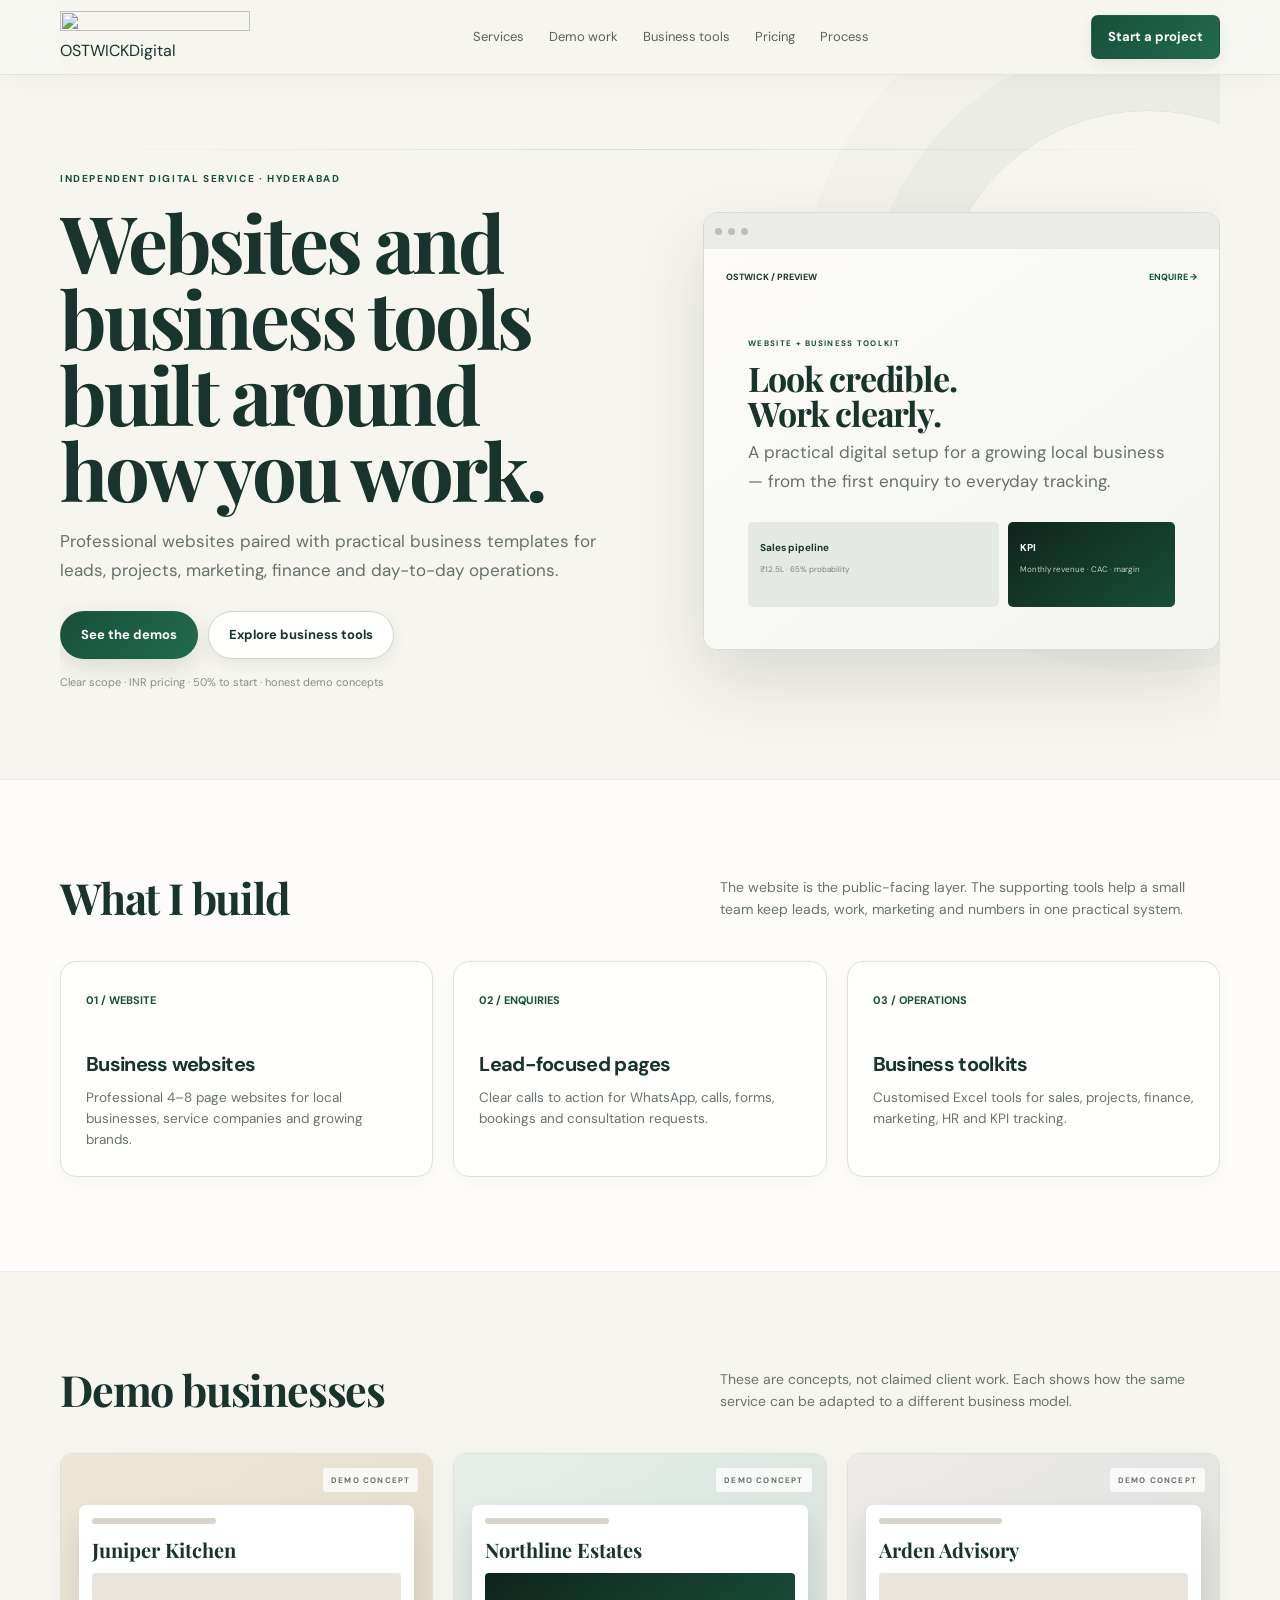
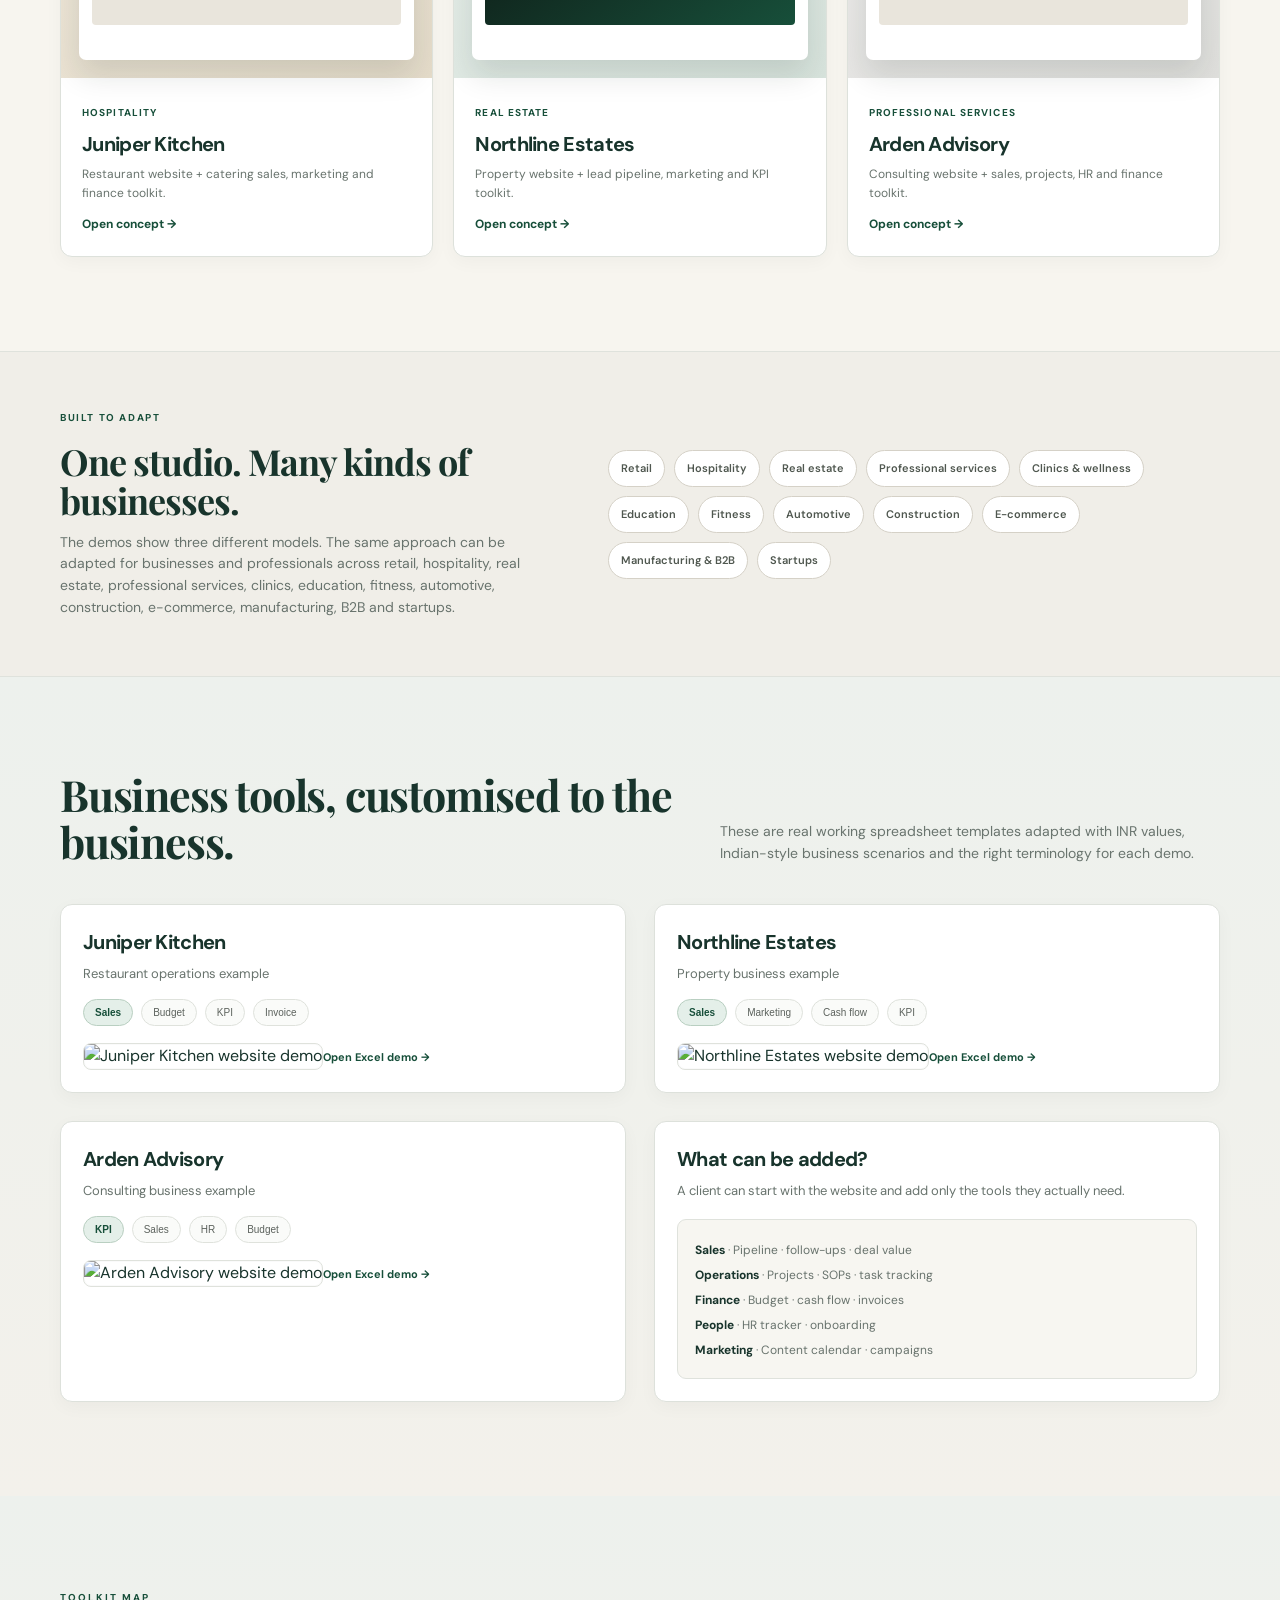
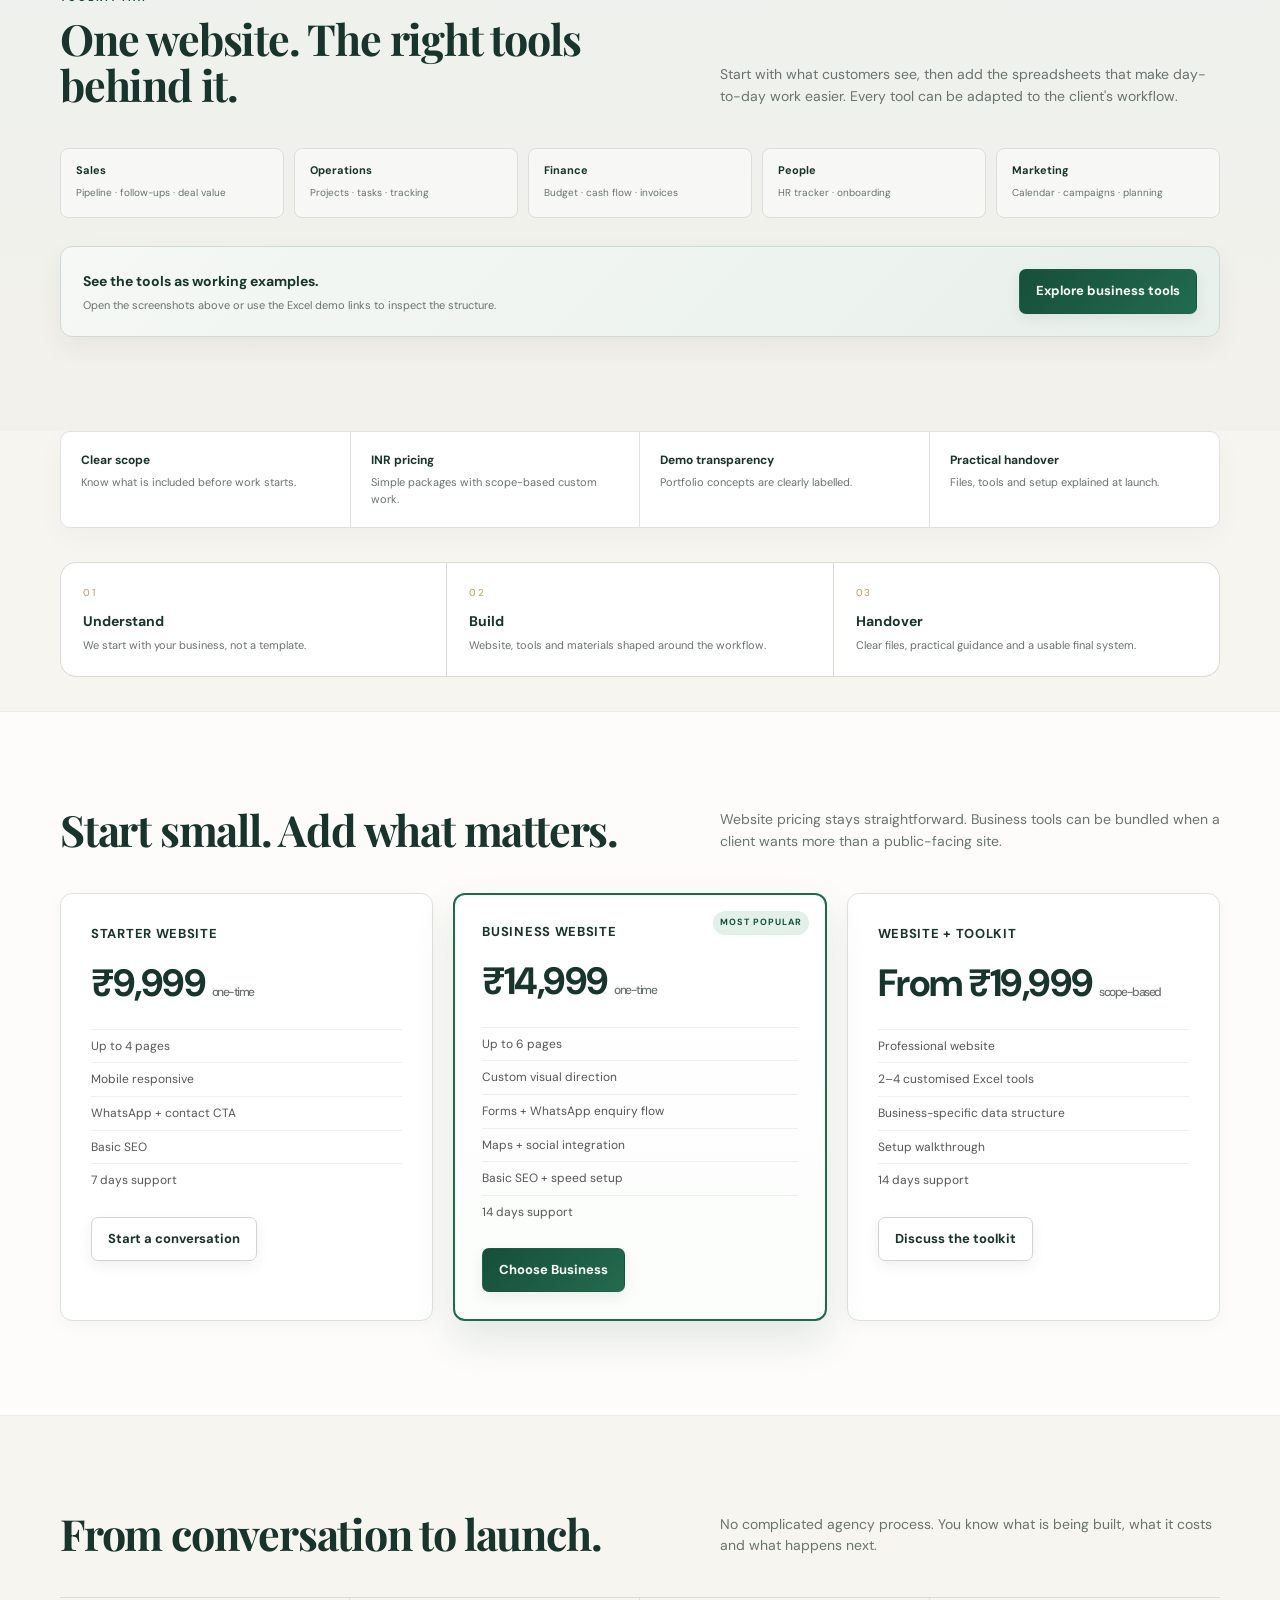
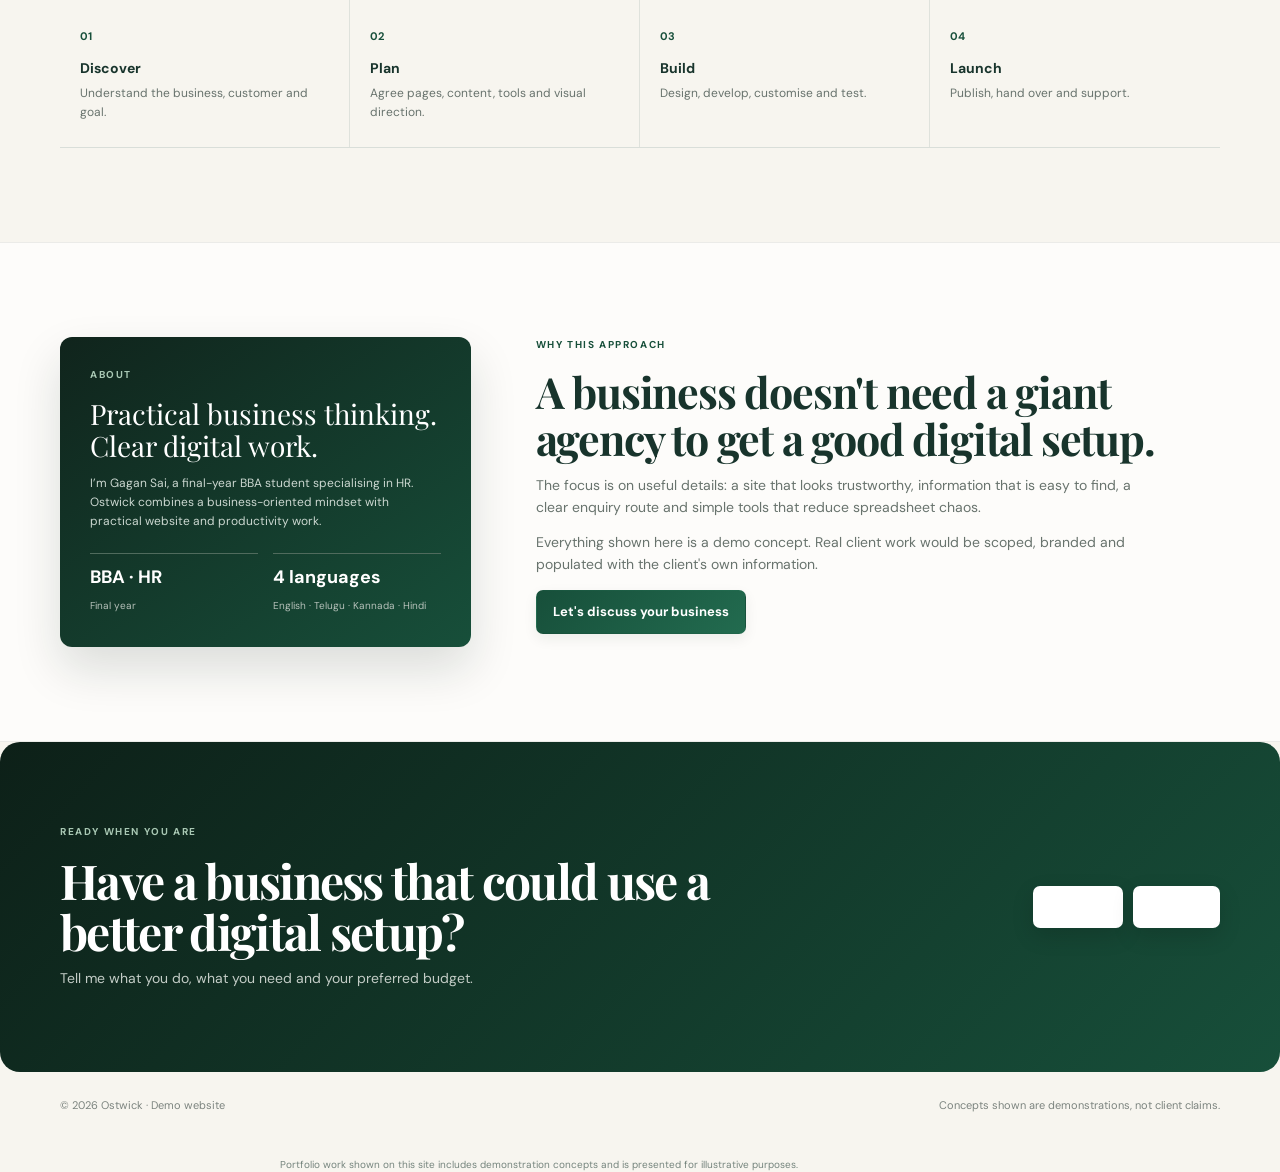
==== index.html @ d1b24ca3 "Update Ostwick website to 3.3" ====
<!DOCTYPE html>

<html lang="en">
<head>
<link href="assets/ostwick-mark.svg" rel="icon" type="image/svg+xml"/>
<meta charset="utf-8"/><meta content="width=device-width,initial-scale=1" name="viewport"/>
<title>Ostwick Digital — Websites, Business Tools &amp; Digital Systems</title>
<meta content="Ostwick Digital builds professional websites, business tools and practical digital systems around how businesses and professionals work." name="description"/>
<link href="https://fonts.googleapis.com" rel="preconnect"/><link crossorigin="" href="https://fonts.gstatic.com" rel="preconnect"/>
<link href="https://fonts.googleapis.com/css2?family=DM+Sans:wght@400;500;600;700&amp;family=Playfair+Display:wght@600;700&amp;display=swap" rel="stylesheet"/>
<style>
:root{--ink:#1d211e;--muted:#697069;--paper:#f5f3ee;--card:#fff;--line:#dedbd3;--green:#315c45;--pale:#e7eee9;--dark:#202b25;--gold:#a57a38;--serif:'Playfair Display',Georgia,serif;--sans:'DM Sans',Arial,sans-serif}
*{box-sizing:border-box}html{scroll-behavior:smooth}body{margin:0;background:var(--paper);color:var(--ink);font-family:var(--sans);line-height:1.55}a{text-decoration:none;color:inherit}.wrap{width:min(1160px,calc(100% - 40px));margin:auto}
.nav{height:76px;display:flex;align-items:center;justify-content:space-between;border-bottom:1px solid var(--line)}.brand{font-weight:700;font-size:20px;letter-spacing:-.4px}.brand span{color:var(--green)}.links{display:flex;gap:25px;font-size:13px;color:#555b55}.links a:hover{color:var(--green)}.navbtn,.btn{display:inline-flex;align-items:center;justify-content:center;border-radius:6px;padding:11px 16px;font-size:13px;font-weight:700;border:1px solid transparent}.navbtn,.btn.primary{background:var(--green);color:#fff}.btn.secondary{border-color:#bcb9b0;background:#fff}
.hero{padding:84px 0 74px;display:grid;grid-template-columns:1.05fr .95fr;gap:60px;align-items:center}.eyebrow{text-transform:uppercase;letter-spacing:1.8px;font-size:10px;font-weight:700;color:var(--green);margin-bottom:16px}.hero h1{font-family:var(--serif);font-size:clamp(46px,5.5vw,72px);line-height:1.02;letter-spacing:-2.6px;margin:0 0 20px}.hero p{font-size:17px;color:var(--muted);max-width:570px;margin:0 0 26px}.actions{display:flex;gap:10px;flex-wrap:wrap}.micro{margin-top:15px;font-size:11px;color:#858a84}
.browser{background:#fff;border:1px solid var(--line);border-radius:10px;overflow:hidden;box-shadow:0 22px 50px rgba(35,42,37,.10)}.bar{height:34px;background:#eeeae1;display:flex;align-items:center;padding:0 11px;gap:6px}.dot{width:7px;height:7px;border-radius:50%;background:#c5c0b5}.screen{padding:20px;background:#fbfaf7}.screen-nav{display:flex;justify-content:space-between;font-size:9px;font-weight:700}.screen-nav span:last-child{color:var(--green)}.screen-body{padding:38px 20px 18px}.screen-body small{color:var(--green);font-weight:700;text-transform:uppercase;letter-spacing:1.3px;font-size:8px}.screen-body h3{font-family:var(--serif);font-size:31px;line-height:1.03;margin:7px 0}.screen-body p{font-size:9px;color:#747971;max-width:280px}.screen-grid{display:grid;grid-template-columns:1.2fr .8fr;gap:9px;margin-top:24px}.screen-panel{height:85px;border-radius:5px;background:#e9e5db;padding:12px}.screen-panel.dark{background:var(--dark);color:#fff}.screen-panel b{font-size:10px}.screen-panel span{display:block;font-size:8px;color:#7a817b;margin-top:4px}.screen-panel.dark span{color:#c7d0ca}
.section{padding:84px 0}.section.alt{background:#fff}.section-head{display:flex;justify-content:space-between;gap:35px;align-items:end;margin-bottom:35px}.section h2{font-family:var(--serif);font-size:41px;line-height:1.08;letter-spacing:-1.2px;margin:0}.section-head p{max-width:500px;color:var(--muted);font-size:14px;margin:0}
.grid3{display:grid;grid-template-columns:repeat(3,1fr);gap:16px}.service{padding:26px;border:1px solid var(--line);background:#fff;border-radius:8px;min-height:205px}.service .num{font-size:11px;color:var(--green);font-weight:700}.service h3{margin:34px 0 8px;font-size:19px}.service p{margin:0;color:var(--muted);font-size:13px}
.portfolio{display:grid;grid-template-columns:repeat(3,1fr);gap:16px}.project{background:#fff;border:1px solid var(--line);border-radius:8px;overflow:hidden}.project-visual{height:210px;padding:18px;display:flex;align-items:end}.j{background:#e8e0d0}.n{background:#dfe7e1}.a{background:#e2e0dc}.mini-site{width:100%;height:155px;background:#fff;border-radius:5px;box-shadow:0 10px 25px rgba(0,0,0,.10);padding:13px}.mini-site .line{height:6px;width:40%;background:#d8d4ca;border-radius:3px;margin-bottom:10px}.mini-site h4{font-family:var(--serif);font-size:20px;margin:0 0 8px}.mini-site .block{height:52px;border-radius:4px;background:#e9e5dc}.mini-site .darkblock{height:52px;border-radius:4px;background:var(--dark)}.project-info{padding:19px}.project-info small{font-size:10px;text-transform:uppercase;letter-spacing:1.1px;color:var(--green);font-weight:700}.project-info h3{margin:6px 0 5px;font-size:20px}.project-info p{margin:0;color:var(--muted);font-size:12px}.view{display:inline-block;margin-top:12px;color:var(--green);font-size:12px;font-weight:700}
.tool-section{background:#f1eee7}.tools{display:grid;grid-template-columns:1fr 1fr;gap:28px}.tool-card{background:#fff;border:1px solid var(--line);border-radius:9px;padding:20px}.tool-card h3{margin:0 0 6px;font-size:20px}.tool-card p{font-size:13px;color:var(--muted);margin:0 0 15px}.tool-tabs{display:flex;gap:7px;flex-wrap:wrap;margin-bottom:13px}.tab{border:1px solid var(--line);padding:6px 9px;border-radius:4px;font-size:10px;color:#5c625d;cursor:pointer}.tab.active{background:var(--pale);border-color:#b8cabc;color:var(--green);font-weight:700}.toolshot{width:100%;height:220px;object-fit:cover;object-position:top;border:1px solid var(--line);border-radius:5px;background:#faf9f5}.download{font-size:11px;color:var(--green);font-weight:700;margin-top:10px;display:inline-block}
.pricing{display:grid;grid-template-columns:repeat(3,1fr);gap:16px}.price{padding:28px;border:1px solid var(--line);background:#fff;border-radius:8px}.price.featured{border:2px solid var(--green);padding:27px;position:relative}.tag{position:absolute;right:16px;top:16px;background:var(--pale);color:var(--green);font-size:9px;text-transform:uppercase;letter-spacing:1px;font-weight:700;padding:5px 7px;border-radius:3px}.price h3{margin:0;font-size:13px;letter-spacing:.7px}.amount{font-size:36px;font-weight:700;letter-spacing:-1.5px;margin:10px 0 16px}.amount small{font-size:12px;font-weight:500;color:var(--muted)}.price ul{padding:0;margin:0 0 20px;list-style:none;color:#555;font-size:12px}.price li{padding:7px 0;border-top:1px solid #eee}.addons{margin-top:18px;border:1px solid var(--line);background:#faf8f3;border-radius:7px;padding:17px}.addons b{font-size:12px}.addons span{font-size:12px;color:var(--muted)}
.steps{display:grid;grid-template-columns:repeat(4,1fr);border-top:1px solid var(--line);border-bottom:1px solid var(--line)}.step{padding:25px 20px;border-right:1px solid var(--line)}.step:last-child{border-right:0}.step .num{font-size:11px;color:var(--green);font-weight:700}.step strong{display:block;font-size:14px;margin:10px 0 5px}.step p{font-size:12px;color:var(--muted);margin:0}
.about{display:grid;grid-template-columns:.75fr 1.25fr;gap:65px}.about-card{background:var(--dark);color:#fff;border-radius:9px;padding:30px}.about-card .big{font-family:var(--serif);font-size:28px;line-height:1.15}.about-card p{color:#c6d0c8;font-size:12px}.facts{display:grid;grid-template-columns:1fr 1fr;gap:15px;margin-top:23px}.fact{border-top:1px solid #526057;padding-top:10px}.fact b{display:block;font-size:18px}.fact span{font-size:10px;color:#b6c1ba}.about-copy p{color:var(--muted);max-width:620px;font-size:14px}
.contact{padding:70px 0;background:var(--dark);color:#fff}.contact-inner{display:flex;justify-content:space-between;gap:35px;align-items:center}.contact h2{font-family:var(--serif);font-size:45px;line-height:1.05;margin:0 0 12px;max-width:670px}.contact p{color:#c4cdc7;font-size:14px;margin:0}.contact .btn.secondary{background:#fff;border:0}.footer{padding:22px 0;color:#777d77;font-size:11px;display:flex;justify-content:space-between}
.modal{position:fixed;inset:0;background:rgba(14,21,17,.72);display:none;align-items:center;justify-content:center;padding:20px;z-index:10}.modal.open{display:flex}.modalbox{width:min(980px,100%);max-height:90vh;overflow:auto;background:#fff;border-radius:9px}.modalhead{padding:16px 19px;border-bottom:1px solid var(--line);display:flex;justify-content:space-between;align-items:center}.close{border:0;background:#eee;border-radius:50%;width:30px;height:30px;cursor:pointer}.demo{padding:26px}.demo h2{font-family:var(--serif);font-size:40px;line-height:1.05;margin:5px 0 9px}.demo p{color:var(--muted);font-size:13px}.demo-image{width:100%;height:280px;object-fit:cover;border:1px solid var(--line);border-radius:6px;margin-top:18px}.demo-grid{display:grid;grid-template-columns:1fr 1fr;gap:18px;margin-top:20px}.demo-grid>div{border-top:1px solid var(--line);padding-top:13px}.demo-grid b{font-size:12px}.demo-grid span{display:block;color:var(--muted);font-size:12px;margin-top:5px}
@media(max-width:850px){.links{display:none}.hero,.about,.tools{grid-template-columns:1fr}.hero{padding-top:55px}.grid3,.portfolio,.pricing{grid-template-columns:1fr}.steps{grid-template-columns:1fr 1fr}.step:nth-child(2){border-right:0}.step:nth-child(-n+2){border-bottom:1px solid var(--line)}.contact-inner{display:block}.contact .actions{margin-top:23px}.section-head{display:block}.section-head p{margin-top:13px}.footer{display:block}.footer div+div{margin-top:5px}}

/* Ostwick brand application */
:root{--accent:#315c45;--accent2:#6f8f7a;--shadow:0 18px 50px rgba(31,43,37,.10)}
body{background:linear-gradient(180deg,#f7f5f0 0%,#f3f1eb 100%)}
header{position:sticky;top:0;z-index:9;background:rgba(247,245,240,.92);backdrop-filter:blur(14px)}
.nav{height:72px}.brand{font-size:21px}.brand:after{content:' / BUSINESS DIGITAL';font-size:8px;letter-spacing:1.2px;color:#8a8f89;margin-left:8px;font-weight:600}
.navbtn,.btn{transition:transform .18s ease,box-shadow .18s ease,background .18s ease}.navbtn:hover,.btn:hover{transform:translateY(-2px);box-shadow:0 10px 22px rgba(49,92,69,.16)}
.hero{padding-top:76px}.hero-copy{position:relative}.hero h1 em{font-style:normal;color:var(--green)}
.hero-note{display:flex;gap:10px;align-items:center;margin-top:20px;font-size:11px;color:#687069}.hero-note i{width:7px;height:7px;background:var(--green);border-radius:50%;display:inline-block}
.browser{box-shadow:var(--shadow);transform:translateY(0);transition:transform .3s ease}.browser:hover{transform:translateY(-5px)}
.trust-strip{padding:18px 0;border-top:1px solid var(--line);border-bottom:1px solid var(--line);background:#fff}.trust-grid{display:grid;grid-template-columns:repeat(4,1fr);gap:1px}.trust-item{padding:5px 20px;border-right:1px solid var(--line)}.trust-item:last-child{border-right:0}.trust-item b{display:block;font-size:12px}.trust-item span{font-size:10px;color:var(--muted)}
.section{position:relative}.service,.project,.tool-card,.price{transition:transform .22s ease,box-shadow .22s ease}.service:hover,.project:hover,.tool-card:hover,.price:hover{transform:translateY(-4px);box-shadow:0 16px 36px rgba(31,43,37,.08)}
.project-visual{position:relative}.project-visual:after{content:'DEMO CONCEPT';position:absolute;top:14px;right:14px;font-size:8px;letter-spacing:1.2px;font-weight:700;color:#667067;background:rgba(255,255,255,.78);padding:6px 8px;border-radius:3px}
.tool-section{background:linear-gradient(180deg,#eeeae2,#f3f1eb)}.tool-card{box-shadow:0 8px 24px rgba(31,43,37,.04)}
.toolshot{height:250px;object-fit:contain;background:#fff;cursor:zoom-in;transition:transform .2s ease,box-shadow .2s ease}.toolshot:hover{box-shadow:0 10px 28px rgba(31,43,37,.10)}.tool-meta{display:flex;justify-content:space-between;align-items:center;margin-top:10px;font-size:10px;color:#747b75}.tool-meta strong{color:var(--green)}
.tool-index{display:grid;grid-template-columns:repeat(5,1fr);gap:10px;margin-top:30px}.tool-index div{background:#fff;border:1px solid var(--line);border-radius:7px;padding:13px}.tool-index b{display:block;font-size:11px}.tool-index span{font-size:10px;color:var(--muted)}
.section-kicker{font-size:10px;letter-spacing:1.5px;text-transform:uppercase;color:var(--green);font-weight:700;margin-bottom:9px}
.cta-panel{margin-top:28px;padding:22px;border:1px solid #cfd8d1;background:linear-gradient(135deg,#edf3ee,#fff);border-radius:9px;display:flex;justify-content:space-between;align-items:center;gap:20px}.cta-panel b{font-size:14px}.cta-panel span{display:block;font-size:11px;color:var(--muted);margin-top:4px}
.reveal{opacity:0;transform:translateY(18px);transition:opacity .55s ease,transform .55s ease}.reveal.in{opacity:1;transform:none}
.mobile-menu{display:none}
@media(max-width:850px){header{position:sticky}.brand:after{display:none}.trust-grid{grid-template-columns:1fr 1fr}.trust-item:nth-child(2){border-right:0}.trust-item:nth-child(-n+2){border-bottom:1px solid var(--line);padding-bottom:10px}.trust-item:nth-child(n+3){padding-top:10px}.tool-index{grid-template-columns:1fr 1fr}.cta-panel{display:block}.cta-panel .btn{margin-top:14px}.toolshot{height:210px}}
</style>
<style>
/* 2.2 visual refinement — content intentionally preserved */
:root{
 --ink:#18211d;--muted:#68736d;--paper:#f6f4ef;--card:#ffffff;--line:#dfe2dc;
 --green:#174f3a;--pale:#e8f0eb;--dark:#10241c;--gold:#b28a4b;
 --accent:#1f6a4d;--accent2:#6d9882;--shadow:0 18px 45px rgba(16,36,28,.09)
}
body{background:radial-gradient(circle at 12% 8%,rgba(31,106,77,.055),transparent 26%),linear-gradient(180deg,#f8f7f3 0%,#f2f0ea 100%);color:var(--ink)}
header{background:rgba(248,247,243,.88);border-bottom:1px solid rgba(223,226,220,.8);box-shadow:0 4px 24px rgba(16,36,28,.035)}
.nav{height:74px;border-bottom:0}.brand{font-size:21px;letter-spacing:-.55px}.brand span{color:var(--green)}
.brand:after{color:#7d877f;opacity:.9}.links{color:#59635d}.links a{position:relative}.links a:after{content:"";position:absolute;left:0;right:0;bottom:-7px;height:1px;background:var(--green);transform:scaleX(0);transform-origin:left;transition:transform .2s}.links a:hover:after{transform:scaleX(1)}
.navbtn,.btn{border-radius:7px;box-shadow:0 5px 14px rgba(16,36,28,.07);transition:transform .18s ease,box-shadow .18s ease,background .18s ease}.navbtn:hover,.btn:hover{transform:translateY(-2px);box-shadow:0 10px 22px rgba(16,36,28,.12)}.btn.primary,.navbtn{background:linear-gradient(135deg,#174f3a,#226b4f)}.btn.secondary{background:rgba(255,255,255,.9);border-color:#cfd4ce}
.hero{padding:96px 0 88px;gap:72px}.eyebrow,.section-kicker{color:var(--green);letter-spacing:2px}.hero h1{font-size:clamp(48px,5.7vw,76px);letter-spacing:-3.2px}.hero p{font-size:17.5px;color:#66716b}.micro{color:#858e88}
.hero:before{content:"";position:absolute;left:0;right:0;top:74px;height:1px;background:linear-gradient(90deg,transparent,rgba(31,106,77,.15),transparent);pointer-events:none}.browser{border-radius:14px;box-shadow:0 30px 70px rgba(16,36,28,.13);border-color:#d7dbd5}.bar{height:36px;background:#ebece7}.dot{background:#b8c0ba}.screen{background:linear-gradient(145deg,#fcfbf8,#f4f5f0);padding:22px}.screen-body{padding:44px 22px 20px}.screen-body h3{font-size:34px}.screen-panel{background:#e4e9e4}.screen-panel.dark{background:linear-gradient(145deg,#10241c,#174f3a)}
.section{padding:94px 0}.section.alt{background:rgba(255,255,255,.72);border-top:1px solid rgba(223,226,220,.6);border-bottom:1px solid rgba(223,226,220,.6)}.section-head{margin-bottom:40px}.section h2{font-size:43px}.section-head p{color:#69746e}
.grid3,.portfolio,.pricing{gap:20px}.service,.project,.tool-card,.price{border-color:#dde1db;border-radius:12px;box-shadow:0 5px 18px rgba(16,36,28,.035);transition:transform .2s ease,box-shadow .2s ease,border-color .2s ease}.service:hover,.project:hover,.tool-card:hover,.price:hover{transform:translateY(-4px);box-shadow:var(--shadow);border-color:#cbd4ce}.service{padding:28px;min-height:215px}.service .num{color:var(--green)}.service h3{font-size:20px;margin-top:38px}.service p{font-size:13.5px}
.portfolio .project-visual{height:224px}.project-visual.j{background:linear-gradient(145deg,#eee7d9,#e4dbc9)}.project-visual.n{background:linear-gradient(145deg,#e6eee9,#d7e3dc)}.project-visual.a{background:linear-gradient(145deg,#ecebea,#dfdfdc)}.mini-site{border-radius:7px;box-shadow:0 15px 30px rgba(16,36,28,.12)}.mini-site .darkblock{background:linear-gradient(145deg,#10241c,#174f3a)}.project-info{padding:21px}.project-info small,.view{color:var(--green)}
.tool-section{background:linear-gradient(180deg,#edf1ed,#f3f1eb)}.tool-card{padding:22px}.tool-tabs{gap:8px}.tab{border-radius:999px;padding:7px 11px;background:#fafbf9;transition:.18s}.tab:hover{border-color:#b7c6bd;color:var(--green)}.tab.active{background:#e4efe9;border-color:#b9cfc1;color:#174f3a}.toolshot{height:235px;border-radius:8px;box-shadow:inset 0 0 0 1px rgba(16,36,28,.02)}.download{color:var(--green)}.addons{background:#f7f6f1;border-radius:9px}
.tool-index>div{border-color:#d9dfda!important;background:rgba(255,255,255,.45);border-radius:8px;padding:13px 15px;transition:.18s}.tool-index>div:hover{background:#fff;transform:translateY(-2px);box-shadow:0 8px 20px rgba(16,36,28,.06)}
.cta-panel{border:1px solid #cfdad3!important;background:linear-gradient(135deg,#f5f8f5,#e8f0eb)!important;border-radius:12px!important;box-shadow:0 12px 28px rgba(16,36,28,.05)}
.price{padding:30px}.price.featured{border:2px solid #1f6a4d;box-shadow:0 18px 42px rgba(23,79,58,.12);background:linear-gradient(180deg,#fff,#fbfdfb)}.tag{background:#e3efe9;color:#174f3a;border-radius:999px}.amount{font-size:38px}.price li{border-top-color:#edf0ec}
.steps{border-color:#d9ded9}.step{transition:background .18s}.step:hover{background:rgba(232,240,235,.5)}.step .num{color:var(--green)}
.about-card{background:linear-gradient(145deg,#10241c,#174f3a);border-radius:12px;box-shadow:0 22px 48px rgba(16,36,28,.14)}.about-card p{color:#cbd7d0}.fact{border-top-color:#506b5d}.about-copy p{color:#68736d}
.contact{background:linear-gradient(135deg,#0d2018,#174f3a);padding:82px 0}.contact h2{font-size:48px}.contact .btn.secondary{box-shadow:0 8px 22px rgba(0,0,0,.14)}
.footer{color:#7c847f;padding:25px 0}.modal{background:rgba(8,20,15,.78);backdrop-filter:blur(4px)}.modalbox{border-radius:13px;box-shadow:0 30px 80px rgba(0,0,0,.25)}.modalhead{background:#fbfbf9}.close{transition:.18s}.close:hover{transform:rotate(90deg);background:#e4e9e5}
.reveal{opacity:0;transform:translateY(18px);transition:opacity .65s ease,transform .65s ease}.reveal.in{opacity:1;transform:none}
::selection{background:#cfe1d8;color:#10241c}
@media(max-width:850px){.hero{padding:66px 0 60px;gap:38px}.hero h1{letter-spacing:-2.2px}.section{padding:72px 0}.section h2{font-size:36px}.contact h2{font-size:39px}.portfolio .project-visual{height:205px}.toolshot{height:210px}.navbtn{padding:10px 13px}}
@media(max-width:520px){.wrap{width:min(100% - 28px,1160px)}.hero h1{font-size:46px}.actions .btn,.actions .navbtn{width:100%}.section h2{font-size:32px}.contact h2{font-size:34px}.facts{gap:10px}.price{padding:24px}.modal{padding:10px}.demo{padding:20px}.demo h2{font-size:32px}}
@media(prefers-reduced-motion:reduce){*,*:before,*:after{scroll-behavior:auto!important;transition:none!important}.reveal{opacity:1;transform:none}}
</style>
<meta content="#21483c" name="theme-color"/><style>
/* Ostwick 2.1 refinement pass */
.ostwick-brand{min-width:190px}
.ostwick-brand-mark img{width:100%;height:100%;display:block}
.fit-strip{padding:58px 0;border-top:1px solid var(--line);border-bottom:1px solid var(--line);background:#f0eee8}
.fit-strip .wrap{display:grid;grid-template-columns:.9fr 1.1fr;gap:48px;align-items:center}
.fit-intro h2{font-family:var(--serif);font-size:36px;line-height:1.08;letter-spacing:-1px;margin:0 0 12px}
.fit-intro p{color:var(--muted);font-size:14px;margin:0;max-width:560px}
.fit-list{display:flex;flex-wrap:wrap;gap:9px}
.fit-list span{border:1px solid #d5d1c7;background:#fff;padding:9px 12px;border-radius:999px;font-size:11px;font-weight:600;color:#4f574f}
.trustbar{width:min(1160px,calc(100% - 40px));margin:0 auto 0;display:grid;grid-template-columns:repeat(4,1fr);border:1px solid var(--line);background:#fff;border-radius:10px;overflow:hidden}
.trustbar div{padding:19px 20px;border-right:1px solid var(--line)}
.trustbar div:last-child{border-right:0}
.trustbar b{display:block;font-size:12px;margin-bottom:4px}
.trustbar span{display:block;font-size:11px;color:var(--muted)}
.btn,.navbtn,.service,.portfolio-card,.price-card{transition:transform .2s ease,box-shadow .2s ease,border-color .2s ease}
.btn:hover,.navbtn:hover{transform:translateY(-1px)}
.service:hover,.portfolio-card:hover,.price-card:hover{transform:translateY(-3px);box-shadow:0 14px 32px rgba(35,42,37,.07);border-color:#c6c1b5}
.close{cursor:pointer}
@media (max-width:900px){
  .links{gap:14px}
  .navbtn{padding:10px 12px}
  .fit-strip .wrap{grid-template-columns:1fr}
  .trustbar{grid-template-columns:repeat(2,1fr)}
  .trustbar div:nth-child(2){border-right:0}
  .trustbar div:nth-child(-n+2){border-bottom:1px solid var(--line)}
}
@media (max-width:700px){
  .nav{height:auto;min-height:72px;flex-wrap:wrap;gap:10px;padding:12px 0}
  .links{order:3;width:100%;overflow-x:auto;padding-bottom:3px;justify-content:flex-start}
  .links a{white-space:nowrap}
  .navbtn{margin-left:auto}
  .ostwick-brand{min-width:auto}
}
@media (max-width:520px){
  .wrap{width:min(100% - 28px,1160px)}
  .trustbar{width:calc(100% - 28px);grid-template-columns:1fr}
  .trustbar div{border-right:0;border-bottom:1px solid var(--line)}
  .trustbar div:last-child{border-bottom:0}
  .fit-strip{padding:46px 0}
}
</style><style>
/* OSTWICK 3.0 — premium client-acquisition pass */
html{scroll-behavior:smooth}
body{background:#f7f5ef;color:#18342c}
::selection{background:#dfe7df;color:#17352d}
.nav{backdrop-filter:blur(14px);background:rgba(247,245,239,.9)!important}
.hero{position:relative;overflow:hidden}
.hero:after{content:"";position:absolute;right:-12%;top:5%;width:420px;height:420px;border:1px solid rgba(33,72,60,.10);border-radius:50%;box-shadow:0 0 0 70px rgba(33,72,60,.025),0 0 0 140px rgba(33,72,60,.018);pointer-events:none}
.hero>*{position:relative;z-index:1}
.eyebrow{letter-spacing:.16em!important}
h1,h2,h3{letter-spacing:-.035em}
.hero h1{font-size:clamp(46px,6.2vw,82px);line-height:.96;max-width:860px}
.hero p{max-width:650px;font-size:17px;line-height:1.7}
.hero .btn{border-radius:999px;padding:13px 20px}
.hero .btn.primary{box-shadow:0 8px 24px rgba(33,72,60,.14)}
section{scroll-margin-top:92px}
.portfolio-card,.price-card,.service{border-radius:16px!important;background:rgba(255,255,255,.72)!important}
.portfolio-card{overflow:hidden}
.portfolio-card img{transition:transform .45s cubic-bezier(.2,.7,.2,1)}
.portfolio-card:hover img{transform:scale(1.025)}
.portfolio-card:hover{box-shadow:0 18px 45px rgba(26,45,38,.10)!important}
.service{padding:25px!important}
.price-card{padding:30px!important}
.price-card.featured{box-shadow:0 18px 50px rgba(33,72,60,.13)!important}
.price-card .price{letter-spacing:-.04em}
.trustbar{box-shadow:0 8px 28px rgba(28,40,35,.035)}
.fit-list span{transition:background .18s ease,transform .18s ease}
.fit-list span:hover{background:#e8eee8;transform:translateY(-1px)}
.cta,.contact{border-radius:20px}
a:focus-visible,button:focus-visible{outline:2px solid #b79a5b;outline-offset:4px}
@media(max-width:700px){
 .hero:after{width:260px;height:260px;right:-25%;top:18%}
 .hero h1{font-size:48px}
 .hero p{font-size:15px}
}
</style><style>
.micro-proof{display:grid;grid-template-columns:repeat(3,1fr);gap:1px;background:#dcd9d0;border:1px solid #dcd9d0;border-radius:16px;overflow:hidden;margin-top:34px;margin-bottom:34px}
.micro-proof div{background:#fff;padding:22px}
.micro-proof span{display:block;font-size:10px;letter-spacing:.15em;color:#b79a5b;margin-bottom:10px}
.micro-proof b{display:block;font-size:14px;margin-bottom:5px}
.micro-proof small{display:block;color:#6a716c;font-size:11px;line-height:1.55}
@media(max-width:700px){.micro-proof{grid-template-columns:1fr}}
</style><style>.footer-note{max-width:720px;margin:18px auto 0;font-size:10px;line-height:1.5;opacity:.58}</style></head>
<body>
<header><div class="wrap nav"><a aria-label="Ostwick Digital" class="ostwick-brand" href="#top"><span class="ostwick-brand-mark"><img alt="" aria-hidden="true" src="assets/ostwick-mark.svg"/></span><span><span class="ostwick-brand-name">OSTWICK</span><span class="ostwick-brand-sub">Digital</span></span></a><nav class="links"><a href="#services">Services</a><a href="#work">Demo work</a><a href="#tools">Business tools</a><a href="#pricing">Pricing</a><a href="#process">Process</a></nav><a class="navbtn" href="#contact">Start a project</a></div></header>
<main id="top">
<section class="wrap hero">
<div><div class="eyebrow">Independent digital service · Hyderabad</div>
<h1>Websites and business tools built around how you work.</h1>
<p>Professional websites paired with practical business templates for leads, projects, marketing, finance and day-to-day operations.</p>
<div class="actions"><a class="btn primary" href="#work">See the demos</a><a class="btn secondary" href="#tools">Explore business tools</a></div>
<div class="micro">Clear scope · INR pricing · 50% to start · honest demo concepts</div></div>
<div class="browser"><div class="bar"><i class="dot"></i><i class="dot"></i><i class="dot"></i></div><div class="screen"><div class="screen-nav"><span>OSTWICK / PREVIEW</span><span>ENQUIRE →</span></div><div class="screen-body"><small>Website + business toolkit</small><h3>Look credible.<br/>Work clearly.</h3><p>A practical digital setup for a growing local business — from the first enquiry to everyday tracking.</p><div class="screen-grid"><div class="screen-panel"><b>Sales pipeline</b><span>₹12.5L · 65% probability</span></div><div class="screen-panel dark"><b>KPI</b><span>Monthly revenue · CAC · margin</span></div></div></div></div></div>
</section>
<section class="section alt reveal" id="services"><div class="wrap"><div class="section-head"><h2>What I build</h2><p>The website is the public-facing layer. The supporting tools help a small team keep leads, work, marketing and numbers in one practical system.</p></div><div class="grid3">
<article class="service"><span class="num">01 / WEBSITE</span><h3>Business websites</h3><p>Professional 4–8 page websites for local businesses, service companies and growing brands.</p></article>
<article class="service"><span class="num">02 / ENQUIRIES</span><h3>Lead-focused pages</h3><p>Clear calls to action for WhatsApp, calls, forms, bookings and consultation requests.</p></article>
<article class="service"><span class="num">03 / OPERATIONS</span><h3>Business toolkits</h3><p>Customised Excel tools for sales, projects, finance, marketing, HR and KPI tracking.</p></article>
</div></div></section>
<section class="section reveal" id="work"><div class="wrap"><div class="section-head"><h2>Demo businesses</h2><p>These are concepts, not claimed client work. Each shows how the same service can be adapted to a different business model.</p></div><div class="portfolio">
<article class="project"><div class="project-visual j"><div class="mini-site"><div class="line"></div><h4>Juniper Kitchen</h4><div class="block"></div></div></div><div class="project-info"><small>Hospitality</small><h3>Juniper Kitchen</h3><p>Restaurant website + catering sales, marketing and finance toolkit.</p><a class="view" href="#" onclick="openDemo('juniper');return false">Open concept →</a></div></article>
<article class="project"><div class="project-visual n"><div class="mini-site"><div class="line"></div><h4>Northline Estates</h4><div class="darkblock"></div></div></div><div class="project-info"><small>Real estate</small><h3>Northline Estates</h3><p>Property website + lead pipeline, marketing and KPI toolkit.</p><a class="view" href="#" onclick="openDemo('northline');return false">Open concept →</a></div></article>
<article class="project"><div class="project-visual a"><div class="mini-site"><div class="line"></div><h4>Arden Advisory</h4><div class="block"></div></div></div><div class="project-info"><small>Professional services</small><h3>Arden Advisory</h3><p>Consulting website + sales, projects, HR and finance toolkit.</p><a class="view" href="#" onclick="openDemo('arden');return false">Open concept →</a></div></article>
</div></div></section>
<section class="fit-strip reveal">
<div class="wrap">
<div class="fit-intro">
<div class="eyebrow">Built to adapt</div>
<h2>One studio. Many kinds of businesses.</h2>
<p>The demos show three different models. The same approach can be adapted for businesses and professionals across retail, hospitality, real estate, professional services, clinics, education, fitness, automotive, construction, e-commerce, manufacturing, B2B and startups.</p>
</div>
<div aria-label="Business categories" class="fit-list">
<span>Retail</span><span>Hospitality</span><span>Real estate</span><span>Professional services</span>
<span>Clinics &amp; wellness</span><span>Education</span><span>Fitness</span><span>Automotive</span>
<span>Construction</span><span>E-commerce</span><span>Manufacturing &amp; B2B</span><span>Startups</span>
</div>
</div>
</section>
<section class="section tool-section reveal" id="tools"><div class="wrap"><div class="section-head"><h2>Business tools, customised to the business.</h2><p>These are real working spreadsheet templates adapted with INR values, Indian-style business scenarios and the right terminology for each demo.</p></div><div class="tools">
<div class="tool-card"><h3>Juniper Kitchen</h3><p>Restaurant operations example</p><div class="tool-tabs" data-group="juniper"><button class="tab active" onclick="pick(this,'juniper','Sales_Pipeline_Juniper_Kitchen.png')">Sales</button><button class="tab" onclick="pick(this,'juniper','Financial_Budget_Juniper_Kitchen.png')">Budget</button><button class="tab" onclick="pick(this,'juniper','KPI_Dashboard_Juniper_Kitchen.png')">KPI</button><button class="tab" onclick="pick(this,'juniper','Invoice_Juniper_Kitchen.png')">Invoice</button></div><img alt="Juniper Kitchen website demo" class="toolshot" id="juniper-shot" src="assets/01_Juniper_Kitchen/Sales_Pipeline_Juniper_Kitchen.png"/><a class="download" href="assets/01_Juniper_Kitchen/Sales_Pipeline_Juniper_Kitchen.xlsx">Open Excel demo →</a></div>
<div class="tool-card"><h3>Northline Estates</h3><p>Property business example</p><div class="tool-tabs" data-group="northline"><button class="tab active" onclick="pick(this,'northline','Sales_Pipeline_Northline_Estates.png')">Sales</button><button class="tab" onclick="pick(this,'northline','Marketing_Calendar_Northline_Estates.png')">Marketing</button><button class="tab" onclick="pick(this,'northline','Cash_Flow_Dashboard_Northline_Estates.png')">Cash flow</button><button class="tab" onclick="pick(this,'northline','KPI_Dashboard_Northline_Estates.png')">KPI</button></div><img alt="Northline Estates website demo" class="toolshot" id="northline-shot" src="assets/02_Northline_Estates/Sales_Pipeline_Northline_Estates.png"/><a class="download" href="assets/02_Northline_Estates/Sales_Pipeline_Northline_Estates.xlsx">Open Excel demo →</a></div>
<div class="tool-card"><h3>Arden Advisory</h3><p>Consulting business example</p><div class="tool-tabs" data-group="arden"><button class="tab active" onclick="pick(this,'arden','KPI_Dashboard_Arden_Advisory.png')">KPI</button><button class="tab" onclick="pick(this,'arden','Sales_Pipeline_Arden_Advisory.png')">Sales</button><button class="tab" onclick="pick(this,'arden','HR_Tracker_Arden_Advisory.png')">HR</button><button class="tab" onclick="pick(this,'arden','Financial_Budget_Arden_Advisory.png')">Budget</button></div><img alt="Arden Advisory website demo" class="toolshot" id="arden-shot" src="assets/03_Arden_Advisory/KPI_Dashboard_Arden_Advisory.png"/><a class="download" href="assets/03_Arden_Advisory/KPI_Dashboard_Arden_Advisory.xlsx">Open Excel demo →</a></div>
<div class="tool-card"><h3>What can be added?</h3><p>A client can start with the website and add only the tools they actually need.</p><div class="addons"><b>Sales</b><span> · Pipeline · follow-ups · deal value</span><br/><b>Operations</b><span> · Projects · SOPs · task tracking</span><br/><b>Finance</b><span> · Budget · cash flow · invoices</span><br/><b>People</b><span> · HR tracker · onboarding</span><br/><b>Marketing</b><span> · Content calendar · campaigns</span></div></div>
</div></div></section>
<section class="section tool-section reveal"><div class="wrap"><div class="section-head"><div><div class="section-kicker">Toolkit map</div><h2>One website. The right tools behind it.</h2></div><p>Start with what customers see, then add the spreadsheets that make day-to-day work easier. Every tool can be adapted to the client's workflow.</p></div><div class="tool-index"><div><b>Sales</b><span>Pipeline · follow-ups · deal value</span></div><div><b>Operations</b><span>Projects · tasks · tracking</span></div><div><b>Finance</b><span>Budget · cash flow · invoices</span></div><div><b>People</b><span>HR tracker · onboarding</span></div><div><b>Marketing</b><span>Calendar · campaigns · planning</span></div></div><div class="cta-panel"><div><b>See the tools as working examples.</b><span>Open the screenshots above or use the Excel demo links to inspect the structure.</span></div><a class="btn primary" href="#tools">Explore business tools</a></div></div></section>
<div class="trustbar">
<div><b>Clear scope</b><span>Know what is included before work starts.</span></div>
<div><b>INR pricing</b><span>Simple packages with scope-based custom work.</span></div>
<div><b>Demo transparency</b><span>Portfolio concepts are clearly labelled.</span></div>
<div><b>Practical handover</b><span>Files, tools and setup explained at launch.</span></div>
</div>
<div aria-label="Ostwick service principles" class="micro-proof wrap">
<div><span>01</span><b>Understand</b><small>We start with your business, not a template.</small></div>
<div><span>02</span><b>Build</b><small>Website, tools and materials shaped around the workflow.</small></div>
<div><span>03</span><b>Handover</b><small>Clear files, practical guidance and a usable final system.</small></div>
</div>
<section class="section alt reveal" id="pricing"><div class="wrap"><div class="section-head"><h2>Start small. Add what matters.</h2><p>Website pricing stays straightforward. Business tools can be bundled when a client wants more than a public-facing site.</p></div><div class="pricing">
<article class="price"><h3>STARTER WEBSITE</h3><div class="amount">₹9,999 <small>one-time</small></div><ul><li>Up to 4 pages</li><li>Mobile responsive</li><li>WhatsApp + contact CTA</li><li>Basic SEO</li><li>7 days support</li></ul><a class="btn secondary" href="#contact">Start a conversation</a></article>
<article class="price featured"><span class="tag">Most popular</span><h3>BUSINESS WEBSITE</h3><div class="amount">₹14,999 <small>one-time</small></div><ul><li>Up to 6 pages</li><li>Custom visual direction</li><li>Forms + WhatsApp enquiry flow</li><li>Maps + social integration</li><li>Basic SEO + speed setup</li><li>14 days support</li></ul><a class="btn primary" href="#contact">Choose Business</a></article>
<article class="price"><h3>WEBSITE + TOOLKIT</h3><div class="amount">From ₹19,999 <small>scope-based</small></div><ul><li>Professional website</li><li>2–4 customised Excel tools</li><li>Business-specific data structure</li><li>Setup walkthrough</li><li>14 days support</li></ul><a class="btn secondary" href="#contact">Discuss the toolkit</a></article>
</div></div></section>
<section class="section reveal" id="process"><div class="wrap"><div class="section-head"><h2>From conversation to launch.</h2><p>No complicated agency process. You know what is being built, what it costs and what happens next.</p></div><div class="steps"><div class="step"><span class="num">01</span><strong>Discover</strong><p>Understand the business, customer and goal.</p></div><div class="step"><span class="num">02</span><strong>Plan</strong><p>Agree pages, content, tools and visual direction.</p></div><div class="step"><span class="num">03</span><strong>Build</strong><p>Design, develop, customise and test.</p></div><div class="step"><span class="num">04</span><strong>Launch</strong><p>Publish, hand over and support.</p></div></div></div></section>
<section class="section alt"><div class="wrap about"><div class="about-card"><div class="eyebrow" style="color:#a9c8b4">About</div><div class="big">Practical business thinking. Clear digital work.</div><p>I’m Gagan Sai, a final-year BBA student specialising in HR. Ostwick combines a business-oriented mindset with practical website and productivity work.</p><div class="facts"><div class="fact"><b>BBA · HR</b><span>Final year</span></div><div class="fact"><b>4 languages</b><span>English · Telugu · Kannada · Hindi</span></div></div></div><div class="about-copy"><div class="eyebrow">Why this approach</div><h2>A business doesn't need a giant agency to get a good digital setup.</h2><p>The focus is on useful details: a site that looks trustworthy, information that is easy to find, a clear enquiry route and simple tools that reduce spreadsheet chaos.</p><p>Everything shown here is a demo concept. Real client work would be scoped, branded and populated with the client's own information.</p><a class="btn primary" href="#contact">Let's discuss your business</a></div></div></section>
<section class="contact" id="contact"><div class="wrap contact-inner"><div><div class="eyebrow" style="color:#a9c8b4">Ready when you are</div><h2>Have a business that could use a better digital setup?</h2><p>Tell me what you do, what you need and your preferred budget.</p></div><div class="actions"><a class="btn secondary" href="mailto:gaganSU2005@outlook.com">Email me</a><a class="btn secondary" href="https://www.linkedin.com/in/gagan-uppari-a4126b257/" rel="noopener noreferrer" target="_blank">LinkedIn</a></div></div></section>
</main><footer><div class="wrap footer"><div>© 2026 Ostwick · Demo website</div><div>Concepts shown are demonstrations, not client claims.</div></div><p class="footer-note">Portfolio work shown on this site includes demonstration concepts and is presented for illustrative purposes.</p></footer>
<div class="modal" id="modal" onclick="if(event.target===this)closeDemo()"><div class="modalbox"><div class="modalhead"><strong id="modalTitle">Demo</strong><button class="close" onclick="closeDemo()">×</button></div><div class="demo" id="demoBody"></div></div></div>
<script>
const demos={
juniper:{title:'Juniper Kitchen',label:'Restaurant concept',heading:'A warm digital front door for a local restaurant.',text:'Website presentation paired with tools for catering sales, marketing, cash flow, budgeting, HR and invoices.',shot:'assets/01_Juniper_Kitchen/Sales_Pipeline_Juniper_Kitchen.png',tools:['Sales pipeline','Financial budget','Marketing calendar','KPI dashboard','Invoice']},
northline:{title:'Northline Estates',label:'Real estate concept',heading:'Property presentation with an enquiry-first structure.',text:'A property-facing website backed by a realistic lead pipeline, marketing calendar, cash flow and KPI dashboard.',shot:'assets/02_Northline_Estates/Sales_Pipeline_Northline_Estates.png',tools:['Sales pipeline','Marketing calendar','Cash flow','KPI dashboard','Project tracker']},
arden:{title:'Arden Advisory',label:'Consulting concept',heading:'Credibility and clarity for a professional services firm.',text:'A consulting website paired with practical tools for sales, projects, HR, marketing, finance and performance tracking.',shot:'assets/03_Arden_Advisory/KPI_Dashboard_Arden_Advisory.png',tools:['KPI dashboard','Sales pipeline','HR tracker','Financial budget','Project tracker']}
};
function openDemo(k){let d=demos[k];document.getElementById('modalTitle').textContent=d.title;document.getElementById('demoBody').innerHTML=`<div class="eyebrow">${d.label}</div><h2>${d.heading}</h2><p>${d.text}</p><img class="demo-image" src="${d.shot}" alt="Portfolio demonstration"><div class="demo-grid"><div><b>Included in the demo</b><span>${d.tools.join(' · ')}</span></div><div><b>Client reality</b><span>These are sample businesses and sample data. A real project would use the client's own brand, services, prices and business numbers.</span></div></div>`;document.getElementById('modal').classList.add('open');document.body.style.overflow='hidden';document.querySelector('.close')?.focus()}
function closeDemo(){document.getElementById('modal').classList.remove('open');document.body.style.overflow=''}
function pick(btn,group,file){document.querySelectorAll('[data-group="'+group+'"] .tab').forEach(x=>x.classList.remove('active'));btn.classList.add('active');document.getElementById(group+'-shot').src='assets/'+(group==='juniper'?'01_Juniper_Kitchen':group==='northline'?'02_Northline_Estates':'03_Arden_Advisory')+'/'+file}

const revealObserver=new IntersectionObserver(entries=>entries.forEach(e=>{if(e.isIntersecting)e.target.classList.add('in')}),{threshold:.08});
document.querySelectorAll('.reveal').forEach(e=>revealObserver.observe(e));
document.addEventListener('keydown',e=>{if(e.key==='Escape')closeDemo()});
document.querySelectorAll('.toolshot').forEach(img=>img.addEventListener('click',()=>{img.style.objectFit=img.style.objectFit==='contain'?'cover':'contain'}));
</script>
</body></html>
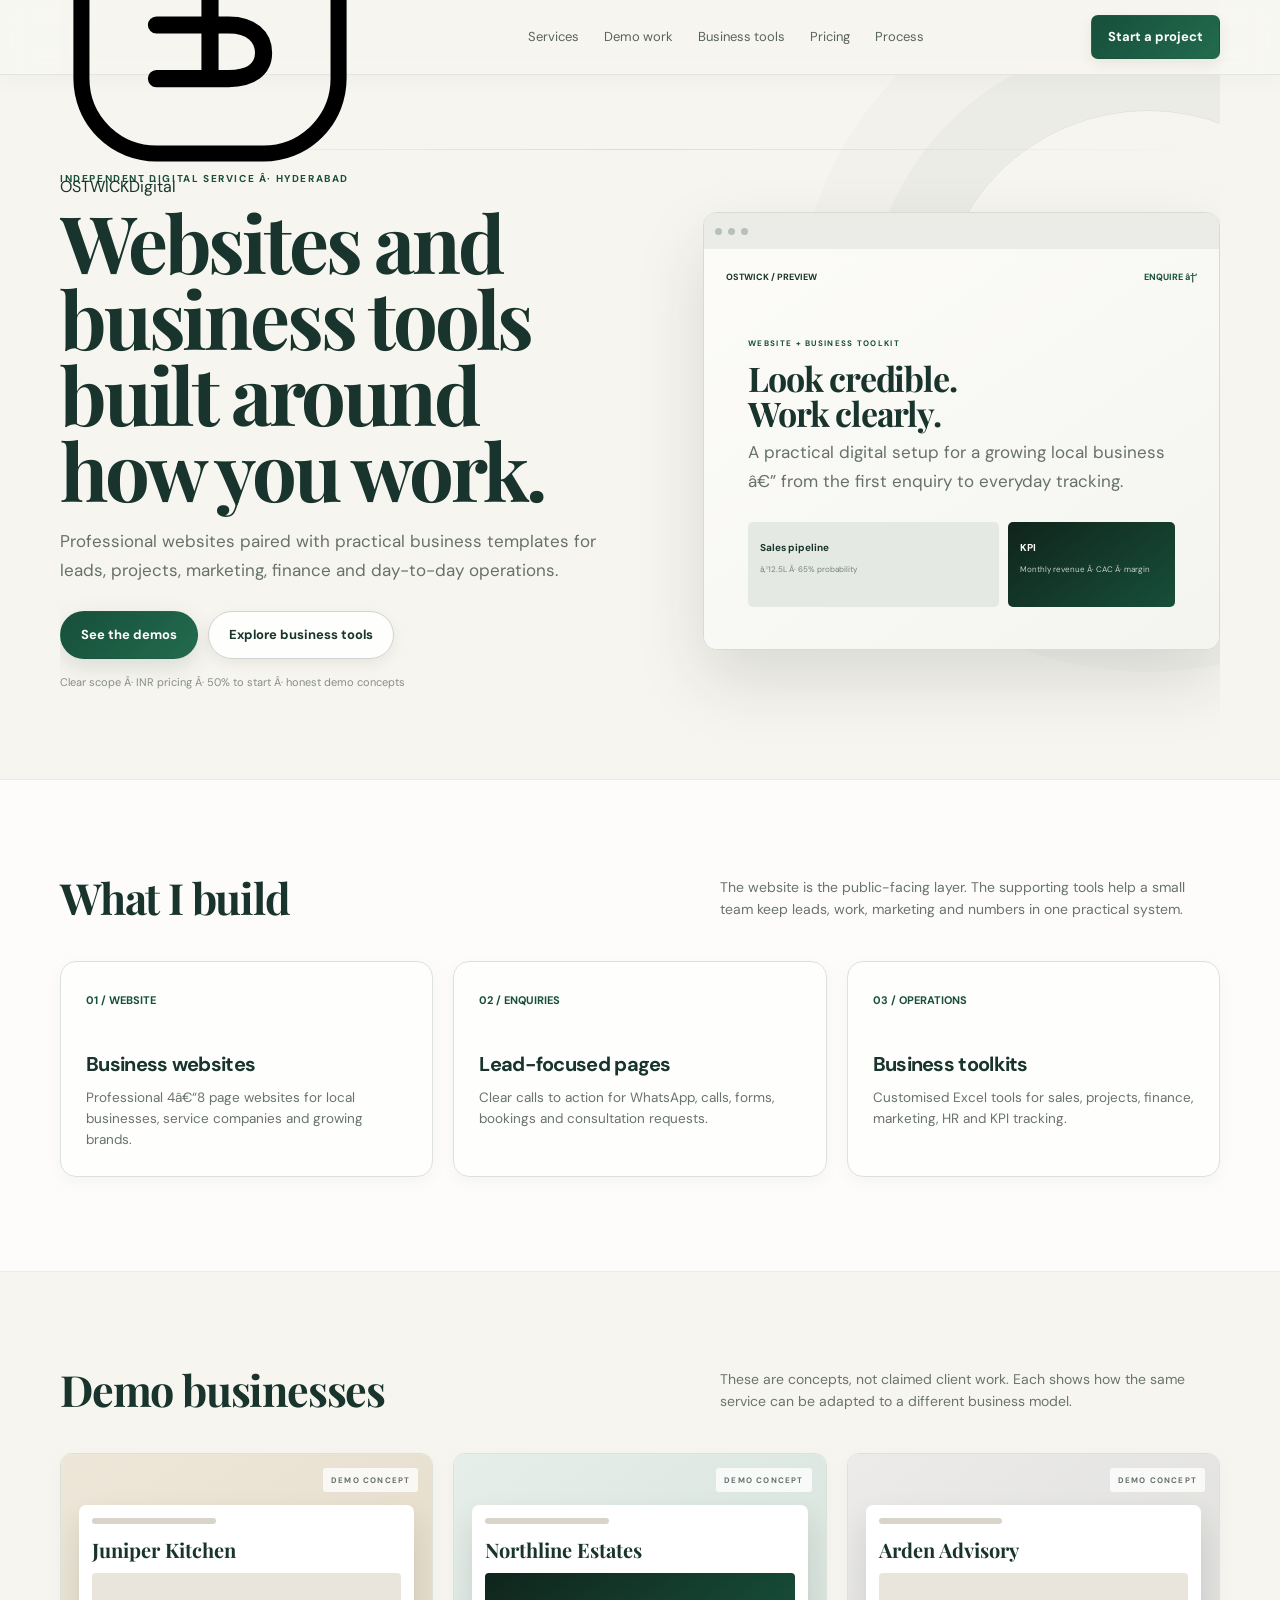
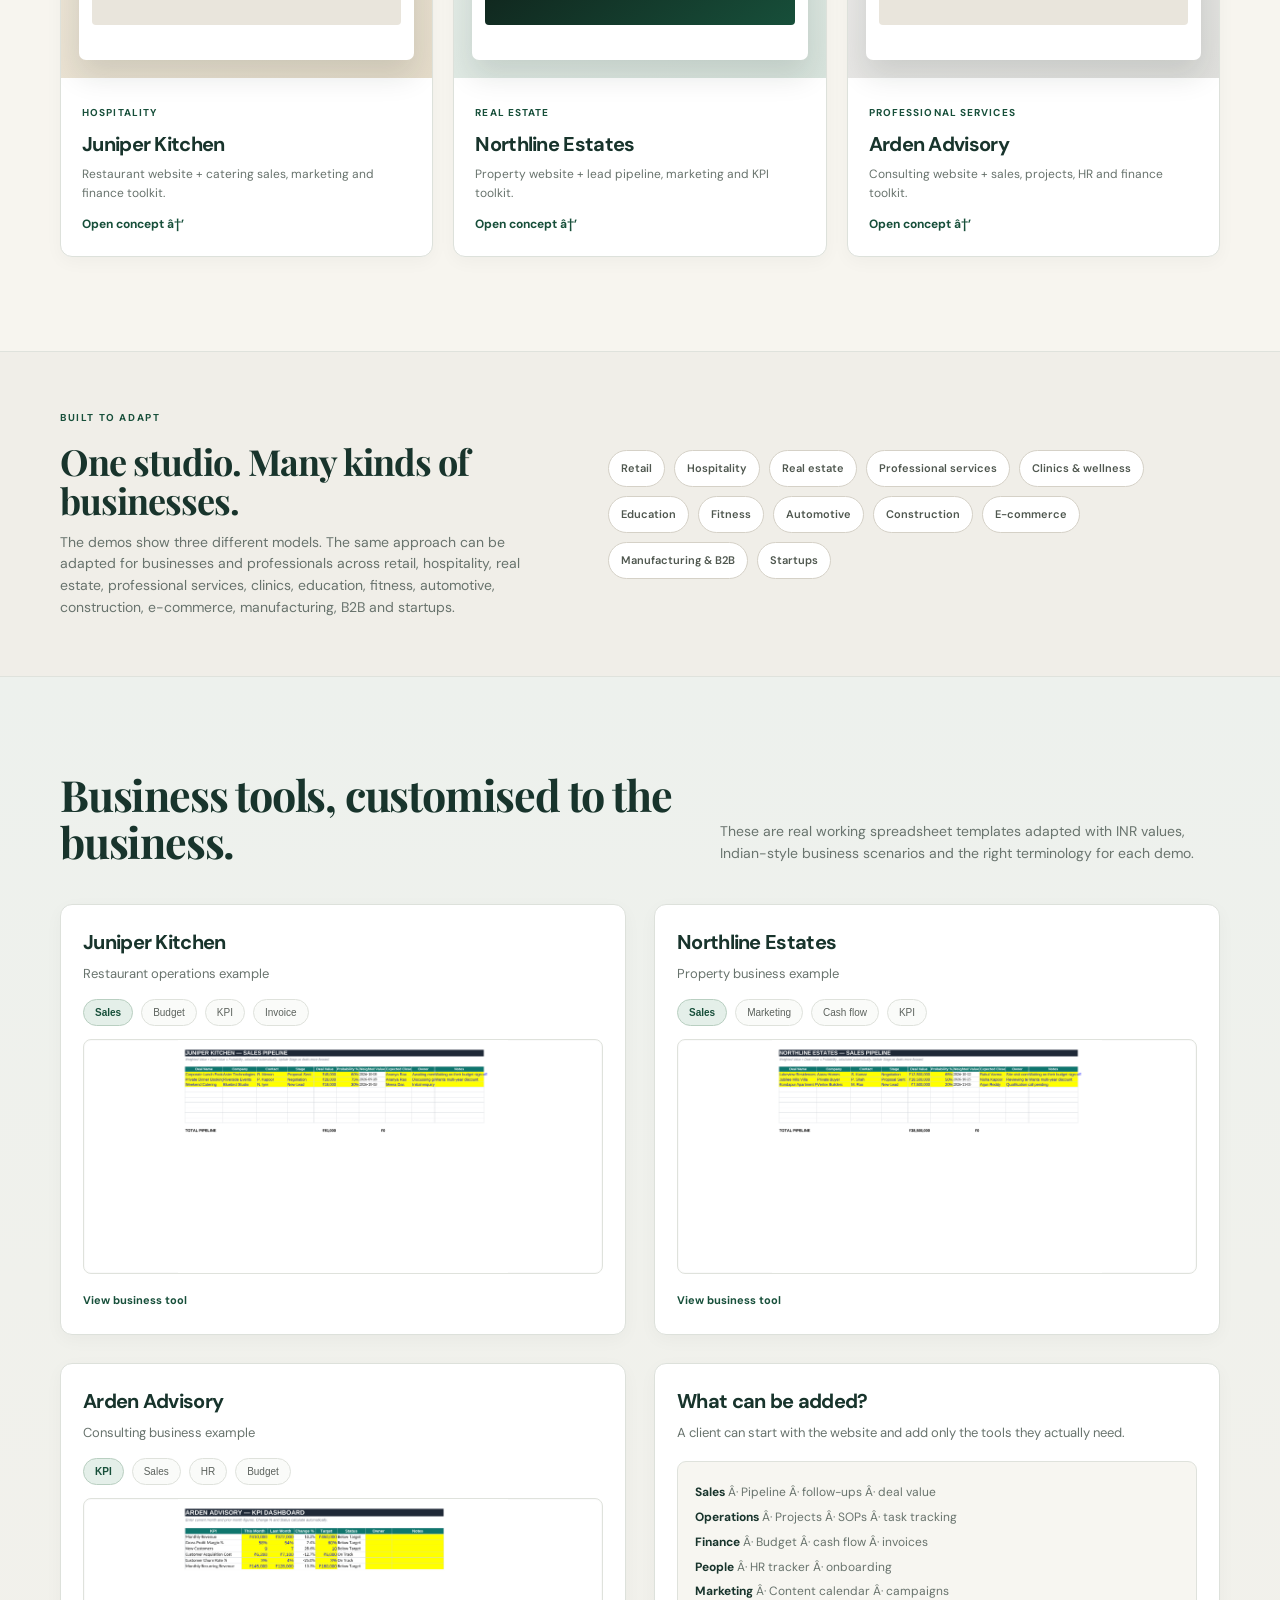
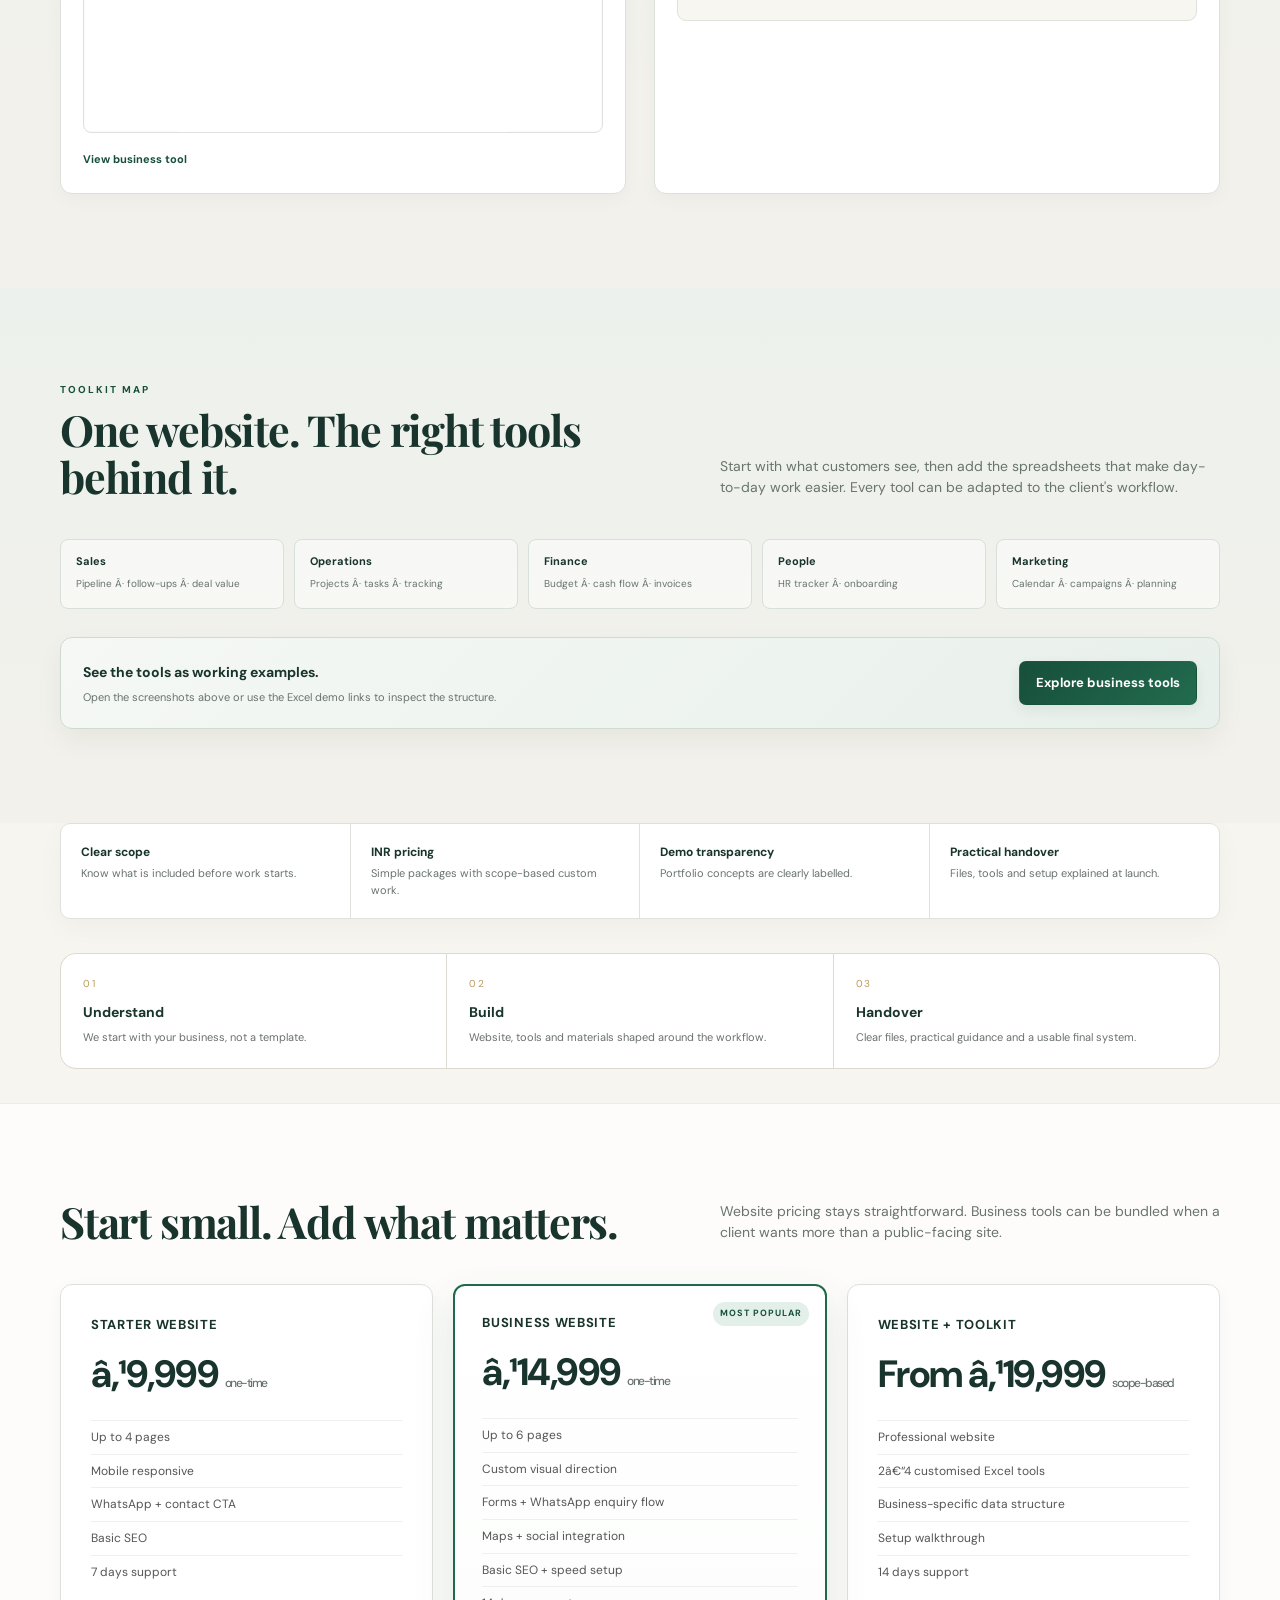
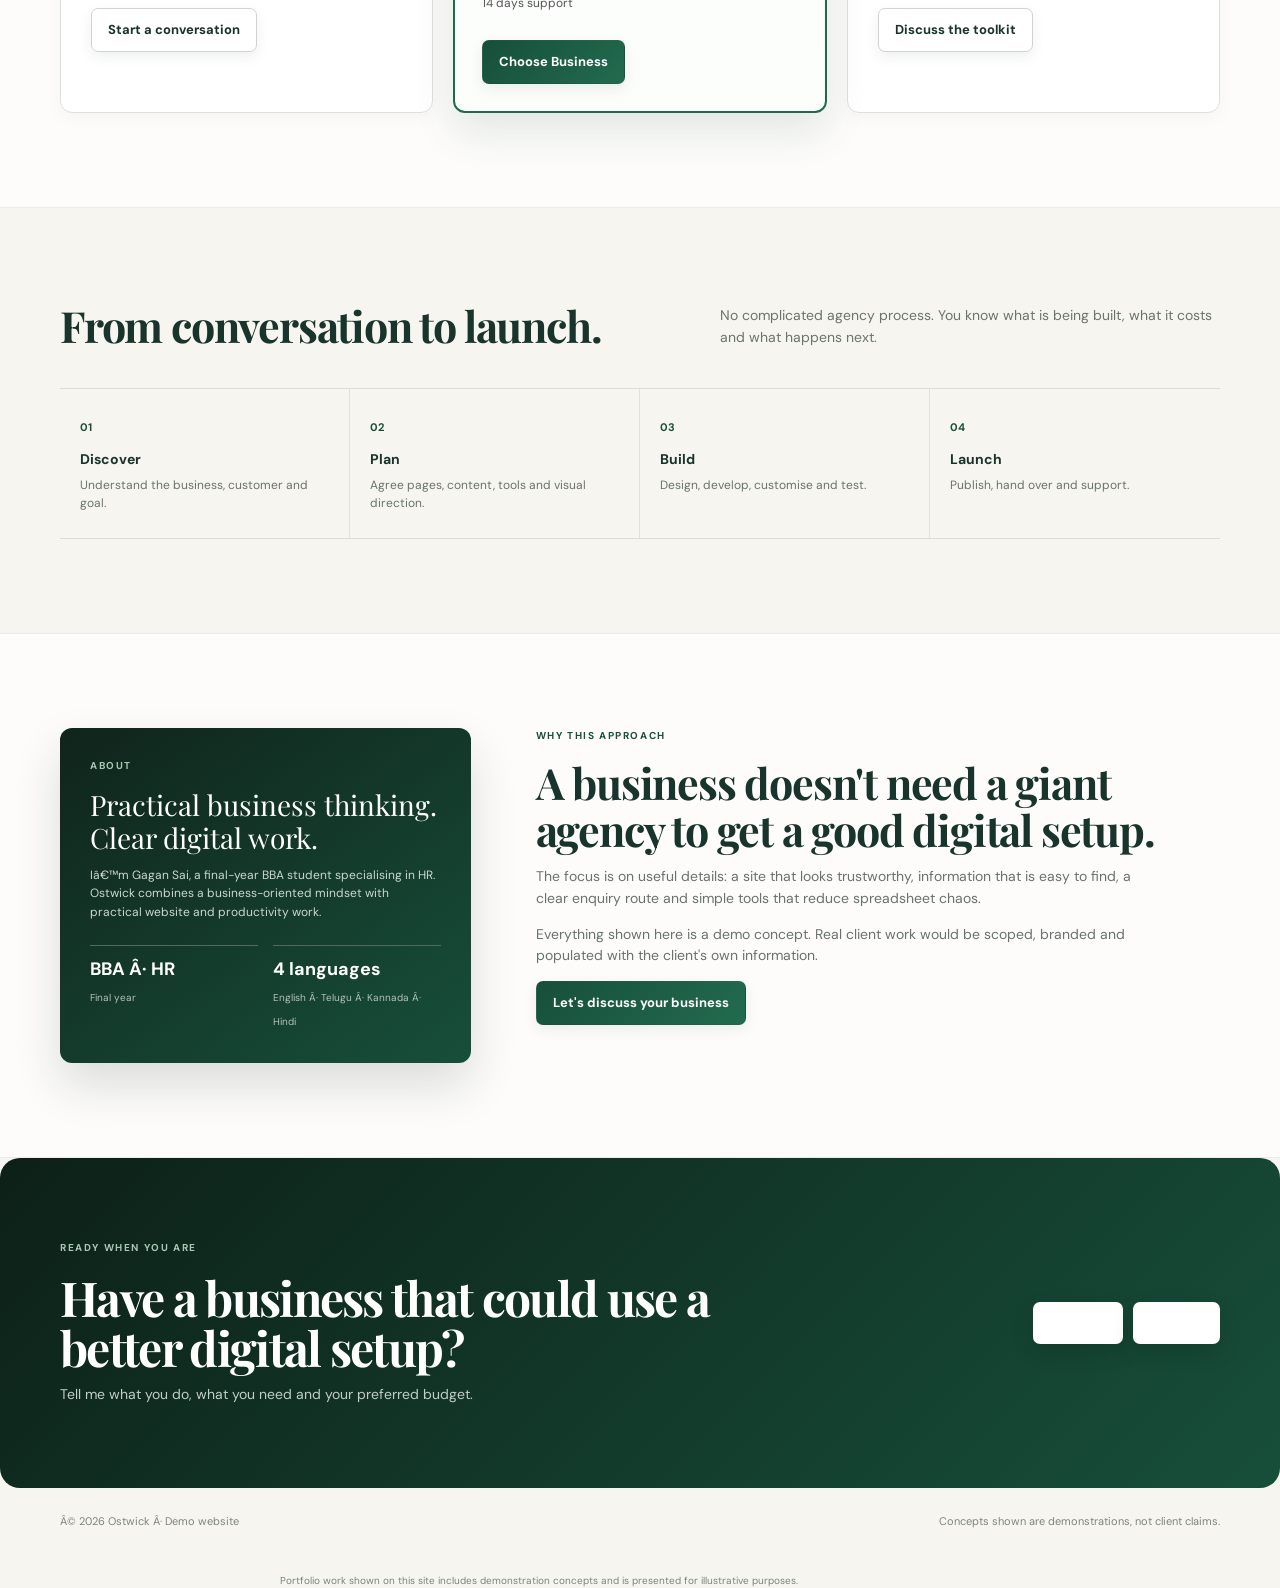
==== commit ad3c72ff: "Add interactive workbook viewer" ====
--- a/index.html
+++ b/index.html
@@ -4,7 +4,7 @@
 <head>
 <link href="assets/ostwick-mark.svg" rel="icon" type="image/svg+xml"/>
 <meta charset="utf-8"/><meta content="width=device-width,initial-scale=1" name="viewport"/>
-<title>Ostwick Digital — Websites, Business Tools &amp; Digital Systems</title>
+<title>Ostwick Digital â€” Websites, Business Tools &amp; Digital Systems</title>
 <meta content="Ostwick Digital builds professional websites, business tools and practical digital systems around how businesses and professionals work." name="description"/>
 <link href="https://fonts.googleapis.com" rel="preconnect"/><link crossorigin="" href="https://fonts.gstatic.com" rel="preconnect"/>
 <link href="https://fonts.googleapis.com/css2?family=DM+Sans:wght@400;500;600;700&amp;family=Playfair+Display:wght@600;700&amp;display=swap" rel="stylesheet"/>
@@ -47,7 +47,7 @@
 @media(max-width:850px){header{position:sticky}.brand:after{display:none}.trust-grid{grid-template-columns:1fr 1fr}.trust-item:nth-child(2){border-right:0}.trust-item:nth-child(-n+2){border-bottom:1px solid var(--line);padding-bottom:10px}.trust-item:nth-child(n+3){padding-top:10px}.tool-index{grid-template-columns:1fr 1fr}.cta-panel{display:block}.cta-panel .btn{margin-top:14px}.toolshot{height:210px}}
 </style>
 <style>
-/* 2.2 visual refinement — content intentionally preserved */
+/* 2.2 visual refinement â€” content intentionally preserved */
 :root{
  --ink:#18211d;--muted:#68736d;--paper:#f6f4ef;--card:#ffffff;--line:#dfe2dc;
  --green:#174f3a;--pale:#e8f0eb;--dark:#10241c;--gold:#b28a4b;
@@ -119,7 +119,7 @@
   .fit-strip{padding:46px 0}
 }
 </style><style>
-/* OSTWICK 3.0 — premium client-acquisition pass */
+/* OSTWICK 3.0 â€” premium client-acquisition pass */
 html{scroll-behavior:smooth}
 body{background:#f7f5ef;color:#18342c}
 ::selection{background:#dfe7df;color:#17352d}
@@ -165,22 +165,22 @@
 <header><div class="wrap nav"><a aria-label="Ostwick Digital" class="ostwick-brand" href="#top"><span class="ostwick-brand-mark"><img alt="" aria-hidden="true" src="assets/ostwick-mark.svg"/></span><span><span class="ostwick-brand-name">OSTWICK</span><span class="ostwick-brand-sub">Digital</span></span></a><nav class="links"><a href="#services">Services</a><a href="#work">Demo work</a><a href="#tools">Business tools</a><a href="#pricing">Pricing</a><a href="#process">Process</a></nav><a class="navbtn" href="#contact">Start a project</a></div></header>
 <main id="top">
 <section class="wrap hero">
-<div><div class="eyebrow">Independent digital service · Hyderabad</div>
+<div><div class="eyebrow">Independent digital service Â· Hyderabad</div>
 <h1>Websites and business tools built around how you work.</h1>
 <p>Professional websites paired with practical business templates for leads, projects, marketing, finance and day-to-day operations.</p>
 <div class="actions"><a class="btn primary" href="#work">See the demos</a><a class="btn secondary" href="#tools">Explore business tools</a></div>
-<div class="micro">Clear scope · INR pricing · 50% to start · honest demo concepts</div></div>
-<div class="browser"><div class="bar"><i class="dot"></i><i class="dot"></i><i class="dot"></i></div><div class="screen"><div class="screen-nav"><span>OSTWICK / PREVIEW</span><span>ENQUIRE →</span></div><div class="screen-body"><small>Website + business toolkit</small><h3>Look credible.<br/>Work clearly.</h3><p>A practical digital setup for a growing local business — from the first enquiry to everyday tracking.</p><div class="screen-grid"><div class="screen-panel"><b>Sales pipeline</b><span>₹12.5L · 65% probability</span></div><div class="screen-panel dark"><b>KPI</b><span>Monthly revenue · CAC · margin</span></div></div></div></div></div>
+<div class="micro">Clear scope Â· INR pricing Â· 50% to start Â· honest demo concepts</div></div>
+<div class="browser"><div class="bar"><i class="dot"></i><i class="dot"></i><i class="dot"></i></div><div class="screen"><div class="screen-nav"><span>OSTWICK / PREVIEW</span><span>ENQUIRE â†’</span></div><div class="screen-body"><small>Website + business toolkit</small><h3>Look credible.<br/>Work clearly.</h3><p>A practical digital setup for a growing local business â€” from the first enquiry to everyday tracking.</p><div class="screen-grid"><div class="screen-panel"><b>Sales pipeline</b><span>â‚¹12.5L Â· 65% probability</span></div><div class="screen-panel dark"><b>KPI</b><span>Monthly revenue Â· CAC Â· margin</span></div></div></div></div></div>
 </section>
 <section class="section alt reveal" id="services"><div class="wrap"><div class="section-head"><h2>What I build</h2><p>The website is the public-facing layer. The supporting tools help a small team keep leads, work, marketing and numbers in one practical system.</p></div><div class="grid3">
-<article class="service"><span class="num">01 / WEBSITE</span><h3>Business websites</h3><p>Professional 4–8 page websites for local businesses, service companies and growing brands.</p></article>
+<article class="service"><span class="num">01 / WEBSITE</span><h3>Business websites</h3><p>Professional 4â€“8 page websites for local businesses, service companies and growing brands.</p></article>
 <article class="service"><span class="num">02 / ENQUIRIES</span><h3>Lead-focused pages</h3><p>Clear calls to action for WhatsApp, calls, forms, bookings and consultation requests.</p></article>
 <article class="service"><span class="num">03 / OPERATIONS</span><h3>Business toolkits</h3><p>Customised Excel tools for sales, projects, finance, marketing, HR and KPI tracking.</p></article>
 </div></div></section>
 <section class="section reveal" id="work"><div class="wrap"><div class="section-head"><h2>Demo businesses</h2><p>These are concepts, not claimed client work. Each shows how the same service can be adapted to a different business model.</p></div><div class="portfolio">
-<article class="project"><div class="project-visual j"><div class="mini-site"><div class="line"></div><h4>Juniper Kitchen</h4><div class="block"></div></div></div><div class="project-info"><small>Hospitality</small><h3>Juniper Kitchen</h3><p>Restaurant website + catering sales, marketing and finance toolkit.</p><a class="view" href="#" onclick="openDemo('juniper');return false">Open concept →</a></div></article>
-<article class="project"><div class="project-visual n"><div class="mini-site"><div class="line"></div><h4>Northline Estates</h4><div class="darkblock"></div></div></div><div class="project-info"><small>Real estate</small><h3>Northline Estates</h3><p>Property website + lead pipeline, marketing and KPI toolkit.</p><a class="view" href="#" onclick="openDemo('northline');return false">Open concept →</a></div></article>
-<article class="project"><div class="project-visual a"><div class="mini-site"><div class="line"></div><h4>Arden Advisory</h4><div class="block"></div></div></div><div class="project-info"><small>Professional services</small><h3>Arden Advisory</h3><p>Consulting website + sales, projects, HR and finance toolkit.</p><a class="view" href="#" onclick="openDemo('arden');return false">Open concept →</a></div></article>
+<article class="project"><div class="project-visual j"><div class="mini-site"><div class="line"></div><h4>Juniper Kitchen</h4><div class="block"></div></div></div><div class="project-info"><small>Hospitality</small><h3>Juniper Kitchen</h3><p>Restaurant website + catering sales, marketing and finance toolkit.</p><a class="view" href="#" onclick="openDemo('juniper');return false">Open concept â†’</a></div></article>
+<article class="project"><div class="project-visual n"><div class="mini-site"><div class="line"></div><h4>Northline Estates</h4><div class="darkblock"></div></div></div><div class="project-info"><small>Real estate</small><h3>Northline Estates</h3><p>Property website + lead pipeline, marketing and KPI toolkit.</p><a class="view" href="#" onclick="openDemo('northline');return false">Open concept â†’</a></div></article>
+<article class="project"><div class="project-visual a"><div class="mini-site"><div class="line"></div><h4>Arden Advisory</h4><div class="block"></div></div></div><div class="project-info"><small>Professional services</small><h3>Arden Advisory</h3><p>Consulting website + sales, projects, HR and finance toolkit.</p><a class="view" href="#" onclick="openDemo('arden');return false">Open concept â†’</a></div></article>
 </div></div></section>
 <section class="fit-strip reveal">
 <div class="wrap">
@@ -197,12 +197,12 @@
 </div>
 </section>
 <section class="section tool-section reveal" id="tools"><div class="wrap"><div class="section-head"><h2>Business tools, customised to the business.</h2><p>These are real working spreadsheet templates adapted with INR values, Indian-style business scenarios and the right terminology for each demo.</p></div><div class="tools">
-<div class="tool-card"><h3>Juniper Kitchen</h3><p>Restaurant operations example</p><div class="tool-tabs" data-group="juniper"><button class="tab active" onclick="pick(this,'juniper','Sales_Pipeline_Juniper_Kitchen.png')">Sales</button><button class="tab" onclick="pick(this,'juniper','Financial_Budget_Juniper_Kitchen.png')">Budget</button><button class="tab" onclick="pick(this,'juniper','KPI_Dashboard_Juniper_Kitchen.png')">KPI</button><button class="tab" onclick="pick(this,'juniper','Invoice_Juniper_Kitchen.png')">Invoice</button></div><img alt="Juniper Kitchen website demo" class="toolshot" id="juniper-shot" src="assets/01_Juniper_Kitchen/Sales_Pipeline_Juniper_Kitchen.png"/><a class="download" href="assets/01_Juniper_Kitchen/Sales_Pipeline_Juniper_Kitchen.xlsx">Open Excel demo →</a></div>
-<div class="tool-card"><h3>Northline Estates</h3><p>Property business example</p><div class="tool-tabs" data-group="northline"><button class="tab active" onclick="pick(this,'northline','Sales_Pipeline_Northline_Estates.png')">Sales</button><button class="tab" onclick="pick(this,'northline','Marketing_Calendar_Northline_Estates.png')">Marketing</button><button class="tab" onclick="pick(this,'northline','Cash_Flow_Dashboard_Northline_Estates.png')">Cash flow</button><button class="tab" onclick="pick(this,'northline','KPI_Dashboard_Northline_Estates.png')">KPI</button></div><img alt="Northline Estates website demo" class="toolshot" id="northline-shot" src="assets/02_Northline_Estates/Sales_Pipeline_Northline_Estates.png"/><a class="download" href="assets/02_Northline_Estates/Sales_Pipeline_Northline_Estates.xlsx">Open Excel demo →</a></div>
-<div class="tool-card"><h3>Arden Advisory</h3><p>Consulting business example</p><div class="tool-tabs" data-group="arden"><button class="tab active" onclick="pick(this,'arden','KPI_Dashboard_Arden_Advisory.png')">KPI</button><button class="tab" onclick="pick(this,'arden','Sales_Pipeline_Arden_Advisory.png')">Sales</button><button class="tab" onclick="pick(this,'arden','HR_Tracker_Arden_Advisory.png')">HR</button><button class="tab" onclick="pick(this,'arden','Financial_Budget_Arden_Advisory.png')">Budget</button></div><img alt="Arden Advisory website demo" class="toolshot" id="arden-shot" src="assets/03_Arden_Advisory/KPI_Dashboard_Arden_Advisory.png"/><a class="download" href="assets/03_Arden_Advisory/KPI_Dashboard_Arden_Advisory.xlsx">Open Excel demo →</a></div>
-<div class="tool-card"><h3>What can be added?</h3><p>A client can start with the website and add only the tools they actually need.</p><div class="addons"><b>Sales</b><span> · Pipeline · follow-ups · deal value</span><br/><b>Operations</b><span> · Projects · SOPs · task tracking</span><br/><b>Finance</b><span> · Budget · cash flow · invoices</span><br/><b>People</b><span> · HR tracker · onboarding</span><br/><b>Marketing</b><span> · Content calendar · campaigns</span></div></div>
-</div></div></section>
-<section class="section tool-section reveal"><div class="wrap"><div class="section-head"><div><div class="section-kicker">Toolkit map</div><h2>One website. The right tools behind it.</h2></div><p>Start with what customers see, then add the spreadsheets that make day-to-day work easier. Every tool can be adapted to the client's workflow.</p></div><div class="tool-index"><div><b>Sales</b><span>Pipeline · follow-ups · deal value</span></div><div><b>Operations</b><span>Projects · tasks · tracking</span></div><div><b>Finance</b><span>Budget · cash flow · invoices</span></div><div><b>People</b><span>HR tracker · onboarding</span></div><div><b>Marketing</b><span>Calendar · campaigns · planning</span></div></div><div class="cta-panel"><div><b>See the tools as working examples.</b><span>Open the screenshots above or use the Excel demo links to inspect the structure.</span></div><a class="btn primary" href="#tools">Explore business tools</a></div></div></section>
+<div class="tool-card"><h3>Juniper Kitchen</h3><p>Restaurant operations example</p><div class="tool-tabs" data-group="juniper"><button class="tab active" onclick="pick(this,'juniper','Sales_Pipeline_Juniper_Kitchen.png')">Sales</button><button class="tab" onclick="pick(this,'juniper','Financial_Budget_Juniper_Kitchen.png')">Budget</button><button class="tab" onclick="pick(this,'juniper','KPI_Dashboard_Juniper_Kitchen.png')">KPI</button><button class="tab" onclick="pick(this,'juniper','Invoice_Juniper_Kitchen.png')">Invoice</button></div><img alt="Juniper Kitchen website demo" class="toolshot" id="juniper-shot" src="assets/01_Juniper_Kitchen/Sales_Pipeline_Juniper_Kitchen.png"/><a class="download" href="Ostwick_Workbook_Viewer.html?file=assets/01_Juniper_Kitchen/Sales_Pipeline_Juniper_Kitchen.xlsx&title=Juniper%20Kitchen%20—%20Sales%20Pipeline">View business tool</a></div>
+<div class="tool-card"><h3>Northline Estates</h3><p>Property business example</p><div class="tool-tabs" data-group="northline"><button class="tab active" onclick="pick(this,'northline','Sales_Pipeline_Northline_Estates.png')">Sales</button><button class="tab" onclick="pick(this,'northline','Marketing_Calendar_Northline_Estates.png')">Marketing</button><button class="tab" onclick="pick(this,'northline','Cash_Flow_Dashboard_Northline_Estates.png')">Cash flow</button><button class="tab" onclick="pick(this,'northline','KPI_Dashboard_Northline_Estates.png')">KPI</button></div><img alt="Northline Estates website demo" class="toolshot" id="northline-shot" src="assets/02_Northline_Estates/Sales_Pipeline_Northline_Estates.png"/><a class="download" href="Ostwick_Workbook_Viewer.html?file=assets/02_Northline_Estates/Sales_Pipeline_Northline_Estates.xlsx&title=Northline%20Estates%20—%20Sales%20Pipeline">View business tool</a></div>
+<div class="tool-card"><h3>Arden Advisory</h3><p>Consulting business example</p><div class="tool-tabs" data-group="arden"><button class="tab active" onclick="pick(this,'arden','KPI_Dashboard_Arden_Advisory.png')">KPI</button><button class="tab" onclick="pick(this,'arden','Sales_Pipeline_Arden_Advisory.png')">Sales</button><button class="tab" onclick="pick(this,'arden','HR_Tracker_Arden_Advisory.png')">HR</button><button class="tab" onclick="pick(this,'arden','Financial_Budget_Arden_Advisory.png')">Budget</button></div><img alt="Arden Advisory website demo" class="toolshot" id="arden-shot" src="assets/03_Arden_Advisory/KPI_Dashboard_Arden_Advisory.png"/><a class="download" href="Ostwick_Workbook_Viewer.html?file=assets/03_Arden_Advisory/KPI_Dashboard_Arden_Advisory.xlsx&title=Arden%20Advisory%20—%20KPI%20Dashboard">View business tool</a></div>
+<div class="tool-card"><h3>What can be added?</h3><p>A client can start with the website and add only the tools they actually need.</p><div class="addons"><b>Sales</b><span> Â· Pipeline Â· follow-ups Â· deal value</span><br/><b>Operations</b><span> Â· Projects Â· SOPs Â· task tracking</span><br/><b>Finance</b><span> Â· Budget Â· cash flow Â· invoices</span><br/><b>People</b><span> Â· HR tracker Â· onboarding</span><br/><b>Marketing</b><span> Â· Content calendar Â· campaigns</span></div></div>
+</div></div></section>
+<section class="section tool-section reveal"><div class="wrap"><div class="section-head"><div><div class="section-kicker">Toolkit map</div><h2>One website. The right tools behind it.</h2></div><p>Start with what customers see, then add the spreadsheets that make day-to-day work easier. Every tool can be adapted to the client's workflow.</p></div><div class="tool-index"><div><b>Sales</b><span>Pipeline Â· follow-ups Â· deal value</span></div><div><b>Operations</b><span>Projects Â· tasks Â· tracking</span></div><div><b>Finance</b><span>Budget Â· cash flow Â· invoices</span></div><div><b>People</b><span>HR tracker Â· onboarding</span></div><div><b>Marketing</b><span>Calendar Â· campaigns Â· planning</span></div></div><div class="cta-panel"><div><b>See the tools as working examples.</b><span>Open the screenshots above or use the Excel demo links to inspect the structure.</span></div><a class="btn primary" href="#tools">Explore business tools</a></div></div></section>
 <div class="trustbar">
 <div><b>Clear scope</b><span>Know what is included before work starts.</span></div>
 <div><b>INR pricing</b><span>Simple packages with scope-based custom work.</span></div>
@@ -215,22 +215,22 @@
 <div><span>03</span><b>Handover</b><small>Clear files, practical guidance and a usable final system.</small></div>
 </div>
 <section class="section alt reveal" id="pricing"><div class="wrap"><div class="section-head"><h2>Start small. Add what matters.</h2><p>Website pricing stays straightforward. Business tools can be bundled when a client wants more than a public-facing site.</p></div><div class="pricing">
-<article class="price"><h3>STARTER WEBSITE</h3><div class="amount">₹9,999 <small>one-time</small></div><ul><li>Up to 4 pages</li><li>Mobile responsive</li><li>WhatsApp + contact CTA</li><li>Basic SEO</li><li>7 days support</li></ul><a class="btn secondary" href="#contact">Start a conversation</a></article>
-<article class="price featured"><span class="tag">Most popular</span><h3>BUSINESS WEBSITE</h3><div class="amount">₹14,999 <small>one-time</small></div><ul><li>Up to 6 pages</li><li>Custom visual direction</li><li>Forms + WhatsApp enquiry flow</li><li>Maps + social integration</li><li>Basic SEO + speed setup</li><li>14 days support</li></ul><a class="btn primary" href="#contact">Choose Business</a></article>
-<article class="price"><h3>WEBSITE + TOOLKIT</h3><div class="amount">From ₹19,999 <small>scope-based</small></div><ul><li>Professional website</li><li>2–4 customised Excel tools</li><li>Business-specific data structure</li><li>Setup walkthrough</li><li>14 days support</li></ul><a class="btn secondary" href="#contact">Discuss the toolkit</a></article>
+<article class="price"><h3>STARTER WEBSITE</h3><div class="amount">â‚¹9,999 <small>one-time</small></div><ul><li>Up to 4 pages</li><li>Mobile responsive</li><li>WhatsApp + contact CTA</li><li>Basic SEO</li><li>7 days support</li></ul><a class="btn secondary" href="#contact">Start a conversation</a></article>
+<article class="price featured"><span class="tag">Most popular</span><h3>BUSINESS WEBSITE</h3><div class="amount">â‚¹14,999 <small>one-time</small></div><ul><li>Up to 6 pages</li><li>Custom visual direction</li><li>Forms + WhatsApp enquiry flow</li><li>Maps + social integration</li><li>Basic SEO + speed setup</li><li>14 days support</li></ul><a class="btn primary" href="#contact">Choose Business</a></article>
+<article class="price"><h3>WEBSITE + TOOLKIT</h3><div class="amount">From â‚¹19,999 <small>scope-based</small></div><ul><li>Professional website</li><li>2â€“4 customised Excel tools</li><li>Business-specific data structure</li><li>Setup walkthrough</li><li>14 days support</li></ul><a class="btn secondary" href="#contact">Discuss the toolkit</a></article>
 </div></div></section>
 <section class="section reveal" id="process"><div class="wrap"><div class="section-head"><h2>From conversation to launch.</h2><p>No complicated agency process. You know what is being built, what it costs and what happens next.</p></div><div class="steps"><div class="step"><span class="num">01</span><strong>Discover</strong><p>Understand the business, customer and goal.</p></div><div class="step"><span class="num">02</span><strong>Plan</strong><p>Agree pages, content, tools and visual direction.</p></div><div class="step"><span class="num">03</span><strong>Build</strong><p>Design, develop, customise and test.</p></div><div class="step"><span class="num">04</span><strong>Launch</strong><p>Publish, hand over and support.</p></div></div></div></section>
-<section class="section alt"><div class="wrap about"><div class="about-card"><div class="eyebrow" style="color:#a9c8b4">About</div><div class="big">Practical business thinking. Clear digital work.</div><p>I’m Gagan Sai, a final-year BBA student specialising in HR. Ostwick combines a business-oriented mindset with practical website and productivity work.</p><div class="facts"><div class="fact"><b>BBA · HR</b><span>Final year</span></div><div class="fact"><b>4 languages</b><span>English · Telugu · Kannada · Hindi</span></div></div></div><div class="about-copy"><div class="eyebrow">Why this approach</div><h2>A business doesn't need a giant agency to get a good digital setup.</h2><p>The focus is on useful details: a site that looks trustworthy, information that is easy to find, a clear enquiry route and simple tools that reduce spreadsheet chaos.</p><p>Everything shown here is a demo concept. Real client work would be scoped, branded and populated with the client's own information.</p><a class="btn primary" href="#contact">Let's discuss your business</a></div></div></section>
+<section class="section alt"><div class="wrap about"><div class="about-card"><div class="eyebrow" style="color:#a9c8b4">About</div><div class="big">Practical business thinking. Clear digital work.</div><p>Iâ€™m Gagan Sai, a final-year BBA student specialising in HR. Ostwick combines a business-oriented mindset with practical website and productivity work.</p><div class="facts"><div class="fact"><b>BBA Â· HR</b><span>Final year</span></div><div class="fact"><b>4 languages</b><span>English Â· Telugu Â· Kannada Â· Hindi</span></div></div></div><div class="about-copy"><div class="eyebrow">Why this approach</div><h2>A business doesn't need a giant agency to get a good digital setup.</h2><p>The focus is on useful details: a site that looks trustworthy, information that is easy to find, a clear enquiry route and simple tools that reduce spreadsheet chaos.</p><p>Everything shown here is a demo concept. Real client work would be scoped, branded and populated with the client's own information.</p><a class="btn primary" href="#contact">Let's discuss your business</a></div></div></section>
 <section class="contact" id="contact"><div class="wrap contact-inner"><div><div class="eyebrow" style="color:#a9c8b4">Ready when you are</div><h2>Have a business that could use a better digital setup?</h2><p>Tell me what you do, what you need and your preferred budget.</p></div><div class="actions"><a class="btn secondary" href="mailto:gaganSU2005@outlook.com">Email me</a><a class="btn secondary" href="https://www.linkedin.com/in/gagan-uppari-a4126b257/" rel="noopener noreferrer" target="_blank">LinkedIn</a></div></div></section>
-</main><footer><div class="wrap footer"><div>© 2026 Ostwick · Demo website</div><div>Concepts shown are demonstrations, not client claims.</div></div><p class="footer-note">Portfolio work shown on this site includes demonstration concepts and is presented for illustrative purposes.</p></footer>
-<div class="modal" id="modal" onclick="if(event.target===this)closeDemo()"><div class="modalbox"><div class="modalhead"><strong id="modalTitle">Demo</strong><button class="close" onclick="closeDemo()">×</button></div><div class="demo" id="demoBody"></div></div></div>
+</main><footer><div class="wrap footer"><div>Â© 2026 Ostwick Â· Demo website</div><div>Concepts shown are demonstrations, not client claims.</div></div><p class="footer-note">Portfolio work shown on this site includes demonstration concepts and is presented for illustrative purposes.</p></footer>
+<div class="modal" id="modal" onclick="if(event.target===this)closeDemo()"><div class="modalbox"><div class="modalhead"><strong id="modalTitle">Demo</strong><button class="close" onclick="closeDemo()">Ã—</button></div><div class="demo" id="demoBody"></div></div></div>
 <script>
 const demos={
 juniper:{title:'Juniper Kitchen',label:'Restaurant concept',heading:'A warm digital front door for a local restaurant.',text:'Website presentation paired with tools for catering sales, marketing, cash flow, budgeting, HR and invoices.',shot:'assets/01_Juniper_Kitchen/Sales_Pipeline_Juniper_Kitchen.png',tools:['Sales pipeline','Financial budget','Marketing calendar','KPI dashboard','Invoice']},
 northline:{title:'Northline Estates',label:'Real estate concept',heading:'Property presentation with an enquiry-first structure.',text:'A property-facing website backed by a realistic lead pipeline, marketing calendar, cash flow and KPI dashboard.',shot:'assets/02_Northline_Estates/Sales_Pipeline_Northline_Estates.png',tools:['Sales pipeline','Marketing calendar','Cash flow','KPI dashboard','Project tracker']},
 arden:{title:'Arden Advisory',label:'Consulting concept',heading:'Credibility and clarity for a professional services firm.',text:'A consulting website paired with practical tools for sales, projects, HR, marketing, finance and performance tracking.',shot:'assets/03_Arden_Advisory/KPI_Dashboard_Arden_Advisory.png',tools:['KPI dashboard','Sales pipeline','HR tracker','Financial budget','Project tracker']}
 };
-function openDemo(k){let d=demos[k];document.getElementById('modalTitle').textContent=d.title;document.getElementById('demoBody').innerHTML=`<div class="eyebrow">${d.label}</div><h2>${d.heading}</h2><p>${d.text}</p><img class="demo-image" src="${d.shot}" alt="Portfolio demonstration"><div class="demo-grid"><div><b>Included in the demo</b><span>${d.tools.join(' · ')}</span></div><div><b>Client reality</b><span>These are sample businesses and sample data. A real project would use the client's own brand, services, prices and business numbers.</span></div></div>`;document.getElementById('modal').classList.add('open');document.body.style.overflow='hidden';document.querySelector('.close')?.focus()}
+function openDemo(k){let d=demos[k];document.getElementById('modalTitle').textContent=d.title;document.getElementById('demoBody').innerHTML=`<div class="eyebrow">${d.label}</div><h2>${d.heading}</h2><p>${d.text}</p><img class="demo-image" src="${d.shot}" alt="Portfolio demonstration"><div class="demo-grid"><div><b>Included in the demo</b><span>${d.tools.join(' Â· ')}</span></div><div><b>Client reality</b><span>These are sample businesses and sample data. A real project would use the client's own brand, services, prices and business numbers.</span></div></div>`;document.getElementById('modal').classList.add('open');document.body.style.overflow='hidden';document.querySelector('.close')?.focus()}
 function closeDemo(){document.getElementById('modal').classList.remove('open');document.body.style.overflow=''}
 function pick(btn,group,file){document.querySelectorAll('[data-group="'+group+'"] .tab').forEach(x=>x.classList.remove('active'));btn.classList.add('active');document.getElementById(group+'-shot').src='assets/'+(group==='juniper'?'01_Juniper_Kitchen':group==='northline'?'02_Northline_Estates':'03_Arden_Advisory')+'/'+file}
 
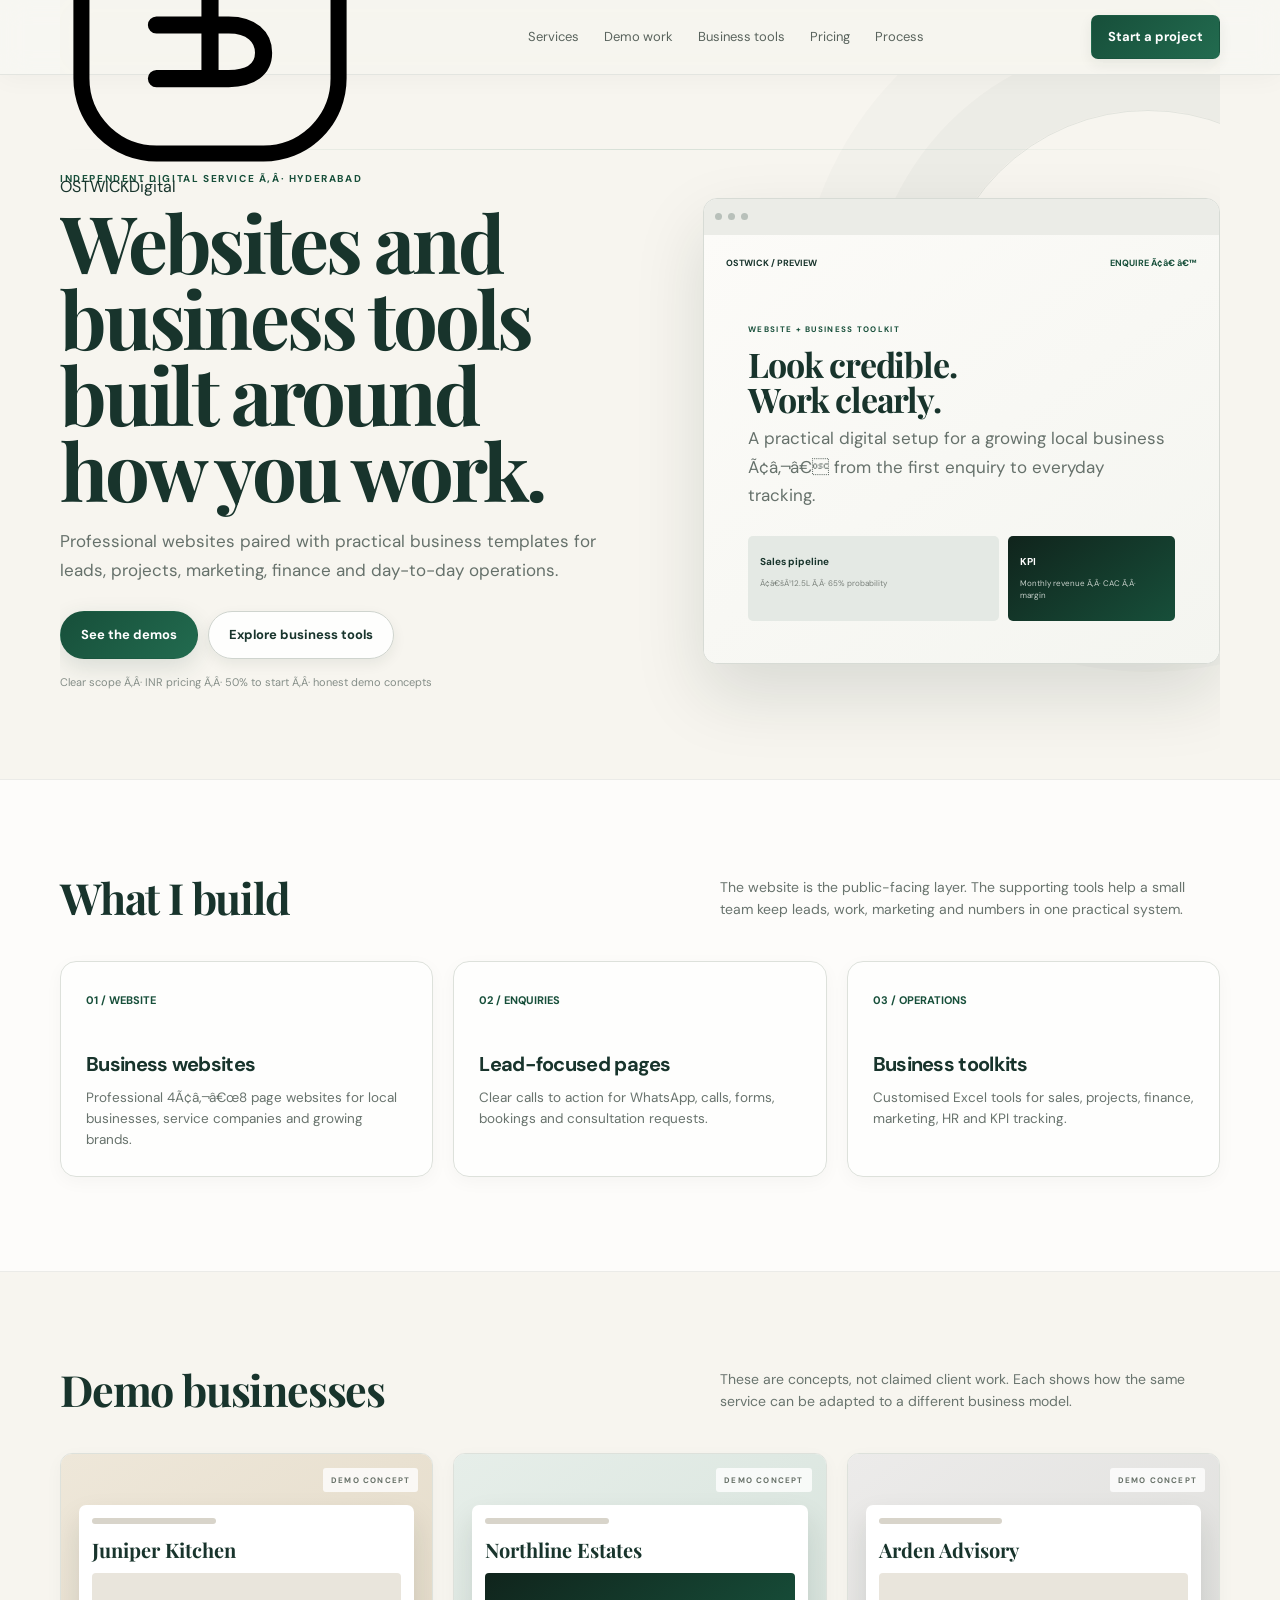
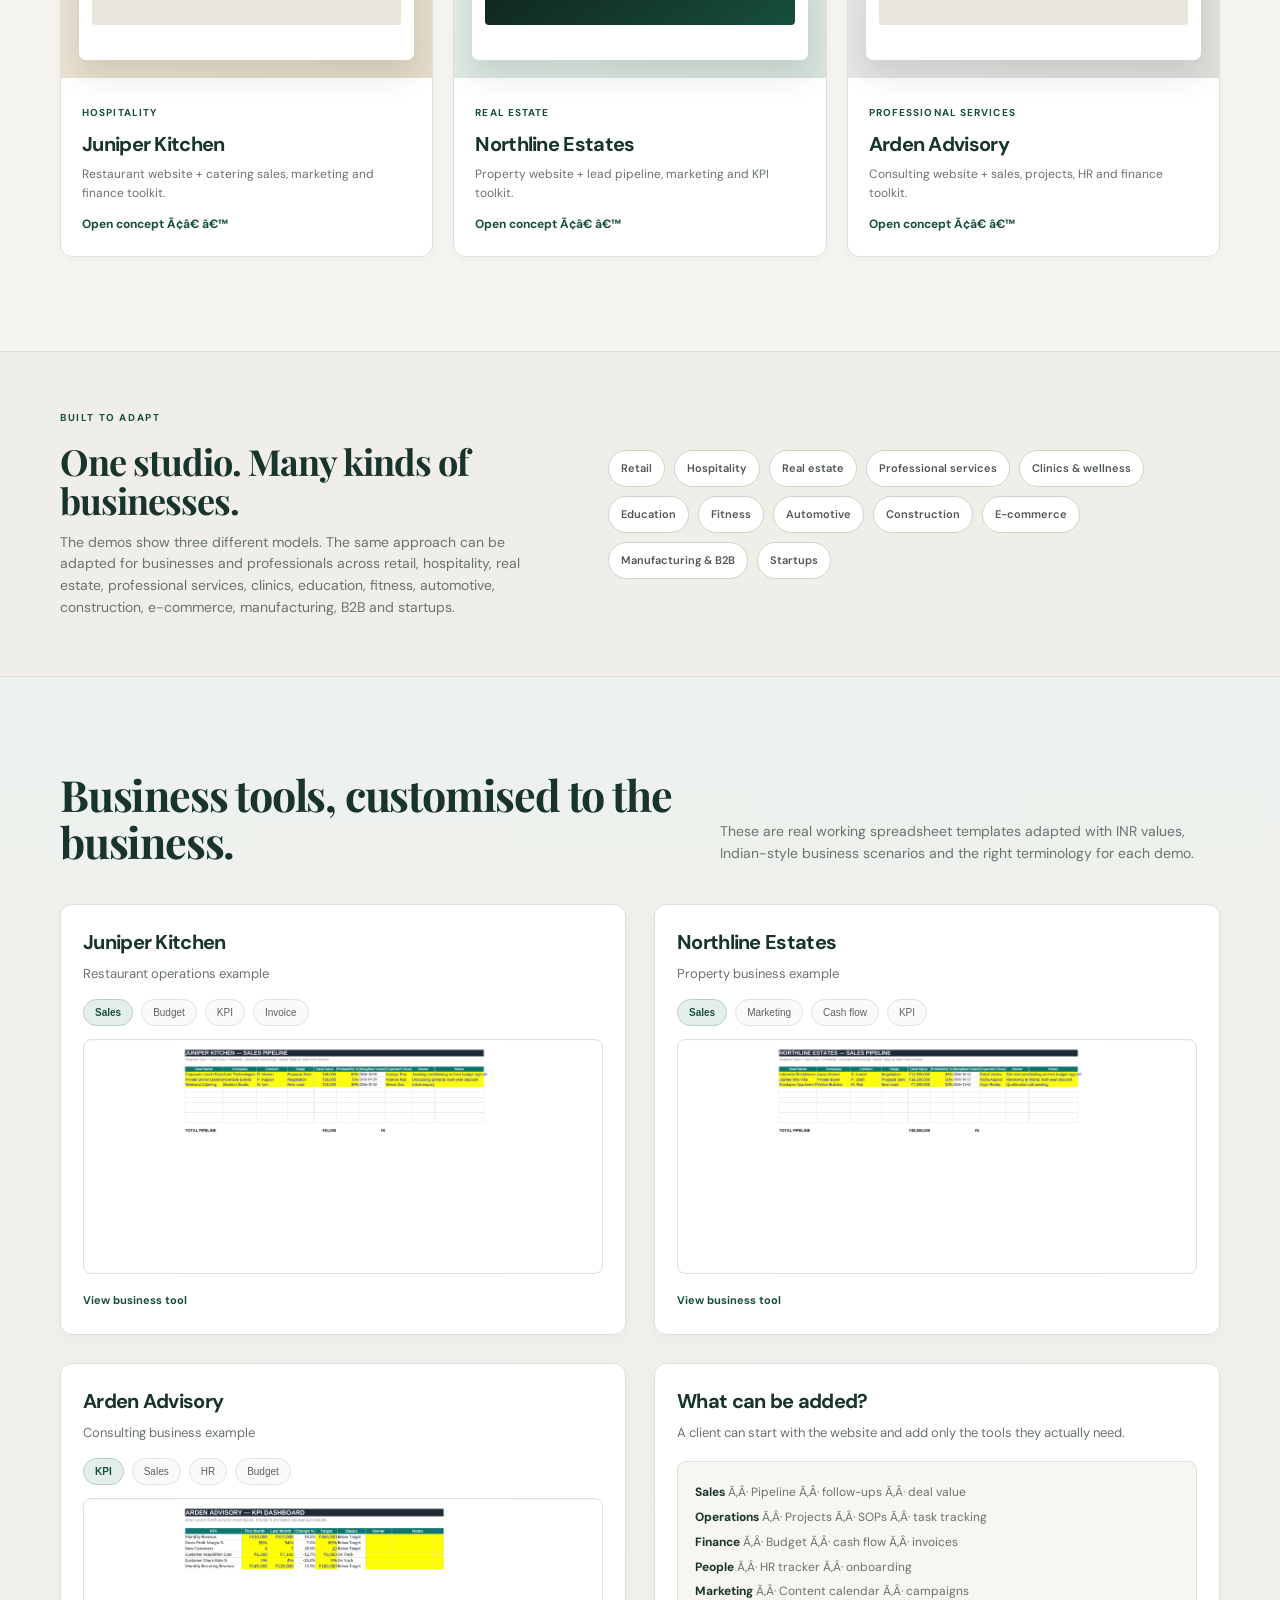
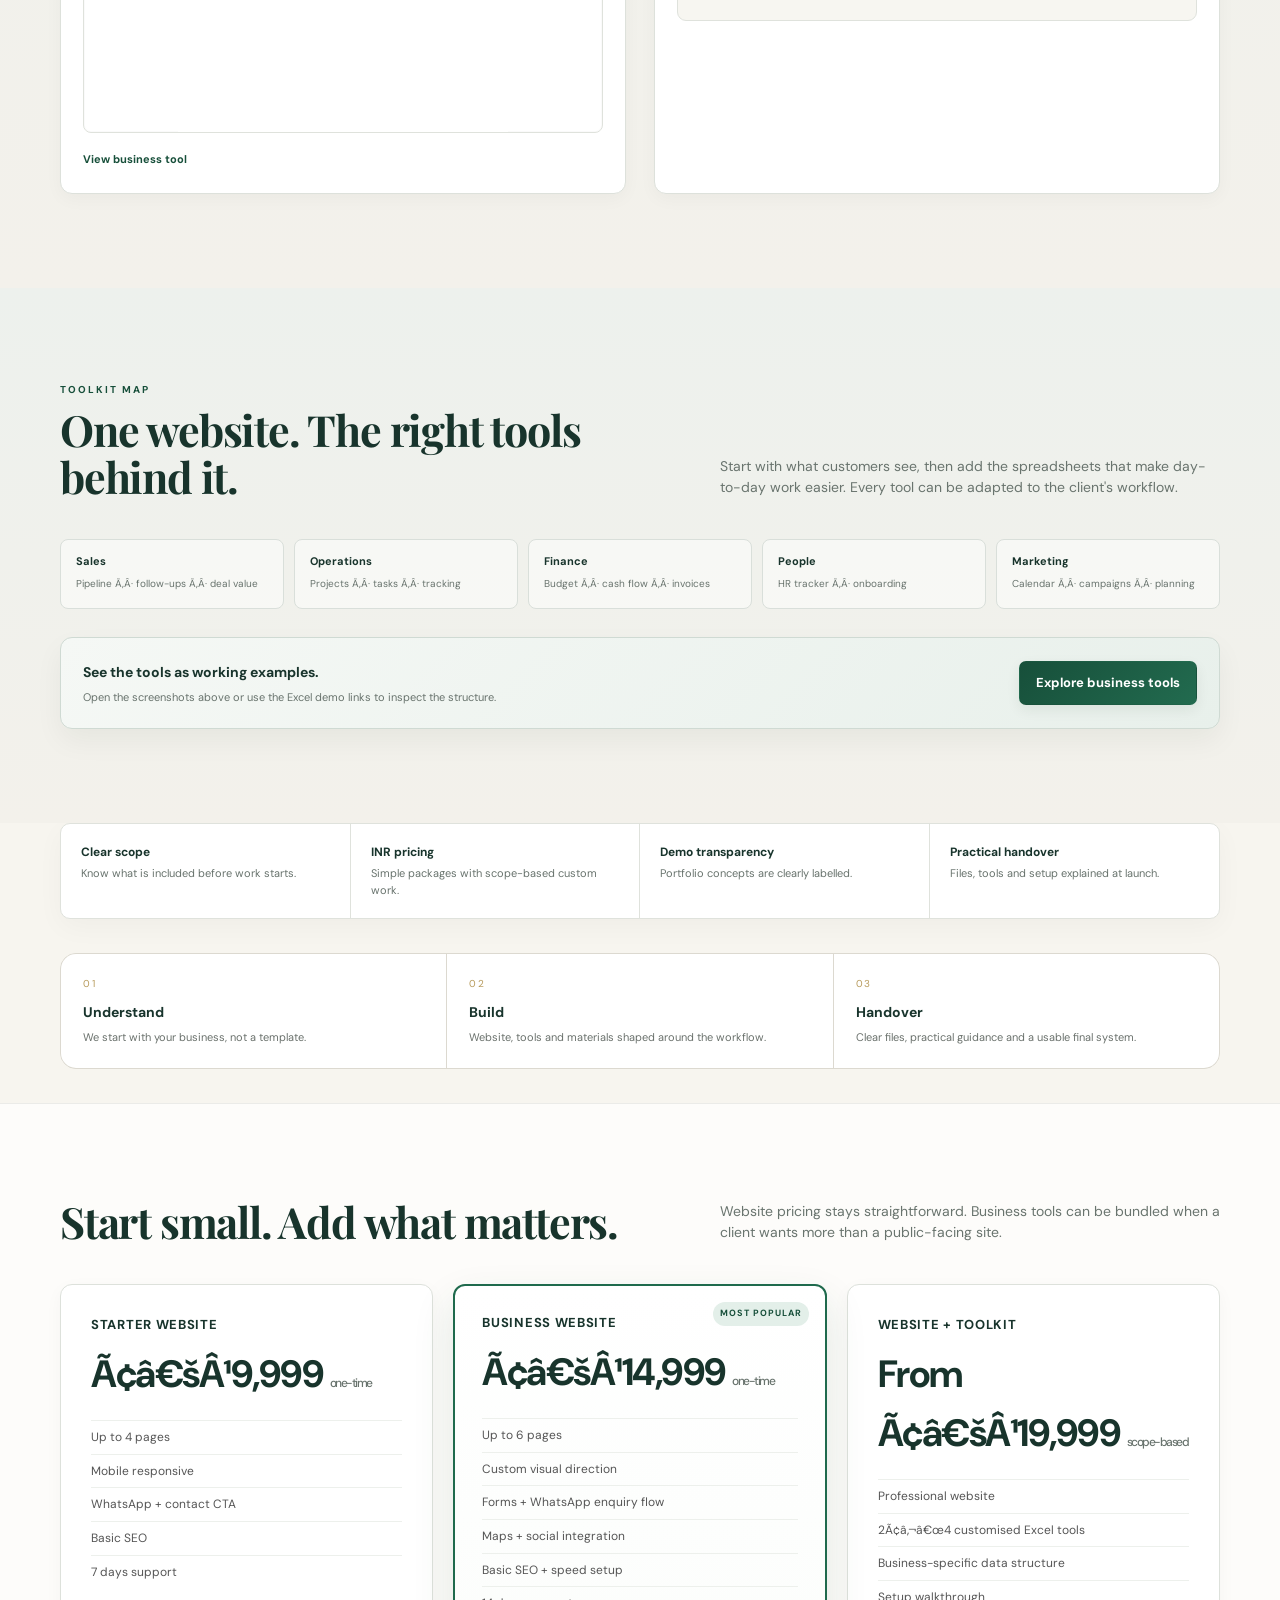
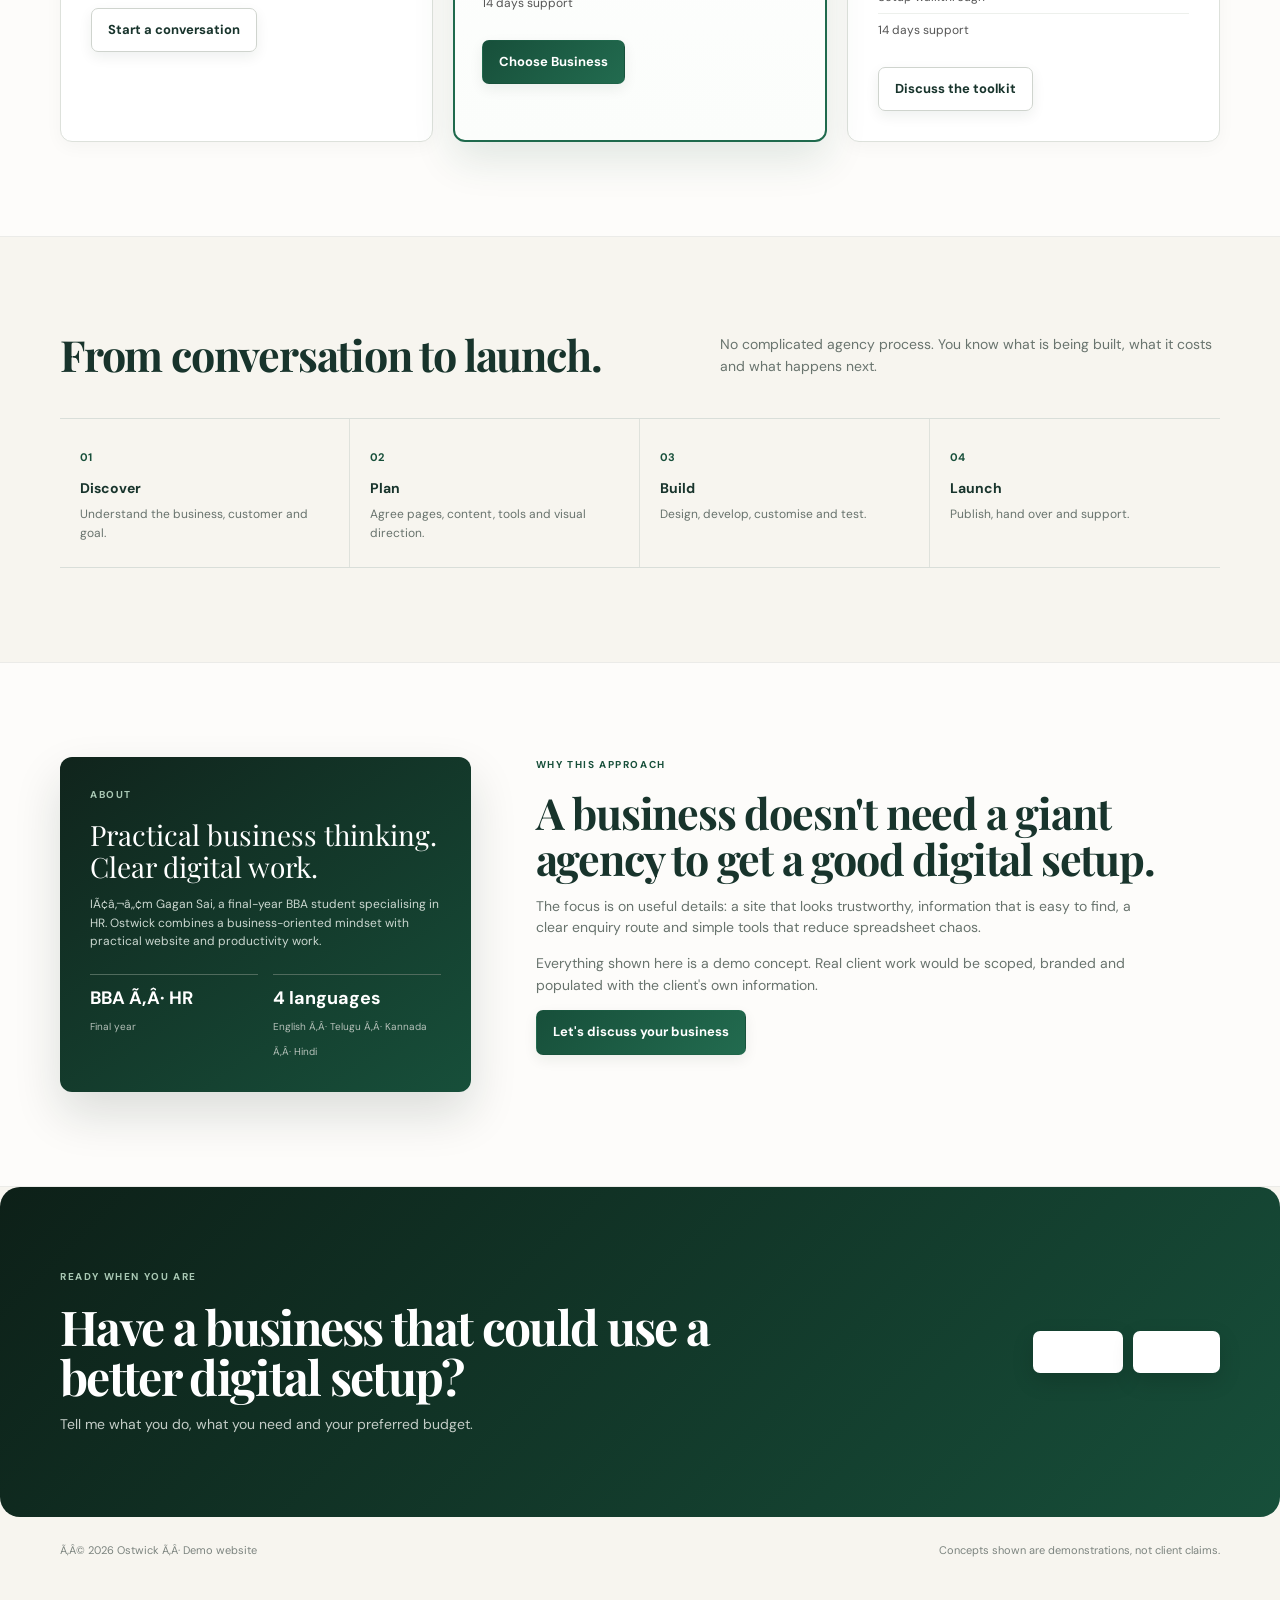
==== commit 25b1b53a: "Make business tool buttons open workbook viewer" ====
--- a/index.html
+++ b/index.html
@@ -4,7 +4,7 @@
 <head>
 <link href="assets/ostwick-mark.svg" rel="icon" type="image/svg+xml"/>
 <meta charset="utf-8"/><meta content="width=device-width,initial-scale=1" name="viewport"/>
-<title>Ostwick Digital â€” Websites, Business Tools &amp; Digital Systems</title>
+<title>Ostwick Digital Ã¢â‚¬â€ Websites, Business Tools &amp; Digital Systems</title>
 <meta content="Ostwick Digital builds professional websites, business tools and practical digital systems around how businesses and professionals work." name="description"/>
 <link href="https://fonts.googleapis.com" rel="preconnect"/><link crossorigin="" href="https://fonts.gstatic.com" rel="preconnect"/>
 <link href="https://fonts.googleapis.com/css2?family=DM+Sans:wght@400;500;600;700&amp;family=Playfair+Display:wght@600;700&amp;display=swap" rel="stylesheet"/>
@@ -47,7 +47,7 @@
 @media(max-width:850px){header{position:sticky}.brand:after{display:none}.trust-grid{grid-template-columns:1fr 1fr}.trust-item:nth-child(2){border-right:0}.trust-item:nth-child(-n+2){border-bottom:1px solid var(--line);padding-bottom:10px}.trust-item:nth-child(n+3){padding-top:10px}.tool-index{grid-template-columns:1fr 1fr}.cta-panel{display:block}.cta-panel .btn{margin-top:14px}.toolshot{height:210px}}
 </style>
 <style>
-/* 2.2 visual refinement â€” content intentionally preserved */
+/* 2.2 visual refinement Ã¢â‚¬â€ content intentionally preserved */
 :root{
  --ink:#18211d;--muted:#68736d;--paper:#f6f4ef;--card:#ffffff;--line:#dfe2dc;
  --green:#174f3a;--pale:#e8f0eb;--dark:#10241c;--gold:#b28a4b;
@@ -119,7 +119,7 @@
   .fit-strip{padding:46px 0}
 }
 </style><style>
-/* OSTWICK 3.0 â€” premium client-acquisition pass */
+/* OSTWICK 3.0 Ã¢â‚¬â€ premium client-acquisition pass */
 html{scroll-behavior:smooth}
 body{background:#f7f5ef;color:#18342c}
 ::selection{background:#dfe7df;color:#17352d}
@@ -165,22 +165,22 @@
 <header><div class="wrap nav"><a aria-label="Ostwick Digital" class="ostwick-brand" href="#top"><span class="ostwick-brand-mark"><img alt="" aria-hidden="true" src="assets/ostwick-mark.svg"/></span><span><span class="ostwick-brand-name">OSTWICK</span><span class="ostwick-brand-sub">Digital</span></span></a><nav class="links"><a href="#services">Services</a><a href="#work">Demo work</a><a href="#tools">Business tools</a><a href="#pricing">Pricing</a><a href="#process">Process</a></nav><a class="navbtn" href="#contact">Start a project</a></div></header>
 <main id="top">
 <section class="wrap hero">
-<div><div class="eyebrow">Independent digital service Â· Hyderabad</div>
+<div><div class="eyebrow">Independent digital service Ã‚Â· Hyderabad</div>
 <h1>Websites and business tools built around how you work.</h1>
 <p>Professional websites paired with practical business templates for leads, projects, marketing, finance and day-to-day operations.</p>
 <div class="actions"><a class="btn primary" href="#work">See the demos</a><a class="btn secondary" href="#tools">Explore business tools</a></div>
-<div class="micro">Clear scope Â· INR pricing Â· 50% to start Â· honest demo concepts</div></div>
-<div class="browser"><div class="bar"><i class="dot"></i><i class="dot"></i><i class="dot"></i></div><div class="screen"><div class="screen-nav"><span>OSTWICK / PREVIEW</span><span>ENQUIRE â†’</span></div><div class="screen-body"><small>Website + business toolkit</small><h3>Look credible.<br/>Work clearly.</h3><p>A practical digital setup for a growing local business â€” from the first enquiry to everyday tracking.</p><div class="screen-grid"><div class="screen-panel"><b>Sales pipeline</b><span>â‚¹12.5L Â· 65% probability</span></div><div class="screen-panel dark"><b>KPI</b><span>Monthly revenue Â· CAC Â· margin</span></div></div></div></div></div>
+<div class="micro">Clear scope Ã‚Â· INR pricing Ã‚Â· 50% to start Ã‚Â· honest demo concepts</div></div>
+<div class="browser"><div class="bar"><i class="dot"></i><i class="dot"></i><i class="dot"></i></div><div class="screen"><div class="screen-nav"><span>OSTWICK / PREVIEW</span><span>ENQUIRE Ã¢â€ â€™</span></div><div class="screen-body"><small>Website + business toolkit</small><h3>Look credible.<br/>Work clearly.</h3><p>A practical digital setup for a growing local business Ã¢â‚¬â€ from the first enquiry to everyday tracking.</p><div class="screen-grid"><div class="screen-panel"><b>Sales pipeline</b><span>Ã¢â€šÂ¹12.5L Ã‚Â· 65% probability</span></div><div class="screen-panel dark"><b>KPI</b><span>Monthly revenue Ã‚Â· CAC Ã‚Â· margin</span></div></div></div></div></div>
 </section>
 <section class="section alt reveal" id="services"><div class="wrap"><div class="section-head"><h2>What I build</h2><p>The website is the public-facing layer. The supporting tools help a small team keep leads, work, marketing and numbers in one practical system.</p></div><div class="grid3">
-<article class="service"><span class="num">01 / WEBSITE</span><h3>Business websites</h3><p>Professional 4â€“8 page websites for local businesses, service companies and growing brands.</p></article>
+<article class="service"><span class="num">01 / WEBSITE</span><h3>Business websites</h3><p>Professional 4Ã¢â‚¬â€œ8 page websites for local businesses, service companies and growing brands.</p></article>
 <article class="service"><span class="num">02 / ENQUIRIES</span><h3>Lead-focused pages</h3><p>Clear calls to action for WhatsApp, calls, forms, bookings and consultation requests.</p></article>
 <article class="service"><span class="num">03 / OPERATIONS</span><h3>Business toolkits</h3><p>Customised Excel tools for sales, projects, finance, marketing, HR and KPI tracking.</p></article>
 </div></div></section>
 <section class="section reveal" id="work"><div class="wrap"><div class="section-head"><h2>Demo businesses</h2><p>These are concepts, not claimed client work. Each shows how the same service can be adapted to a different business model.</p></div><div class="portfolio">
-<article class="project"><div class="project-visual j"><div class="mini-site"><div class="line"></div><h4>Juniper Kitchen</h4><div class="block"></div></div></div><div class="project-info"><small>Hospitality</small><h3>Juniper Kitchen</h3><p>Restaurant website + catering sales, marketing and finance toolkit.</p><a class="view" href="#" onclick="openDemo('juniper');return false">Open concept â†’</a></div></article>
-<article class="project"><div class="project-visual n"><div class="mini-site"><div class="line"></div><h4>Northline Estates</h4><div class="darkblock"></div></div></div><div class="project-info"><small>Real estate</small><h3>Northline Estates</h3><p>Property website + lead pipeline, marketing and KPI toolkit.</p><a class="view" href="#" onclick="openDemo('northline');return false">Open concept â†’</a></div></article>
-<article class="project"><div class="project-visual a"><div class="mini-site"><div class="line"></div><h4>Arden Advisory</h4><div class="block"></div></div></div><div class="project-info"><small>Professional services</small><h3>Arden Advisory</h3><p>Consulting website + sales, projects, HR and finance toolkit.</p><a class="view" href="#" onclick="openDemo('arden');return false">Open concept â†’</a></div></article>
+<article class="project"><div class="project-visual j"><div class="mini-site"><div class="line"></div><h4>Juniper Kitchen</h4><div class="block"></div></div></div><div class="project-info"><small>Hospitality</small><h3>Juniper Kitchen</h3><p>Restaurant website + catering sales, marketing and finance toolkit.</p><a class="view" href="#" onclick="openDemo('juniper');return false">Open concept Ã¢â€ â€™</a></div></article>
+<article class="project"><div class="project-visual n"><div class="mini-site"><div class="line"></div><h4>Northline Estates</h4><div class="darkblock"></div></div></div><div class="project-info"><small>Real estate</small><h3>Northline Estates</h3><p>Property website + lead pipeline, marketing and KPI toolkit.</p><a class="view" href="#" onclick="openDemo('northline');return false">Open concept Ã¢â€ â€™</a></div></article>
+<article class="project"><div class="project-visual a"><div class="mini-site"><div class="line"></div><h4>Arden Advisory</h4><div class="block"></div></div></div><div class="project-info"><small>Professional services</small><h3>Arden Advisory</h3><p>Consulting website + sales, projects, HR and finance toolkit.</p><a class="view" href="#" onclick="openDemo('arden');return false">Open concept Ã¢â€ â€™</a></div></article>
 </div></div></section>
 <section class="fit-strip reveal">
 <div class="wrap">
@@ -197,12 +197,12 @@
 </div>
 </section>
 <section class="section tool-section reveal" id="tools"><div class="wrap"><div class="section-head"><h2>Business tools, customised to the business.</h2><p>These are real working spreadsheet templates adapted with INR values, Indian-style business scenarios and the right terminology for each demo.</p></div><div class="tools">
-<div class="tool-card"><h3>Juniper Kitchen</h3><p>Restaurant operations example</p><div class="tool-tabs" data-group="juniper"><button class="tab active" onclick="pick(this,'juniper','Sales_Pipeline_Juniper_Kitchen.png')">Sales</button><button class="tab" onclick="pick(this,'juniper','Financial_Budget_Juniper_Kitchen.png')">Budget</button><button class="tab" onclick="pick(this,'juniper','KPI_Dashboard_Juniper_Kitchen.png')">KPI</button><button class="tab" onclick="pick(this,'juniper','Invoice_Juniper_Kitchen.png')">Invoice</button></div><img alt="Juniper Kitchen website demo" class="toolshot" id="juniper-shot" src="assets/01_Juniper_Kitchen/Sales_Pipeline_Juniper_Kitchen.png"/><a class="download" href="Ostwick_Workbook_Viewer.html?file=assets/01_Juniper_Kitchen/Sales_Pipeline_Juniper_Kitchen.xlsx&title=Juniper%20Kitchen%20—%20Sales%20Pipeline">View business tool</a></div>
-<div class="tool-card"><h3>Northline Estates</h3><p>Property business example</p><div class="tool-tabs" data-group="northline"><button class="tab active" onclick="pick(this,'northline','Sales_Pipeline_Northline_Estates.png')">Sales</button><button class="tab" onclick="pick(this,'northline','Marketing_Calendar_Northline_Estates.png')">Marketing</button><button class="tab" onclick="pick(this,'northline','Cash_Flow_Dashboard_Northline_Estates.png')">Cash flow</button><button class="tab" onclick="pick(this,'northline','KPI_Dashboard_Northline_Estates.png')">KPI</button></div><img alt="Northline Estates website demo" class="toolshot" id="northline-shot" src="assets/02_Northline_Estates/Sales_Pipeline_Northline_Estates.png"/><a class="download" href="Ostwick_Workbook_Viewer.html?file=assets/02_Northline_Estates/Sales_Pipeline_Northline_Estates.xlsx&title=Northline%20Estates%20—%20Sales%20Pipeline">View business tool</a></div>
-<div class="tool-card"><h3>Arden Advisory</h3><p>Consulting business example</p><div class="tool-tabs" data-group="arden"><button class="tab active" onclick="pick(this,'arden','KPI_Dashboard_Arden_Advisory.png')">KPI</button><button class="tab" onclick="pick(this,'arden','Sales_Pipeline_Arden_Advisory.png')">Sales</button><button class="tab" onclick="pick(this,'arden','HR_Tracker_Arden_Advisory.png')">HR</button><button class="tab" onclick="pick(this,'arden','Financial_Budget_Arden_Advisory.png')">Budget</button></div><img alt="Arden Advisory website demo" class="toolshot" id="arden-shot" src="assets/03_Arden_Advisory/KPI_Dashboard_Arden_Advisory.png"/><a class="download" href="Ostwick_Workbook_Viewer.html?file=assets/03_Arden_Advisory/KPI_Dashboard_Arden_Advisory.xlsx&title=Arden%20Advisory%20—%20KPI%20Dashboard">View business tool</a></div>
-<div class="tool-card"><h3>What can be added?</h3><p>A client can start with the website and add only the tools they actually need.</p><div class="addons"><b>Sales</b><span> Â· Pipeline Â· follow-ups Â· deal value</span><br/><b>Operations</b><span> Â· Projects Â· SOPs Â· task tracking</span><br/><b>Finance</b><span> Â· Budget Â· cash flow Â· invoices</span><br/><b>People</b><span> Â· HR tracker Â· onboarding</span><br/><b>Marketing</b><span> Â· Content calendar Â· campaigns</span></div></div>
-</div></div></section>
-<section class="section tool-section reveal"><div class="wrap"><div class="section-head"><div><div class="section-kicker">Toolkit map</div><h2>One website. The right tools behind it.</h2></div><p>Start with what customers see, then add the spreadsheets that make day-to-day work easier. Every tool can be adapted to the client's workflow.</p></div><div class="tool-index"><div><b>Sales</b><span>Pipeline Â· follow-ups Â· deal value</span></div><div><b>Operations</b><span>Projects Â· tasks Â· tracking</span></div><div><b>Finance</b><span>Budget Â· cash flow Â· invoices</span></div><div><b>People</b><span>HR tracker Â· onboarding</span></div><div><b>Marketing</b><span>Calendar Â· campaigns Â· planning</span></div></div><div class="cta-panel"><div><b>See the tools as working examples.</b><span>Open the screenshots above or use the Excel demo links to inspect the structure.</span></div><a class="btn primary" href="#tools">Explore business tools</a></div></div></section>
+<div class="tool-card"><h3>Juniper Kitchen</h3><p>Restaurant operations example</p><div class="tool-tabs" data-group="juniper"><button class="tab active" onclick="pick(this,'juniper','Sales_Pipeline_Juniper_Kitchen.png')">Sales</button><button class="tab" onclick="pick(this,'juniper','Financial_Budget_Juniper_Kitchen.png')">Budget</button><button class="tab" onclick="pick(this,'juniper','KPI_Dashboard_Juniper_Kitchen.png')">KPI</button><button class="tab" onclick="pick(this,'juniper','Invoice_Juniper_Kitchen.png')">Invoice</button></div><img alt="Juniper Kitchen website demo" class="toolshot" id="juniper-shot" src="assets/01_Juniper_Kitchen/Sales_Pipeline_Juniper_Kitchen.png"/><a class="download" href="Ostwick_Workbook_Viewer.html?file=assets/01_Juniper_Kitchen/Sales_Pipeline_Juniper_Kitchen.xlsx&title=Juniper%20Kitchen%20â€”%20Sales%20Pipeline">View business tool</a></div>
+<div class="tool-card"><h3>Northline Estates</h3><p>Property business example</p><div class="tool-tabs" data-group="northline"><button class="tab active" onclick="pick(this,'northline','Sales_Pipeline_Northline_Estates.png')">Sales</button><button class="tab" onclick="pick(this,'northline','Marketing_Calendar_Northline_Estates.png')">Marketing</button><button class="tab" onclick="pick(this,'northline','Cash_Flow_Dashboard_Northline_Estates.png')">Cash flow</button><button class="tab" onclick="pick(this,'northline','KPI_Dashboard_Northline_Estates.png')">KPI</button></div><img alt="Northline Estates website demo" class="toolshot" id="northline-shot" src="assets/02_Northline_Estates/Sales_Pipeline_Northline_Estates.png"/><a class="download" href="Ostwick_Workbook_Viewer.html?file=assets/02_Northline_Estates/Sales_Pipeline_Northline_Estates.xlsx&title=Northline%20Estates%20â€”%20Sales%20Pipeline">View business tool</a></div>
+<div class="tool-card"><h3>Arden Advisory</h3><p>Consulting business example</p><div class="tool-tabs" data-group="arden"><button class="tab active" onclick="pick(this,'arden','KPI_Dashboard_Arden_Advisory.png')">KPI</button><button class="tab" onclick="pick(this,'arden','Sales_Pipeline_Arden_Advisory.png')">Sales</button><button class="tab" onclick="pick(this,'arden','HR_Tracker_Arden_Advisory.png')">HR</button><button class="tab" onclick="pick(this,'arden','Financial_Budget_Arden_Advisory.png')">Budget</button></div><img alt="Arden Advisory website demo" class="toolshot" id="arden-shot" src="assets/03_Arden_Advisory/KPI_Dashboard_Arden_Advisory.png"/><a class="download" href="Ostwick_Workbook_Viewer.html?file=assets/03_Arden_Advisory/KPI_Dashboard_Arden_Advisory.xlsx&title=Arden%20Advisory%20â€”%20KPI%20Dashboard">View business tool</a></div>
+<div class="tool-card"><h3>What can be added?</h3><p>A client can start with the website and add only the tools they actually need.</p><div class="addons"><b>Sales</b><span> Ã‚Â· Pipeline Ã‚Â· follow-ups Ã‚Â· deal value</span><br/><b>Operations</b><span> Ã‚Â· Projects Ã‚Â· SOPs Ã‚Â· task tracking</span><br/><b>Finance</b><span> Ã‚Â· Budget Ã‚Â· cash flow Ã‚Â· invoices</span><br/><b>People</b><span> Ã‚Â· HR tracker Ã‚Â· onboarding</span><br/><b>Marketing</b><span> Ã‚Â· Content calendar Ã‚Â· campaigns</span></div></div>
+</div></div></section>
+<section class="section tool-section reveal"><div class="wrap"><div class="section-head"><div><div class="section-kicker">Toolkit map</div><h2>One website. The right tools behind it.</h2></div><p>Start with what customers see, then add the spreadsheets that make day-to-day work easier. Every tool can be adapted to the client's workflow.</p></div><div class="tool-index"><div><b>Sales</b><span>Pipeline Ã‚Â· follow-ups Ã‚Â· deal value</span></div><div><b>Operations</b><span>Projects Ã‚Â· tasks Ã‚Â· tracking</span></div><div><b>Finance</b><span>Budget Ã‚Â· cash flow Ã‚Â· invoices</span></div><div><b>People</b><span>HR tracker Ã‚Â· onboarding</span></div><div><b>Marketing</b><span>Calendar Ã‚Â· campaigns Ã‚Â· planning</span></div></div><div class="cta-panel"><div><b>See the tools as working examples.</b><span>Open the screenshots above or use the Excel demo links to inspect the structure.</span></div><a class="btn primary" href="#tools">Explore business tools</a></div></div></section>
 <div class="trustbar">
 <div><b>Clear scope</b><span>Know what is included before work starts.</span></div>
 <div><b>INR pricing</b><span>Simple packages with scope-based custom work.</span></div>
@@ -215,24 +215,24 @@
 <div><span>03</span><b>Handover</b><small>Clear files, practical guidance and a usable final system.</small></div>
 </div>
 <section class="section alt reveal" id="pricing"><div class="wrap"><div class="section-head"><h2>Start small. Add what matters.</h2><p>Website pricing stays straightforward. Business tools can be bundled when a client wants more than a public-facing site.</p></div><div class="pricing">
-<article class="price"><h3>STARTER WEBSITE</h3><div class="amount">â‚¹9,999 <small>one-time</small></div><ul><li>Up to 4 pages</li><li>Mobile responsive</li><li>WhatsApp + contact CTA</li><li>Basic SEO</li><li>7 days support</li></ul><a class="btn secondary" href="#contact">Start a conversation</a></article>
-<article class="price featured"><span class="tag">Most popular</span><h3>BUSINESS WEBSITE</h3><div class="amount">â‚¹14,999 <small>one-time</small></div><ul><li>Up to 6 pages</li><li>Custom visual direction</li><li>Forms + WhatsApp enquiry flow</li><li>Maps + social integration</li><li>Basic SEO + speed setup</li><li>14 days support</li></ul><a class="btn primary" href="#contact">Choose Business</a></article>
-<article class="price"><h3>WEBSITE + TOOLKIT</h3><div class="amount">From â‚¹19,999 <small>scope-based</small></div><ul><li>Professional website</li><li>2â€“4 customised Excel tools</li><li>Business-specific data structure</li><li>Setup walkthrough</li><li>14 days support</li></ul><a class="btn secondary" href="#contact">Discuss the toolkit</a></article>
+<article class="price"><h3>STARTER WEBSITE</h3><div class="amount">Ã¢â€šÂ¹9,999 <small>one-time</small></div><ul><li>Up to 4 pages</li><li>Mobile responsive</li><li>WhatsApp + contact CTA</li><li>Basic SEO</li><li>7 days support</li></ul><a class="btn secondary" href="#contact">Start a conversation</a></article>
+<article class="price featured"><span class="tag">Most popular</span><h3>BUSINESS WEBSITE</h3><div class="amount">Ã¢â€šÂ¹14,999 <small>one-time</small></div><ul><li>Up to 6 pages</li><li>Custom visual direction</li><li>Forms + WhatsApp enquiry flow</li><li>Maps + social integration</li><li>Basic SEO + speed setup</li><li>14 days support</li></ul><a class="btn primary" href="#contact">Choose Business</a></article>
+<article class="price"><h3>WEBSITE + TOOLKIT</h3><div class="amount">From Ã¢â€šÂ¹19,999 <small>scope-based</small></div><ul><li>Professional website</li><li>2Ã¢â‚¬â€œ4 customised Excel tools</li><li>Business-specific data structure</li><li>Setup walkthrough</li><li>14 days support</li></ul><a class="btn secondary" href="#contact">Discuss the toolkit</a></article>
 </div></div></section>
 <section class="section reveal" id="process"><div class="wrap"><div class="section-head"><h2>From conversation to launch.</h2><p>No complicated agency process. You know what is being built, what it costs and what happens next.</p></div><div class="steps"><div class="step"><span class="num">01</span><strong>Discover</strong><p>Understand the business, customer and goal.</p></div><div class="step"><span class="num">02</span><strong>Plan</strong><p>Agree pages, content, tools and visual direction.</p></div><div class="step"><span class="num">03</span><strong>Build</strong><p>Design, develop, customise and test.</p></div><div class="step"><span class="num">04</span><strong>Launch</strong><p>Publish, hand over and support.</p></div></div></div></section>
-<section class="section alt"><div class="wrap about"><div class="about-card"><div class="eyebrow" style="color:#a9c8b4">About</div><div class="big">Practical business thinking. Clear digital work.</div><p>Iâ€™m Gagan Sai, a final-year BBA student specialising in HR. Ostwick combines a business-oriented mindset with practical website and productivity work.</p><div class="facts"><div class="fact"><b>BBA Â· HR</b><span>Final year</span></div><div class="fact"><b>4 languages</b><span>English Â· Telugu Â· Kannada Â· Hindi</span></div></div></div><div class="about-copy"><div class="eyebrow">Why this approach</div><h2>A business doesn't need a giant agency to get a good digital setup.</h2><p>The focus is on useful details: a site that looks trustworthy, information that is easy to find, a clear enquiry route and simple tools that reduce spreadsheet chaos.</p><p>Everything shown here is a demo concept. Real client work would be scoped, branded and populated with the client's own information.</p><a class="btn primary" href="#contact">Let's discuss your business</a></div></div></section>
+<section class="section alt"><div class="wrap about"><div class="about-card"><div class="eyebrow" style="color:#a9c8b4">About</div><div class="big">Practical business thinking. Clear digital work.</div><p>IÃ¢â‚¬â„¢m Gagan Sai, a final-year BBA student specialising in HR. Ostwick combines a business-oriented mindset with practical website and productivity work.</p><div class="facts"><div class="fact"><b>BBA Ã‚Â· HR</b><span>Final year</span></div><div class="fact"><b>4 languages</b><span>English Ã‚Â· Telugu Ã‚Â· Kannada Ã‚Â· Hindi</span></div></div></div><div class="about-copy"><div class="eyebrow">Why this approach</div><h2>A business doesn't need a giant agency to get a good digital setup.</h2><p>The focus is on useful details: a site that looks trustworthy, information that is easy to find, a clear enquiry route and simple tools that reduce spreadsheet chaos.</p><p>Everything shown here is a demo concept. Real client work would be scoped, branded and populated with the client's own information.</p><a class="btn primary" href="#contact">Let's discuss your business</a></div></div></section>
 <section class="contact" id="contact"><div class="wrap contact-inner"><div><div class="eyebrow" style="color:#a9c8b4">Ready when you are</div><h2>Have a business that could use a better digital setup?</h2><p>Tell me what you do, what you need and your preferred budget.</p></div><div class="actions"><a class="btn secondary" href="mailto:gaganSU2005@outlook.com">Email me</a><a class="btn secondary" href="https://www.linkedin.com/in/gagan-uppari-a4126b257/" rel="noopener noreferrer" target="_blank">LinkedIn</a></div></div></section>
-</main><footer><div class="wrap footer"><div>Â© 2026 Ostwick Â· Demo website</div><div>Concepts shown are demonstrations, not client claims.</div></div><p class="footer-note">Portfolio work shown on this site includes demonstration concepts and is presented for illustrative purposes.</p></footer>
-<div class="modal" id="modal" onclick="if(event.target===this)closeDemo()"><div class="modalbox"><div class="modalhead"><strong id="modalTitle">Demo</strong><button class="close" onclick="closeDemo()">Ã—</button></div><div class="demo" id="demoBody"></div></div></div>
+</main><footer><div class="wrap footer"><div>Ã‚Â© 2026 Ostwick Ã‚Â· Demo website</div><div>Concepts shown are demonstrations, not client claims.</div></div><p class="footer-note">Portfolio work shown on this site includes demonstration concepts and is presented for illustrative purposes.</p></footer>
+<div class="modal" id="modal" onclick="if(event.target===this)closeDemo()"><div class="modalbox"><div class="modalhead"><strong id="modalTitle">Demo</strong><button class="close" onclick="closeDemo()">Ãƒâ€”</button></div><div class="demo" id="demoBody"></div></div></div>
 <script>
 const demos={
 juniper:{title:'Juniper Kitchen',label:'Restaurant concept',heading:'A warm digital front door for a local restaurant.',text:'Website presentation paired with tools for catering sales, marketing, cash flow, budgeting, HR and invoices.',shot:'assets/01_Juniper_Kitchen/Sales_Pipeline_Juniper_Kitchen.png',tools:['Sales pipeline','Financial budget','Marketing calendar','KPI dashboard','Invoice']},
 northline:{title:'Northline Estates',label:'Real estate concept',heading:'Property presentation with an enquiry-first structure.',text:'A property-facing website backed by a realistic lead pipeline, marketing calendar, cash flow and KPI dashboard.',shot:'assets/02_Northline_Estates/Sales_Pipeline_Northline_Estates.png',tools:['Sales pipeline','Marketing calendar','Cash flow','KPI dashboard','Project tracker']},
 arden:{title:'Arden Advisory',label:'Consulting concept',heading:'Credibility and clarity for a professional services firm.',text:'A consulting website paired with practical tools for sales, projects, HR, marketing, finance and performance tracking.',shot:'assets/03_Arden_Advisory/KPI_Dashboard_Arden_Advisory.png',tools:['KPI dashboard','Sales pipeline','HR tracker','Financial budget','Project tracker']}
 };
-function openDemo(k){let d=demos[k];document.getElementById('modalTitle').textContent=d.title;document.getElementById('demoBody').innerHTML=`<div class="eyebrow">${d.label}</div><h2>${d.heading}</h2><p>${d.text}</p><img class="demo-image" src="${d.shot}" alt="Portfolio demonstration"><div class="demo-grid"><div><b>Included in the demo</b><span>${d.tools.join(' Â· ')}</span></div><div><b>Client reality</b><span>These are sample businesses and sample data. A real project would use the client's own brand, services, prices and business numbers.</span></div></div>`;document.getElementById('modal').classList.add('open');document.body.style.overflow='hidden';document.querySelector('.close')?.focus()}
+function openDemo(k){let d=demos[k];document.getElementById('modalTitle').textContent=d.title;document.getElementById('demoBody').innerHTML=`<div class="eyebrow">${d.label}</div><h2>${d.heading}</h2><p>${d.text}</p><img class="demo-image" src="${d.shot}" alt="Portfolio demonstration"><div class="demo-grid"><div><b>Included in the demo</b><span>${d.tools.join(' Ã‚Â· ')}</span></div><div><b>Client reality</b><span>These are sample businesses and sample data. A real project would use the client's own brand, services, prices and business numbers.</span></div></div>`;document.getElementById('modal').classList.add('open');document.body.style.overflow='hidden';document.querySelector('.close')?.focus()}
 function closeDemo(){document.getElementById('modal').classList.remove('open');document.body.style.overflow=''}
-function pick(btn,group,file){document.querySelectorAll('[data-group="'+group+'"] .tab').forEach(x=>x.classList.remove('active'));btn.classList.add('active');document.getElementById(group+'-shot').src='assets/'+(group==='juniper'?'01_Juniper_Kitchen':group==='northline'?'02_Northline_Estates':'03_Arden_Advisory')+'/'+file}
+function pick(btn,group,file){document.querySelectorAll('[data-group="'+group+'"] .tab').forEach(x=>x.classList.remove('active'));btn.classList.add('active');const folder=group==='juniper'?'01_Juniper_Kitchen':group==='northline'?'02_Northline_Estates':'03_Arden_Advisory';const workbook=file.replace(/\.png$/i,'.xlsx');const title=file.replace(/\.png$/i,'').replace(/_/g,' ');window.location.href='Ostwick_Workbook_Viewer.html?file='+encodeURIComponent('assets/'+folder+'/'+workbook)+'&title='+encodeURIComponent(title)}
 
 const revealObserver=new IntersectionObserver(entries=>entries.forEach(e=>{if(e.isIntersecting)e.target.classList.add('in')}),{threshold:.08});
 document.querySelectorAll('.reveal').forEach(e=>revealObserver.observe(e));
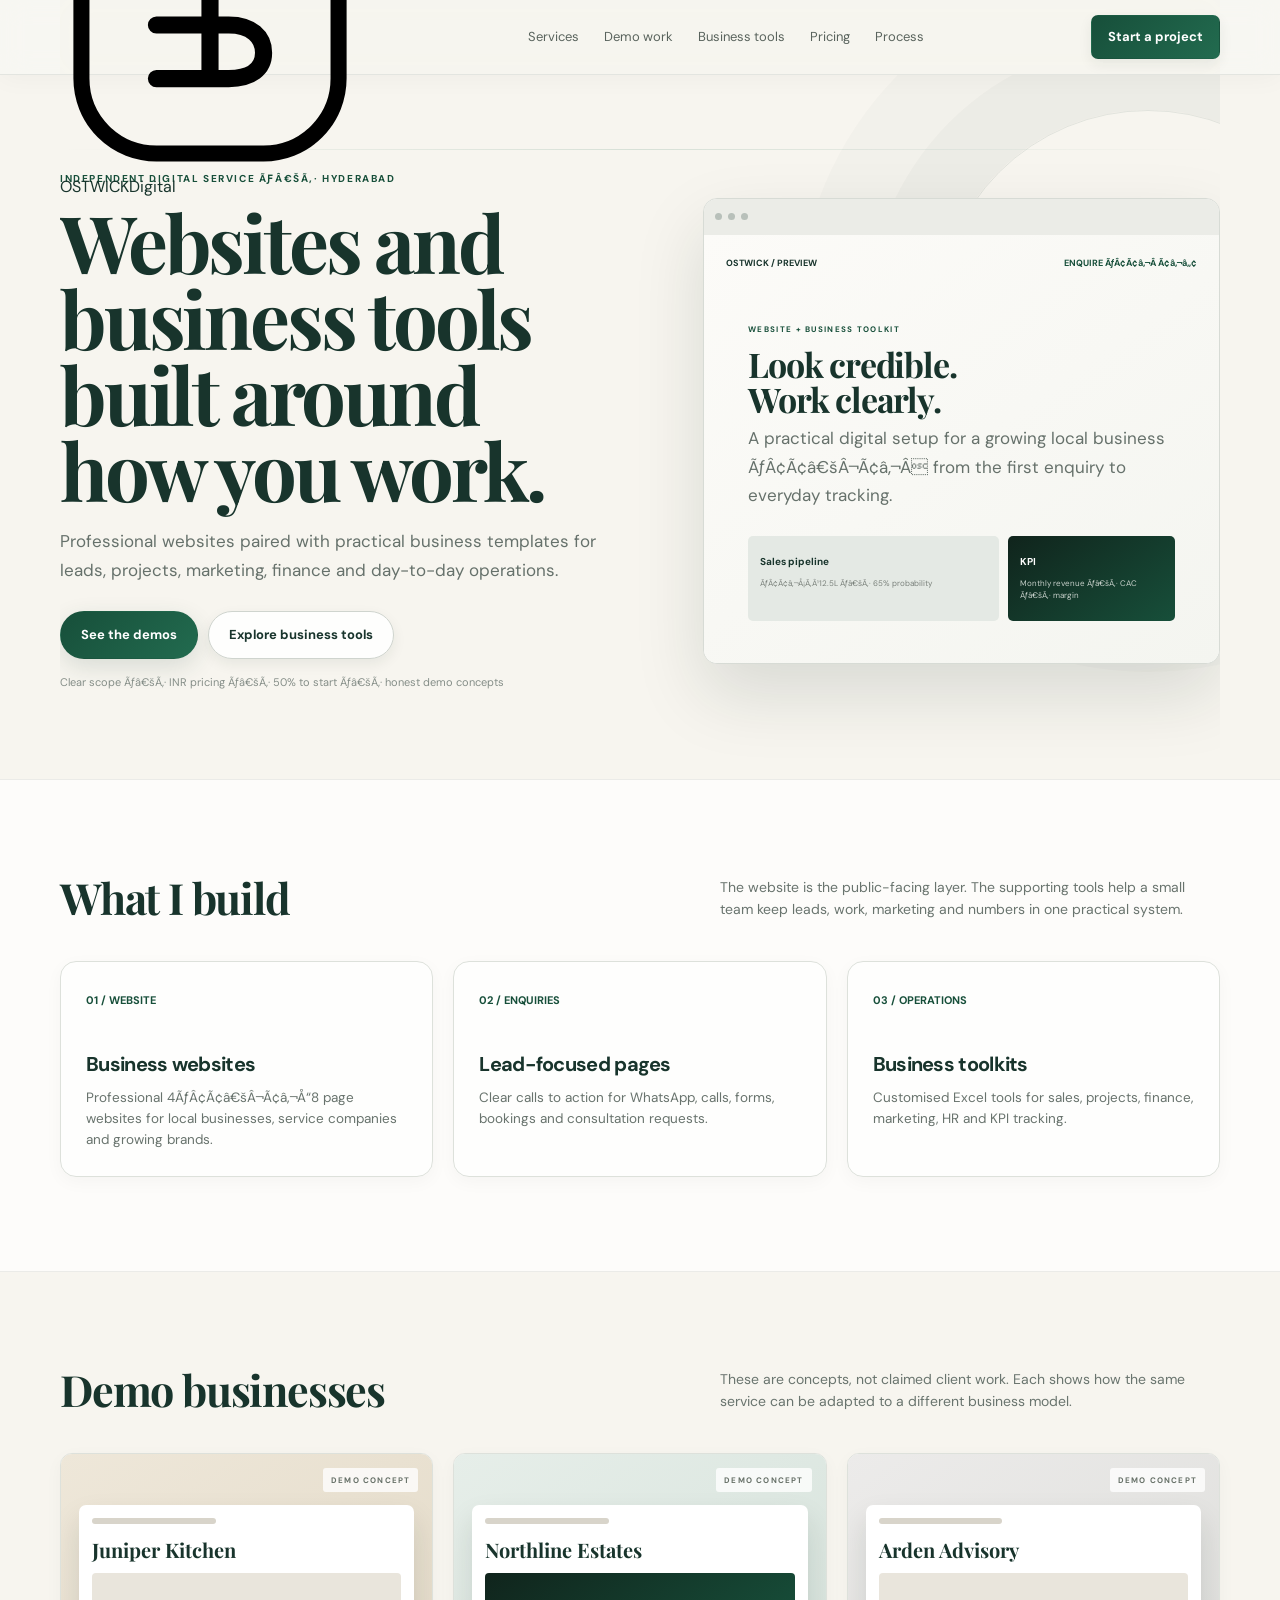
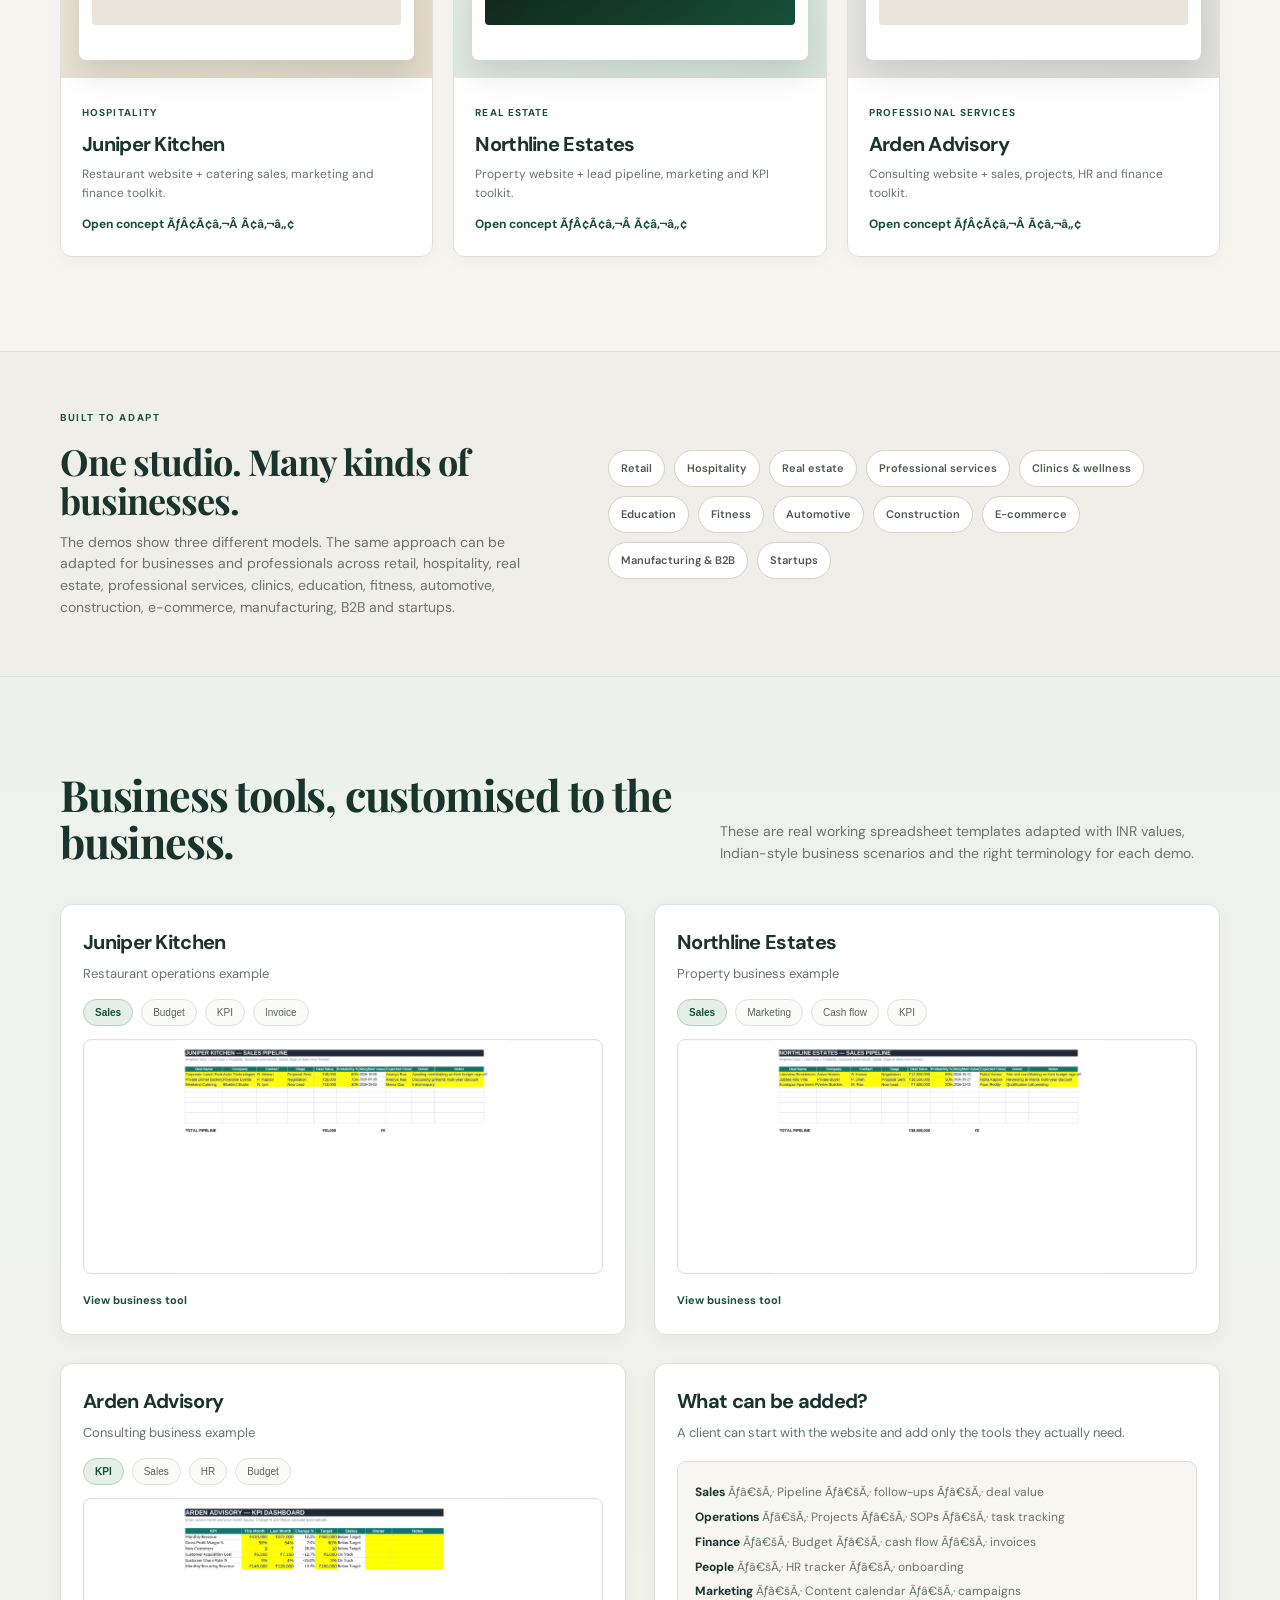
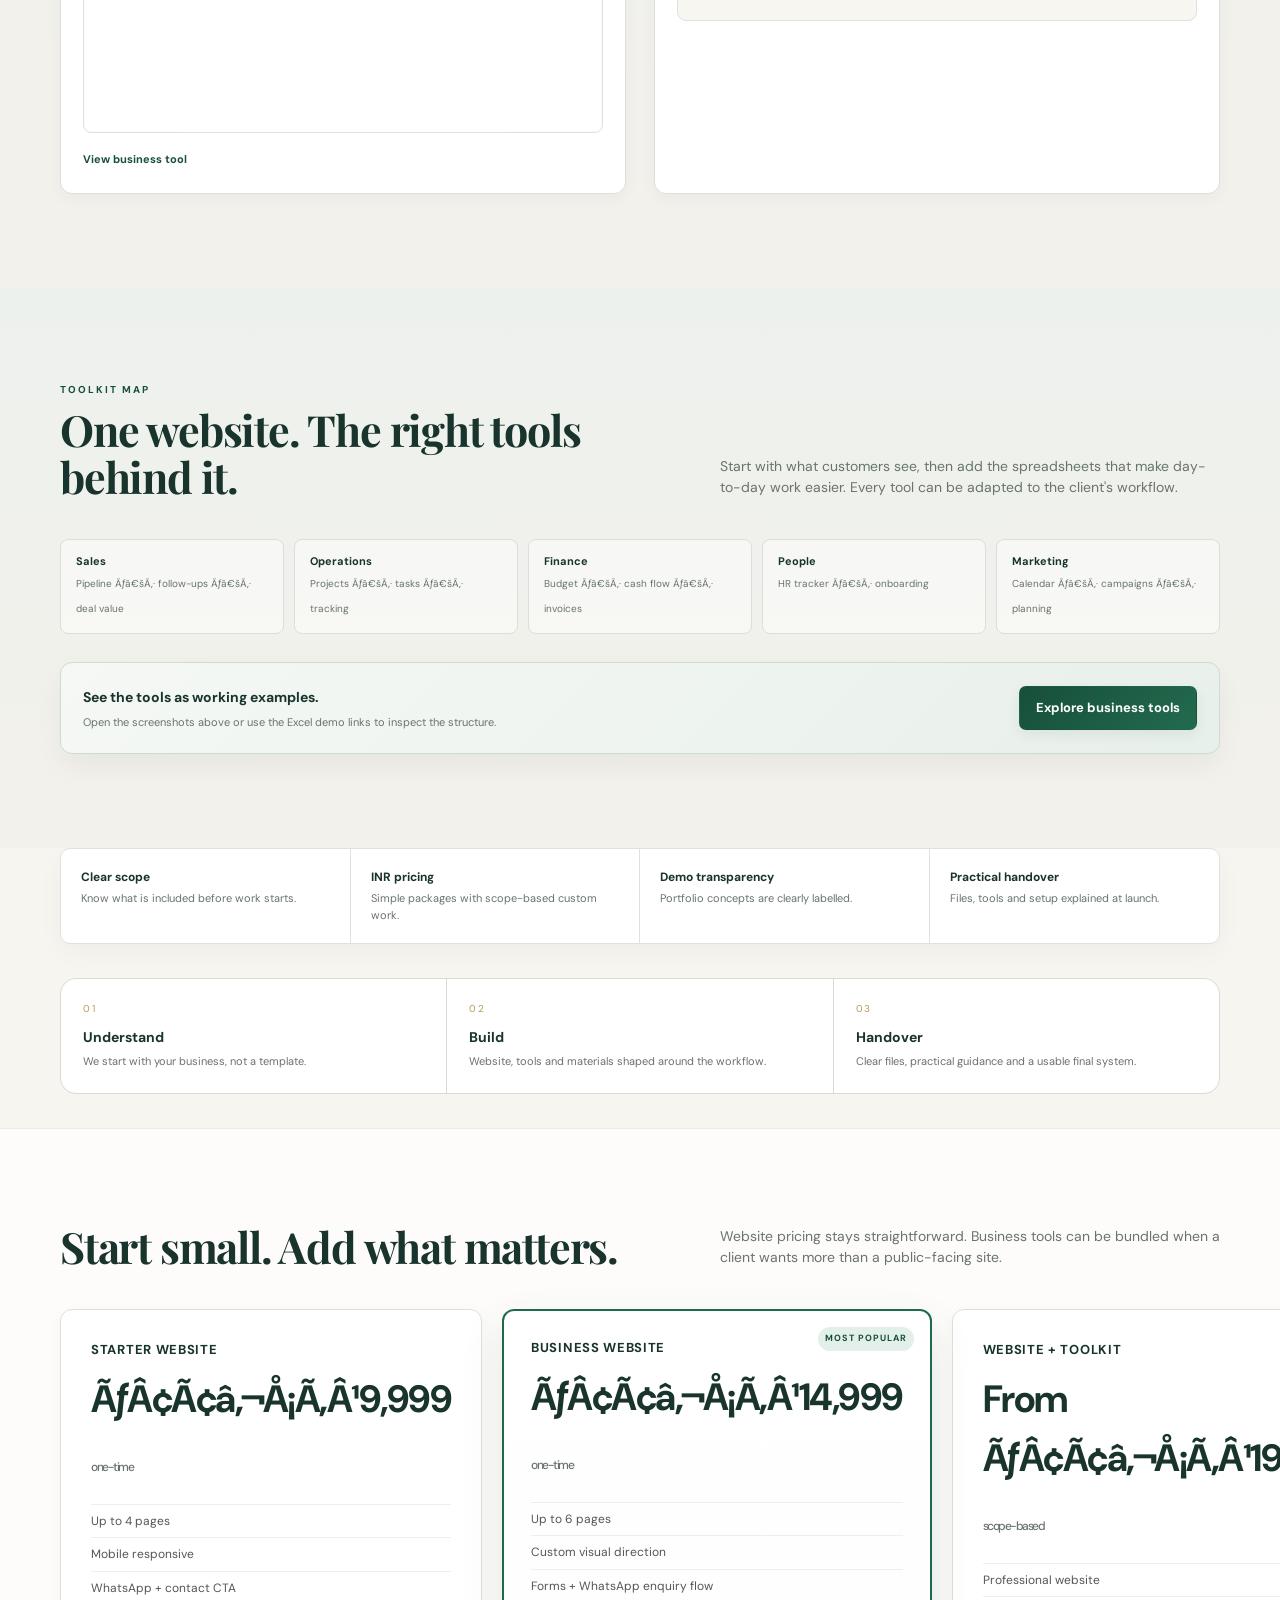
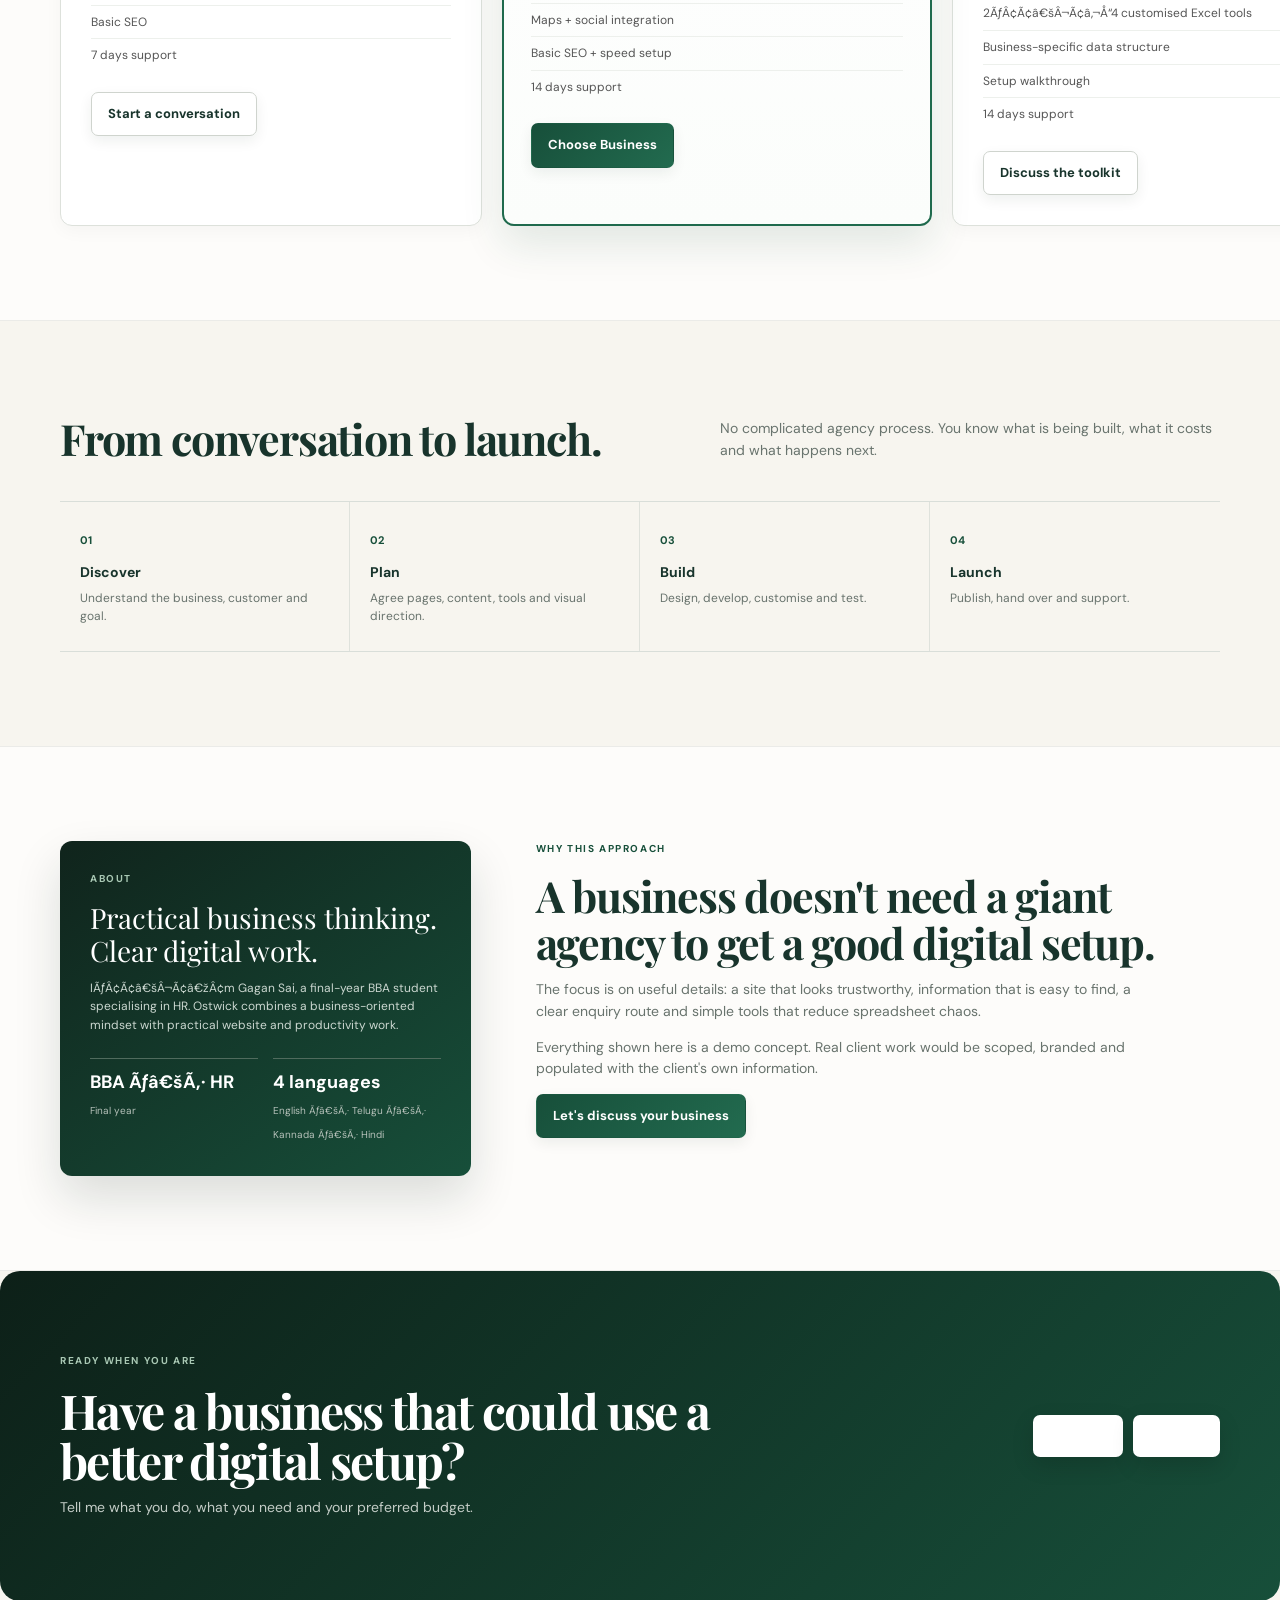
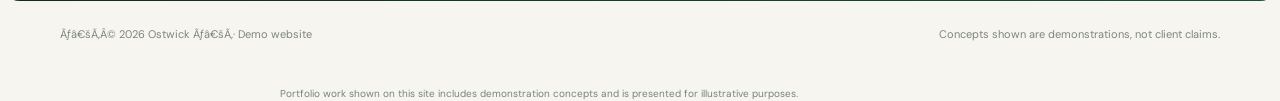
==== commit a3df8f08: "Fix website character encoding" ====
--- a/index.html
+++ b/index.html
@@ -4,7 +4,7 @@
 <head>
 <link href="assets/ostwick-mark.svg" rel="icon" type="image/svg+xml"/>
 <meta charset="utf-8"/><meta content="width=device-width,initial-scale=1" name="viewport"/>
-<title>Ostwick Digital Ã¢â‚¬â€ Websites, Business Tools &amp; Digital Systems</title>
+<title>Ostwick Digital ÃƒÂ¢Ã¢â€šÂ¬Ã¢â‚¬Â Websites, Business Tools &amp; Digital Systems</title>
 <meta content="Ostwick Digital builds professional websites, business tools and practical digital systems around how businesses and professionals work." name="description"/>
 <link href="https://fonts.googleapis.com" rel="preconnect"/><link crossorigin="" href="https://fonts.gstatic.com" rel="preconnect"/>
 <link href="https://fonts.googleapis.com/css2?family=DM+Sans:wght@400;500;600;700&amp;family=Playfair+Display:wght@600;700&amp;display=swap" rel="stylesheet"/>
@@ -47,7 +47,7 @@
 @media(max-width:850px){header{position:sticky}.brand:after{display:none}.trust-grid{grid-template-columns:1fr 1fr}.trust-item:nth-child(2){border-right:0}.trust-item:nth-child(-n+2){border-bottom:1px solid var(--line);padding-bottom:10px}.trust-item:nth-child(n+3){padding-top:10px}.tool-index{grid-template-columns:1fr 1fr}.cta-panel{display:block}.cta-panel .btn{margin-top:14px}.toolshot{height:210px}}
 </style>
 <style>
-/* 2.2 visual refinement Ã¢â‚¬â€ content intentionally preserved */
+/* 2.2 visual refinement ÃƒÂ¢Ã¢â€šÂ¬Ã¢â‚¬Â content intentionally preserved */
 :root{
  --ink:#18211d;--muted:#68736d;--paper:#f6f4ef;--card:#ffffff;--line:#dfe2dc;
  --green:#174f3a;--pale:#e8f0eb;--dark:#10241c;--gold:#b28a4b;
@@ -119,7 +119,7 @@
   .fit-strip{padding:46px 0}
 }
 </style><style>
-/* OSTWICK 3.0 Ã¢â‚¬â€ premium client-acquisition pass */
+/* OSTWICK 3.0 ÃƒÂ¢Ã¢â€šÂ¬Ã¢â‚¬Â premium client-acquisition pass */
 html{scroll-behavior:smooth}
 body{background:#f7f5ef;color:#18342c}
 ::selection{background:#dfe7df;color:#17352d}
@@ -165,22 +165,22 @@
 <header><div class="wrap nav"><a aria-label="Ostwick Digital" class="ostwick-brand" href="#top"><span class="ostwick-brand-mark"><img alt="" aria-hidden="true" src="assets/ostwick-mark.svg"/></span><span><span class="ostwick-brand-name">OSTWICK</span><span class="ostwick-brand-sub">Digital</span></span></a><nav class="links"><a href="#services">Services</a><a href="#work">Demo work</a><a href="#tools">Business tools</a><a href="#pricing">Pricing</a><a href="#process">Process</a></nav><a class="navbtn" href="#contact">Start a project</a></div></header>
 <main id="top">
 <section class="wrap hero">
-<div><div class="eyebrow">Independent digital service Ã‚Â· Hyderabad</div>
+<div><div class="eyebrow">Independent digital service Ãƒâ€šÃ‚· Hyderabad</div>
 <h1>Websites and business tools built around how you work.</h1>
 <p>Professional websites paired with practical business templates for leads, projects, marketing, finance and day-to-day operations.</p>
 <div class="actions"><a class="btn primary" href="#work">See the demos</a><a class="btn secondary" href="#tools">Explore business tools</a></div>
-<div class="micro">Clear scope Ã‚Â· INR pricing Ã‚Â· 50% to start Ã‚Â· honest demo concepts</div></div>
-<div class="browser"><div class="bar"><i class="dot"></i><i class="dot"></i><i class="dot"></i></div><div class="screen"><div class="screen-nav"><span>OSTWICK / PREVIEW</span><span>ENQUIRE Ã¢â€ â€™</span></div><div class="screen-body"><small>Website + business toolkit</small><h3>Look credible.<br/>Work clearly.</h3><p>A practical digital setup for a growing local business Ã¢â‚¬â€ from the first enquiry to everyday tracking.</p><div class="screen-grid"><div class="screen-panel"><b>Sales pipeline</b><span>Ã¢â€šÂ¹12.5L Ã‚Â· 65% probability</span></div><div class="screen-panel dark"><b>KPI</b><span>Monthly revenue Ã‚Â· CAC Ã‚Â· margin</span></div></div></div></div></div>
+<div class="micro">Clear scope Ãƒâ€šÃ‚· INR pricing Ãƒâ€šÃ‚· 50% to start Ãƒâ€šÃ‚· honest demo concepts</div></div>
+<div class="browser"><div class="bar"><i class="dot"></i><i class="dot"></i><i class="dot"></i></div><div class="screen"><div class="screen-nav"><span>OSTWICK / PREVIEW</span><span>ENQUIRE ÃƒÂ¢Ã¢â‚¬Â Ã¢â‚¬â„¢</span></div><div class="screen-body"><small>Website + business toolkit</small><h3>Look credible.<br/>Work clearly.</h3><p>A practical digital setup for a growing local business ÃƒÂ¢Ã¢â€šÂ¬Ã¢â‚¬Â from the first enquiry to everyday tracking.</p><div class="screen-grid"><div class="screen-panel"><b>Sales pipeline</b><span>ÃƒÂ¢Ã¢â‚¬Å¡Ã‚Â¹12.5L Ãƒâ€šÃ‚· 65% probability</span></div><div class="screen-panel dark"><b>KPI</b><span>Monthly revenue Ãƒâ€šÃ‚· CAC Ãƒâ€šÃ‚· margin</span></div></div></div></div></div>
 </section>
 <section class="section alt reveal" id="services"><div class="wrap"><div class="section-head"><h2>What I build</h2><p>The website is the public-facing layer. The supporting tools help a small team keep leads, work, marketing and numbers in one practical system.</p></div><div class="grid3">
-<article class="service"><span class="num">01 / WEBSITE</span><h3>Business websites</h3><p>Professional 4Ã¢â‚¬â€œ8 page websites for local businesses, service companies and growing brands.</p></article>
+<article class="service"><span class="num">01 / WEBSITE</span><h3>Business websites</h3><p>Professional 4ÃƒÂ¢Ã¢â€šÂ¬Ã¢â‚¬Å“8 page websites for local businesses, service companies and growing brands.</p></article>
 <article class="service"><span class="num">02 / ENQUIRIES</span><h3>Lead-focused pages</h3><p>Clear calls to action for WhatsApp, calls, forms, bookings and consultation requests.</p></article>
 <article class="service"><span class="num">03 / OPERATIONS</span><h3>Business toolkits</h3><p>Customised Excel tools for sales, projects, finance, marketing, HR and KPI tracking.</p></article>
 </div></div></section>
 <section class="section reveal" id="work"><div class="wrap"><div class="section-head"><h2>Demo businesses</h2><p>These are concepts, not claimed client work. Each shows how the same service can be adapted to a different business model.</p></div><div class="portfolio">
-<article class="project"><div class="project-visual j"><div class="mini-site"><div class="line"></div><h4>Juniper Kitchen</h4><div class="block"></div></div></div><div class="project-info"><small>Hospitality</small><h3>Juniper Kitchen</h3><p>Restaurant website + catering sales, marketing and finance toolkit.</p><a class="view" href="#" onclick="openDemo('juniper');return false">Open concept Ã¢â€ â€™</a></div></article>
-<article class="project"><div class="project-visual n"><div class="mini-site"><div class="line"></div><h4>Northline Estates</h4><div class="darkblock"></div></div></div><div class="project-info"><small>Real estate</small><h3>Northline Estates</h3><p>Property website + lead pipeline, marketing and KPI toolkit.</p><a class="view" href="#" onclick="openDemo('northline');return false">Open concept Ã¢â€ â€™</a></div></article>
-<article class="project"><div class="project-visual a"><div class="mini-site"><div class="line"></div><h4>Arden Advisory</h4><div class="block"></div></div></div><div class="project-info"><small>Professional services</small><h3>Arden Advisory</h3><p>Consulting website + sales, projects, HR and finance toolkit.</p><a class="view" href="#" onclick="openDemo('arden');return false">Open concept Ã¢â€ â€™</a></div></article>
+<article class="project"><div class="project-visual j"><div class="mini-site"><div class="line"></div><h4>Juniper Kitchen</h4><div class="block"></div></div></div><div class="project-info"><small>Hospitality</small><h3>Juniper Kitchen</h3><p>Restaurant website + catering sales, marketing and finance toolkit.</p><a class="view" href="#" onclick="openDemo('juniper');return false">Open concept ÃƒÂ¢Ã¢â‚¬Â Ã¢â‚¬â„¢</a></div></article>
+<article class="project"><div class="project-visual n"><div class="mini-site"><div class="line"></div><h4>Northline Estates</h4><div class="darkblock"></div></div></div><div class="project-info"><small>Real estate</small><h3>Northline Estates</h3><p>Property website + lead pipeline, marketing and KPI toolkit.</p><a class="view" href="#" onclick="openDemo('northline');return false">Open concept ÃƒÂ¢Ã¢â‚¬Â Ã¢â‚¬â„¢</a></div></article>
+<article class="project"><div class="project-visual a"><div class="mini-site"><div class="line"></div><h4>Arden Advisory</h4><div class="block"></div></div></div><div class="project-info"><small>Professional services</small><h3>Arden Advisory</h3><p>Consulting website + sales, projects, HR and finance toolkit.</p><a class="view" href="#" onclick="openDemo('arden');return false">Open concept ÃƒÂ¢Ã¢â‚¬Â Ã¢â‚¬â„¢</a></div></article>
 </div></div></section>
 <section class="fit-strip reveal">
 <div class="wrap">
@@ -197,12 +197,12 @@
 </div>
 </section>
 <section class="section tool-section reveal" id="tools"><div class="wrap"><div class="section-head"><h2>Business tools, customised to the business.</h2><p>These are real working spreadsheet templates adapted with INR values, Indian-style business scenarios and the right terminology for each demo.</p></div><div class="tools">
-<div class="tool-card"><h3>Juniper Kitchen</h3><p>Restaurant operations example</p><div class="tool-tabs" data-group="juniper"><button class="tab active" onclick="pick(this,'juniper','Sales_Pipeline_Juniper_Kitchen.png')">Sales</button><button class="tab" onclick="pick(this,'juniper','Financial_Budget_Juniper_Kitchen.png')">Budget</button><button class="tab" onclick="pick(this,'juniper','KPI_Dashboard_Juniper_Kitchen.png')">KPI</button><button class="tab" onclick="pick(this,'juniper','Invoice_Juniper_Kitchen.png')">Invoice</button></div><img alt="Juniper Kitchen website demo" class="toolshot" id="juniper-shot" src="assets/01_Juniper_Kitchen/Sales_Pipeline_Juniper_Kitchen.png"/><a class="download" href="Ostwick_Workbook_Viewer.html?file=assets/01_Juniper_Kitchen/Sales_Pipeline_Juniper_Kitchen.xlsx&title=Juniper%20Kitchen%20â€”%20Sales%20Pipeline">View business tool</a></div>
-<div class="tool-card"><h3>Northline Estates</h3><p>Property business example</p><div class="tool-tabs" data-group="northline"><button class="tab active" onclick="pick(this,'northline','Sales_Pipeline_Northline_Estates.png')">Sales</button><button class="tab" onclick="pick(this,'northline','Marketing_Calendar_Northline_Estates.png')">Marketing</button><button class="tab" onclick="pick(this,'northline','Cash_Flow_Dashboard_Northline_Estates.png')">Cash flow</button><button class="tab" onclick="pick(this,'northline','KPI_Dashboard_Northline_Estates.png')">KPI</button></div><img alt="Northline Estates website demo" class="toolshot" id="northline-shot" src="assets/02_Northline_Estates/Sales_Pipeline_Northline_Estates.png"/><a class="download" href="Ostwick_Workbook_Viewer.html?file=assets/02_Northline_Estates/Sales_Pipeline_Northline_Estates.xlsx&title=Northline%20Estates%20â€”%20Sales%20Pipeline">View business tool</a></div>
-<div class="tool-card"><h3>Arden Advisory</h3><p>Consulting business example</p><div class="tool-tabs" data-group="arden"><button class="tab active" onclick="pick(this,'arden','KPI_Dashboard_Arden_Advisory.png')">KPI</button><button class="tab" onclick="pick(this,'arden','Sales_Pipeline_Arden_Advisory.png')">Sales</button><button class="tab" onclick="pick(this,'arden','HR_Tracker_Arden_Advisory.png')">HR</button><button class="tab" onclick="pick(this,'arden','Financial_Budget_Arden_Advisory.png')">Budget</button></div><img alt="Arden Advisory website demo" class="toolshot" id="arden-shot" src="assets/03_Arden_Advisory/KPI_Dashboard_Arden_Advisory.png"/><a class="download" href="Ostwick_Workbook_Viewer.html?file=assets/03_Arden_Advisory/KPI_Dashboard_Arden_Advisory.xlsx&title=Arden%20Advisory%20â€”%20KPI%20Dashboard">View business tool</a></div>
-<div class="tool-card"><h3>What can be added?</h3><p>A client can start with the website and add only the tools they actually need.</p><div class="addons"><b>Sales</b><span> Ã‚Â· Pipeline Ã‚Â· follow-ups Ã‚Â· deal value</span><br/><b>Operations</b><span> Ã‚Â· Projects Ã‚Â· SOPs Ã‚Â· task tracking</span><br/><b>Finance</b><span> Ã‚Â· Budget Ã‚Â· cash flow Ã‚Â· invoices</span><br/><b>People</b><span> Ã‚Â· HR tracker Ã‚Â· onboarding</span><br/><b>Marketing</b><span> Ã‚Â· Content calendar Ã‚Â· campaigns</span></div></div>
-</div></div></section>
-<section class="section tool-section reveal"><div class="wrap"><div class="section-head"><div><div class="section-kicker">Toolkit map</div><h2>One website. The right tools behind it.</h2></div><p>Start with what customers see, then add the spreadsheets that make day-to-day work easier. Every tool can be adapted to the client's workflow.</p></div><div class="tool-index"><div><b>Sales</b><span>Pipeline Ã‚Â· follow-ups Ã‚Â· deal value</span></div><div><b>Operations</b><span>Projects Ã‚Â· tasks Ã‚Â· tracking</span></div><div><b>Finance</b><span>Budget Ã‚Â· cash flow Ã‚Â· invoices</span></div><div><b>People</b><span>HR tracker Ã‚Â· onboarding</span></div><div><b>Marketing</b><span>Calendar Ã‚Â· campaigns Ã‚Â· planning</span></div></div><div class="cta-panel"><div><b>See the tools as working examples.</b><span>Open the screenshots above or use the Excel demo links to inspect the structure.</span></div><a class="btn primary" href="#tools">Explore business tools</a></div></div></section>
+<div class="tool-card"><h3>Juniper Kitchen</h3><p>Restaurant operations example</p><div class="tool-tabs" data-group="juniper"><button class="tab active" onclick="pick(this,'juniper','Sales_Pipeline_Juniper_Kitchen.png')">Sales</button><button class="tab" onclick="pick(this,'juniper','Financial_Budget_Juniper_Kitchen.png')">Budget</button><button class="tab" onclick="pick(this,'juniper','KPI_Dashboard_Juniper_Kitchen.png')">KPI</button><button class="tab" onclick="pick(this,'juniper','Invoice_Juniper_Kitchen.png')">Invoice</button></div><img alt="Juniper Kitchen website demo" class="toolshot" id="juniper-shot" src="assets/01_Juniper_Kitchen/Sales_Pipeline_Juniper_Kitchen.png"/><a class="download" href="Ostwick_Workbook_Viewer.html?file=assets/01_Juniper_Kitchen/Sales_Pipeline_Juniper_Kitchen.xlsx&title=Juniper%20Kitchen%20Ã¢â‚¬â€%20Sales%20Pipeline">View business tool</a></div>
+<div class="tool-card"><h3>Northline Estates</h3><p>Property business example</p><div class="tool-tabs" data-group="northline"><button class="tab active" onclick="pick(this,'northline','Sales_Pipeline_Northline_Estates.png')">Sales</button><button class="tab" onclick="pick(this,'northline','Marketing_Calendar_Northline_Estates.png')">Marketing</button><button class="tab" onclick="pick(this,'northline','Cash_Flow_Dashboard_Northline_Estates.png')">Cash flow</button><button class="tab" onclick="pick(this,'northline','KPI_Dashboard_Northline_Estates.png')">KPI</button></div><img alt="Northline Estates website demo" class="toolshot" id="northline-shot" src="assets/02_Northline_Estates/Sales_Pipeline_Northline_Estates.png"/><a class="download" href="Ostwick_Workbook_Viewer.html?file=assets/02_Northline_Estates/Sales_Pipeline_Northline_Estates.xlsx&title=Northline%20Estates%20Ã¢â‚¬â€%20Sales%20Pipeline">View business tool</a></div>
+<div class="tool-card"><h3>Arden Advisory</h3><p>Consulting business example</p><div class="tool-tabs" data-group="arden"><button class="tab active" onclick="pick(this,'arden','KPI_Dashboard_Arden_Advisory.png')">KPI</button><button class="tab" onclick="pick(this,'arden','Sales_Pipeline_Arden_Advisory.png')">Sales</button><button class="tab" onclick="pick(this,'arden','HR_Tracker_Arden_Advisory.png')">HR</button><button class="tab" onclick="pick(this,'arden','Financial_Budget_Arden_Advisory.png')">Budget</button></div><img alt="Arden Advisory website demo" class="toolshot" id="arden-shot" src="assets/03_Arden_Advisory/KPI_Dashboard_Arden_Advisory.png"/><a class="download" href="Ostwick_Workbook_Viewer.html?file=assets/03_Arden_Advisory/KPI_Dashboard_Arden_Advisory.xlsx&title=Arden%20Advisory%20Ã¢â‚¬â€%20KPI%20Dashboard">View business tool</a></div>
+<div class="tool-card"><h3>What can be added?</h3><p>A client can start with the website and add only the tools they actually need.</p><div class="addons"><b>Sales</b><span> Ãƒâ€šÃ‚· Pipeline Ãƒâ€šÃ‚· follow-ups Ãƒâ€šÃ‚· deal value</span><br/><b>Operations</b><span> Ãƒâ€šÃ‚· Projects Ãƒâ€šÃ‚· SOPs Ãƒâ€šÃ‚· task tracking</span><br/><b>Finance</b><span> Ãƒâ€šÃ‚· Budget Ãƒâ€šÃ‚· cash flow Ãƒâ€šÃ‚· invoices</span><br/><b>People</b><span> Ãƒâ€šÃ‚· HR tracker Ãƒâ€šÃ‚· onboarding</span><br/><b>Marketing</b><span> Ãƒâ€šÃ‚· Content calendar Ãƒâ€šÃ‚· campaigns</span></div></div>
+</div></div></section>
+<section class="section tool-section reveal"><div class="wrap"><div class="section-head"><div><div class="section-kicker">Toolkit map</div><h2>One website. The right tools behind it.</h2></div><p>Start with what customers see, then add the spreadsheets that make day-to-day work easier. Every tool can be adapted to the client's workflow.</p></div><div class="tool-index"><div><b>Sales</b><span>Pipeline Ãƒâ€šÃ‚· follow-ups Ãƒâ€šÃ‚· deal value</span></div><div><b>Operations</b><span>Projects Ãƒâ€šÃ‚· tasks Ãƒâ€šÃ‚· tracking</span></div><div><b>Finance</b><span>Budget Ãƒâ€šÃ‚· cash flow Ãƒâ€šÃ‚· invoices</span></div><div><b>People</b><span>HR tracker Ãƒâ€šÃ‚· onboarding</span></div><div><b>Marketing</b><span>Calendar Ãƒâ€šÃ‚· campaigns Ãƒâ€šÃ‚· planning</span></div></div><div class="cta-panel"><div><b>See the tools as working examples.</b><span>Open the screenshots above or use the Excel demo links to inspect the structure.</span></div><a class="btn primary" href="#tools">Explore business tools</a></div></div></section>
 <div class="trustbar">
 <div><b>Clear scope</b><span>Know what is included before work starts.</span></div>
 <div><b>INR pricing</b><span>Simple packages with scope-based custom work.</span></div>
@@ -215,22 +215,22 @@
 <div><span>03</span><b>Handover</b><small>Clear files, practical guidance and a usable final system.</small></div>
 </div>
 <section class="section alt reveal" id="pricing"><div class="wrap"><div class="section-head"><h2>Start small. Add what matters.</h2><p>Website pricing stays straightforward. Business tools can be bundled when a client wants more than a public-facing site.</p></div><div class="pricing">
-<article class="price"><h3>STARTER WEBSITE</h3><div class="amount">Ã¢â€šÂ¹9,999 <small>one-time</small></div><ul><li>Up to 4 pages</li><li>Mobile responsive</li><li>WhatsApp + contact CTA</li><li>Basic SEO</li><li>7 days support</li></ul><a class="btn secondary" href="#contact">Start a conversation</a></article>
-<article class="price featured"><span class="tag">Most popular</span><h3>BUSINESS WEBSITE</h3><div class="amount">Ã¢â€šÂ¹14,999 <small>one-time</small></div><ul><li>Up to 6 pages</li><li>Custom visual direction</li><li>Forms + WhatsApp enquiry flow</li><li>Maps + social integration</li><li>Basic SEO + speed setup</li><li>14 days support</li></ul><a class="btn primary" href="#contact">Choose Business</a></article>
-<article class="price"><h3>WEBSITE + TOOLKIT</h3><div class="amount">From Ã¢â€šÂ¹19,999 <small>scope-based</small></div><ul><li>Professional website</li><li>2Ã¢â‚¬â€œ4 customised Excel tools</li><li>Business-specific data structure</li><li>Setup walkthrough</li><li>14 days support</li></ul><a class="btn secondary" href="#contact">Discuss the toolkit</a></article>
+<article class="price"><h3>STARTER WEBSITE</h3><div class="amount">ÃƒÂ¢Ã¢â‚¬Å¡Ã‚Â¹9,999 <small>one-time</small></div><ul><li>Up to 4 pages</li><li>Mobile responsive</li><li>WhatsApp + contact CTA</li><li>Basic SEO</li><li>7 days support</li></ul><a class="btn secondary" href="#contact">Start a conversation</a></article>
+<article class="price featured"><span class="tag">Most popular</span><h3>BUSINESS WEBSITE</h3><div class="amount">ÃƒÂ¢Ã¢â‚¬Å¡Ã‚Â¹14,999 <small>one-time</small></div><ul><li>Up to 6 pages</li><li>Custom visual direction</li><li>Forms + WhatsApp enquiry flow</li><li>Maps + social integration</li><li>Basic SEO + speed setup</li><li>14 days support</li></ul><a class="btn primary" href="#contact">Choose Business</a></article>
+<article class="price"><h3>WEBSITE + TOOLKIT</h3><div class="amount">From ÃƒÂ¢Ã¢â‚¬Å¡Ã‚Â¹19,999 <small>scope-based</small></div><ul><li>Professional website</li><li>2ÃƒÂ¢Ã¢â€šÂ¬Ã¢â‚¬Å“4 customised Excel tools</li><li>Business-specific data structure</li><li>Setup walkthrough</li><li>14 days support</li></ul><a class="btn secondary" href="#contact">Discuss the toolkit</a></article>
 </div></div></section>
 <section class="section reveal" id="process"><div class="wrap"><div class="section-head"><h2>From conversation to launch.</h2><p>No complicated agency process. You know what is being built, what it costs and what happens next.</p></div><div class="steps"><div class="step"><span class="num">01</span><strong>Discover</strong><p>Understand the business, customer and goal.</p></div><div class="step"><span class="num">02</span><strong>Plan</strong><p>Agree pages, content, tools and visual direction.</p></div><div class="step"><span class="num">03</span><strong>Build</strong><p>Design, develop, customise and test.</p></div><div class="step"><span class="num">04</span><strong>Launch</strong><p>Publish, hand over and support.</p></div></div></div></section>
-<section class="section alt"><div class="wrap about"><div class="about-card"><div class="eyebrow" style="color:#a9c8b4">About</div><div class="big">Practical business thinking. Clear digital work.</div><p>IÃ¢â‚¬â„¢m Gagan Sai, a final-year BBA student specialising in HR. Ostwick combines a business-oriented mindset with practical website and productivity work.</p><div class="facts"><div class="fact"><b>BBA Ã‚Â· HR</b><span>Final year</span></div><div class="fact"><b>4 languages</b><span>English Ã‚Â· Telugu Ã‚Â· Kannada Ã‚Â· Hindi</span></div></div></div><div class="about-copy"><div class="eyebrow">Why this approach</div><h2>A business doesn't need a giant agency to get a good digital setup.</h2><p>The focus is on useful details: a site that looks trustworthy, information that is easy to find, a clear enquiry route and simple tools that reduce spreadsheet chaos.</p><p>Everything shown here is a demo concept. Real client work would be scoped, branded and populated with the client's own information.</p><a class="btn primary" href="#contact">Let's discuss your business</a></div></div></section>
+<section class="section alt"><div class="wrap about"><div class="about-card"><div class="eyebrow" style="color:#a9c8b4">About</div><div class="big">Practical business thinking. Clear digital work.</div><p>IÃƒÂ¢Ã¢â€šÂ¬Ã¢â€žÂ¢m Gagan Sai, a final-year BBA student specialising in HR. Ostwick combines a business-oriented mindset with practical website and productivity work.</p><div class="facts"><div class="fact"><b>BBA Ãƒâ€šÃ‚· HR</b><span>Final year</span></div><div class="fact"><b>4 languages</b><span>English Ãƒâ€šÃ‚· Telugu Ãƒâ€šÃ‚· Kannada Ãƒâ€šÃ‚· Hindi</span></div></div></div><div class="about-copy"><div class="eyebrow">Why this approach</div><h2>A business doesn't need a giant agency to get a good digital setup.</h2><p>The focus is on useful details: a site that looks trustworthy, information that is easy to find, a clear enquiry route and simple tools that reduce spreadsheet chaos.</p><p>Everything shown here is a demo concept. Real client work would be scoped, branded and populated with the client's own information.</p><a class="btn primary" href="#contact">Let's discuss your business</a></div></div></section>
 <section class="contact" id="contact"><div class="wrap contact-inner"><div><div class="eyebrow" style="color:#a9c8b4">Ready when you are</div><h2>Have a business that could use a better digital setup?</h2><p>Tell me what you do, what you need and your preferred budget.</p></div><div class="actions"><a class="btn secondary" href="mailto:gaganSU2005@outlook.com">Email me</a><a class="btn secondary" href="https://www.linkedin.com/in/gagan-uppari-a4126b257/" rel="noopener noreferrer" target="_blank">LinkedIn</a></div></div></section>
-</main><footer><div class="wrap footer"><div>Ã‚Â© 2026 Ostwick Ã‚Â· Demo website</div><div>Concepts shown are demonstrations, not client claims.</div></div><p class="footer-note">Portfolio work shown on this site includes demonstration concepts and is presented for illustrative purposes.</p></footer>
-<div class="modal" id="modal" onclick="if(event.target===this)closeDemo()"><div class="modalbox"><div class="modalhead"><strong id="modalTitle">Demo</strong><button class="close" onclick="closeDemo()">Ãƒâ€”</button></div><div class="demo" id="demoBody"></div></div></div>
+</main><footer><div class="wrap footer"><div>Ãƒâ€šÃ‚Â© 2026 Ostwick Ãƒâ€šÃ‚· Demo website</div><div>Concepts shown are demonstrations, not client claims.</div></div><p class="footer-note">Portfolio work shown on this site includes demonstration concepts and is presented for illustrative purposes.</p></footer>
+<div class="modal" id="modal" onclick="if(event.target===this)closeDemo()"><div class="modalbox"><div class="modalhead"><strong id="modalTitle">Demo</strong><button class="close" onclick="closeDemo()">ÃƒÆ’Ã¢â‚¬â€</button></div><div class="demo" id="demoBody"></div></div></div>
 <script>
 const demos={
 juniper:{title:'Juniper Kitchen',label:'Restaurant concept',heading:'A warm digital front door for a local restaurant.',text:'Website presentation paired with tools for catering sales, marketing, cash flow, budgeting, HR and invoices.',shot:'assets/01_Juniper_Kitchen/Sales_Pipeline_Juniper_Kitchen.png',tools:['Sales pipeline','Financial budget','Marketing calendar','KPI dashboard','Invoice']},
 northline:{title:'Northline Estates',label:'Real estate concept',heading:'Property presentation with an enquiry-first structure.',text:'A property-facing website backed by a realistic lead pipeline, marketing calendar, cash flow and KPI dashboard.',shot:'assets/02_Northline_Estates/Sales_Pipeline_Northline_Estates.png',tools:['Sales pipeline','Marketing calendar','Cash flow','KPI dashboard','Project tracker']},
 arden:{title:'Arden Advisory',label:'Consulting concept',heading:'Credibility and clarity for a professional services firm.',text:'A consulting website paired with practical tools for sales, projects, HR, marketing, finance and performance tracking.',shot:'assets/03_Arden_Advisory/KPI_Dashboard_Arden_Advisory.png',tools:['KPI dashboard','Sales pipeline','HR tracker','Financial budget','Project tracker']}
 };
-function openDemo(k){let d=demos[k];document.getElementById('modalTitle').textContent=d.title;document.getElementById('demoBody').innerHTML=`<div class="eyebrow">${d.label}</div><h2>${d.heading}</h2><p>${d.text}</p><img class="demo-image" src="${d.shot}" alt="Portfolio demonstration"><div class="demo-grid"><div><b>Included in the demo</b><span>${d.tools.join(' Ã‚Â· ')}</span></div><div><b>Client reality</b><span>These are sample businesses and sample data. A real project would use the client's own brand, services, prices and business numbers.</span></div></div>`;document.getElementById('modal').classList.add('open');document.body.style.overflow='hidden';document.querySelector('.close')?.focus()}
+function openDemo(k){let d=demos[k];document.getElementById('modalTitle').textContent=d.title;document.getElementById('demoBody').innerHTML=`<div class="eyebrow">${d.label}</div><h2>${d.heading}</h2><p>${d.text}</p><img class="demo-image" src="${d.shot}" alt="Portfolio demonstration"><div class="demo-grid"><div><b>Included in the demo</b><span>${d.tools.join(' Ãƒâ€šÃ‚· ')}</span></div><div><b>Client reality</b><span>These are sample businesses and sample data. A real project would use the client's own brand, services, prices and business numbers.</span></div></div>`;document.getElementById('modal').classList.add('open');document.body.style.overflow='hidden';document.querySelector('.close')?.focus()}
 function closeDemo(){document.getElementById('modal').classList.remove('open');document.body.style.overflow=''}
 function pick(btn,group,file){document.querySelectorAll('[data-group="'+group+'"] .tab').forEach(x=>x.classList.remove('active'));btn.classList.add('active');const folder=group==='juniper'?'01_Juniper_Kitchen':group==='northline'?'02_Northline_Estates':'03_Arden_Advisory';const workbook=file.replace(/\.png$/i,'.xlsx');const title=file.replace(/\.png$/i,'').replace(/_/g,' ');window.location.href='Ostwick_Workbook_Viewer.html?file='+encodeURIComponent('assets/'+folder+'/'+workbook)+'&title='+encodeURIComponent(title)}
 
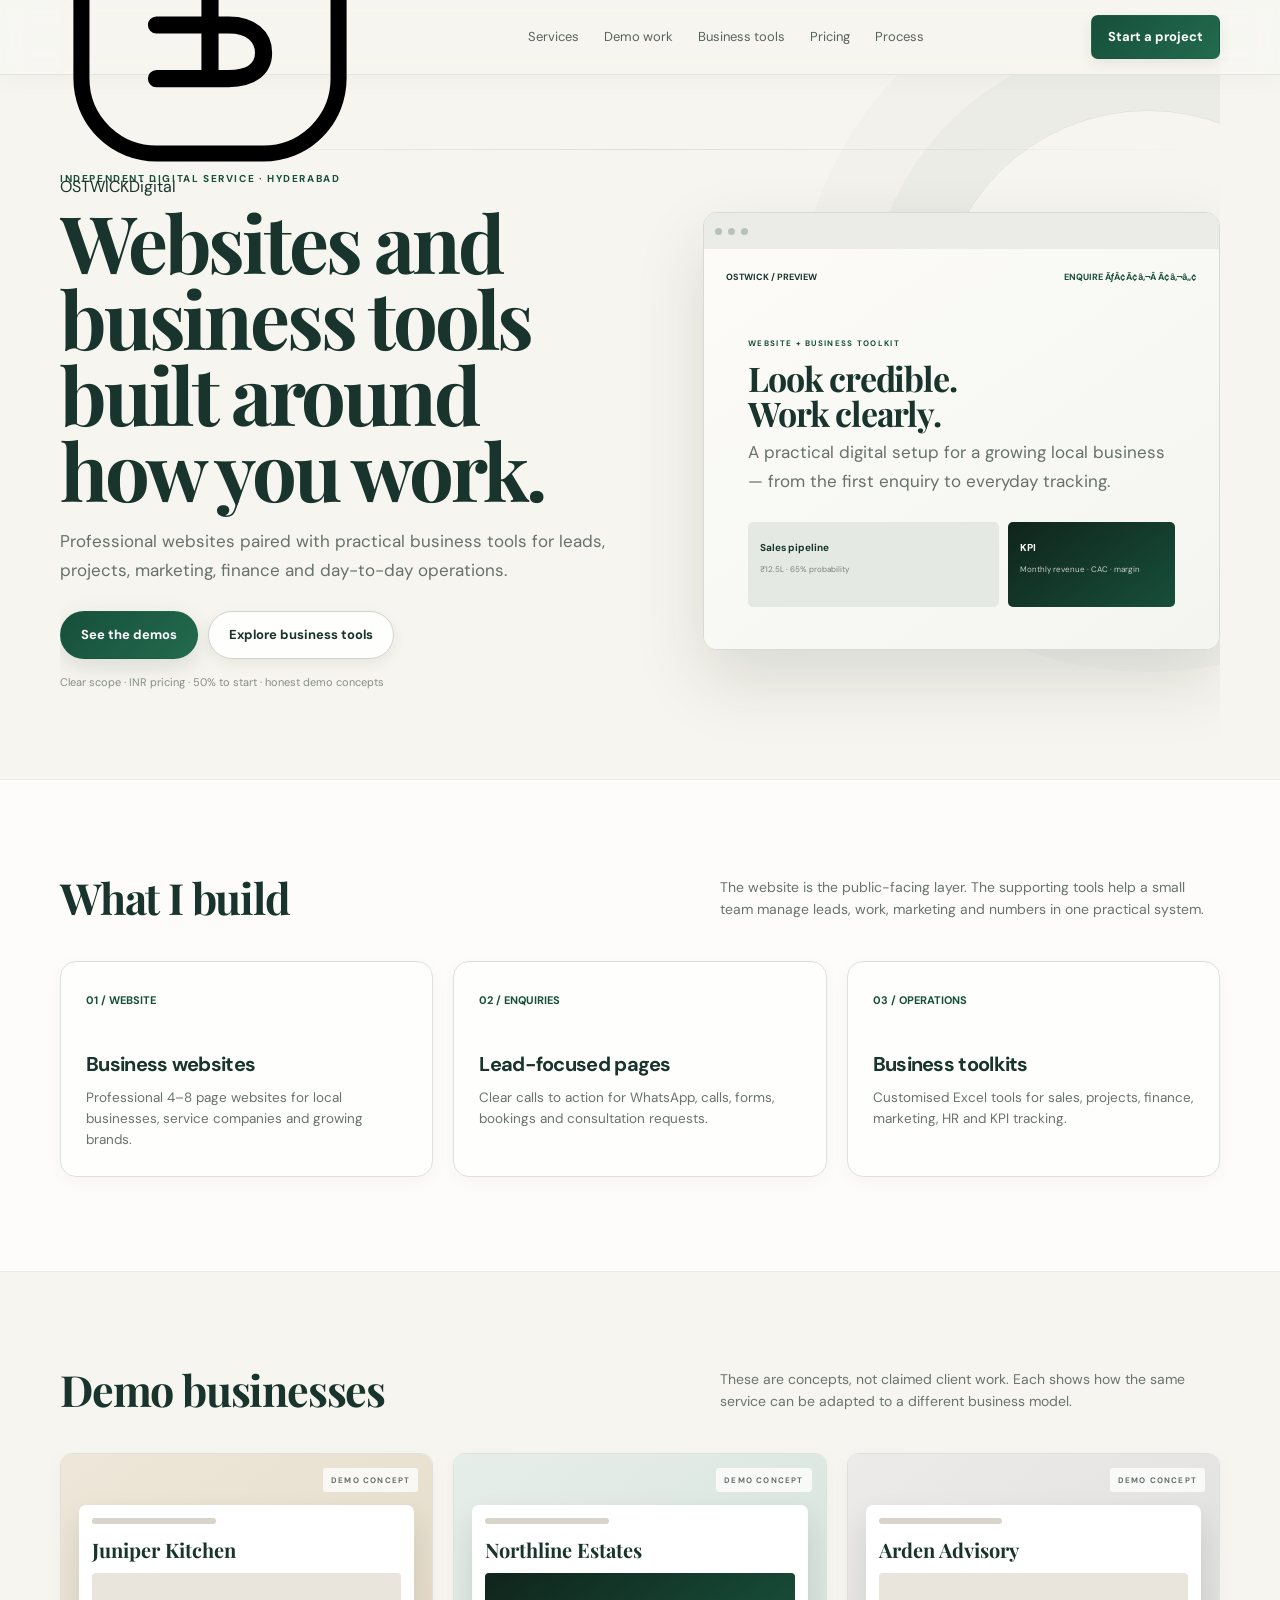
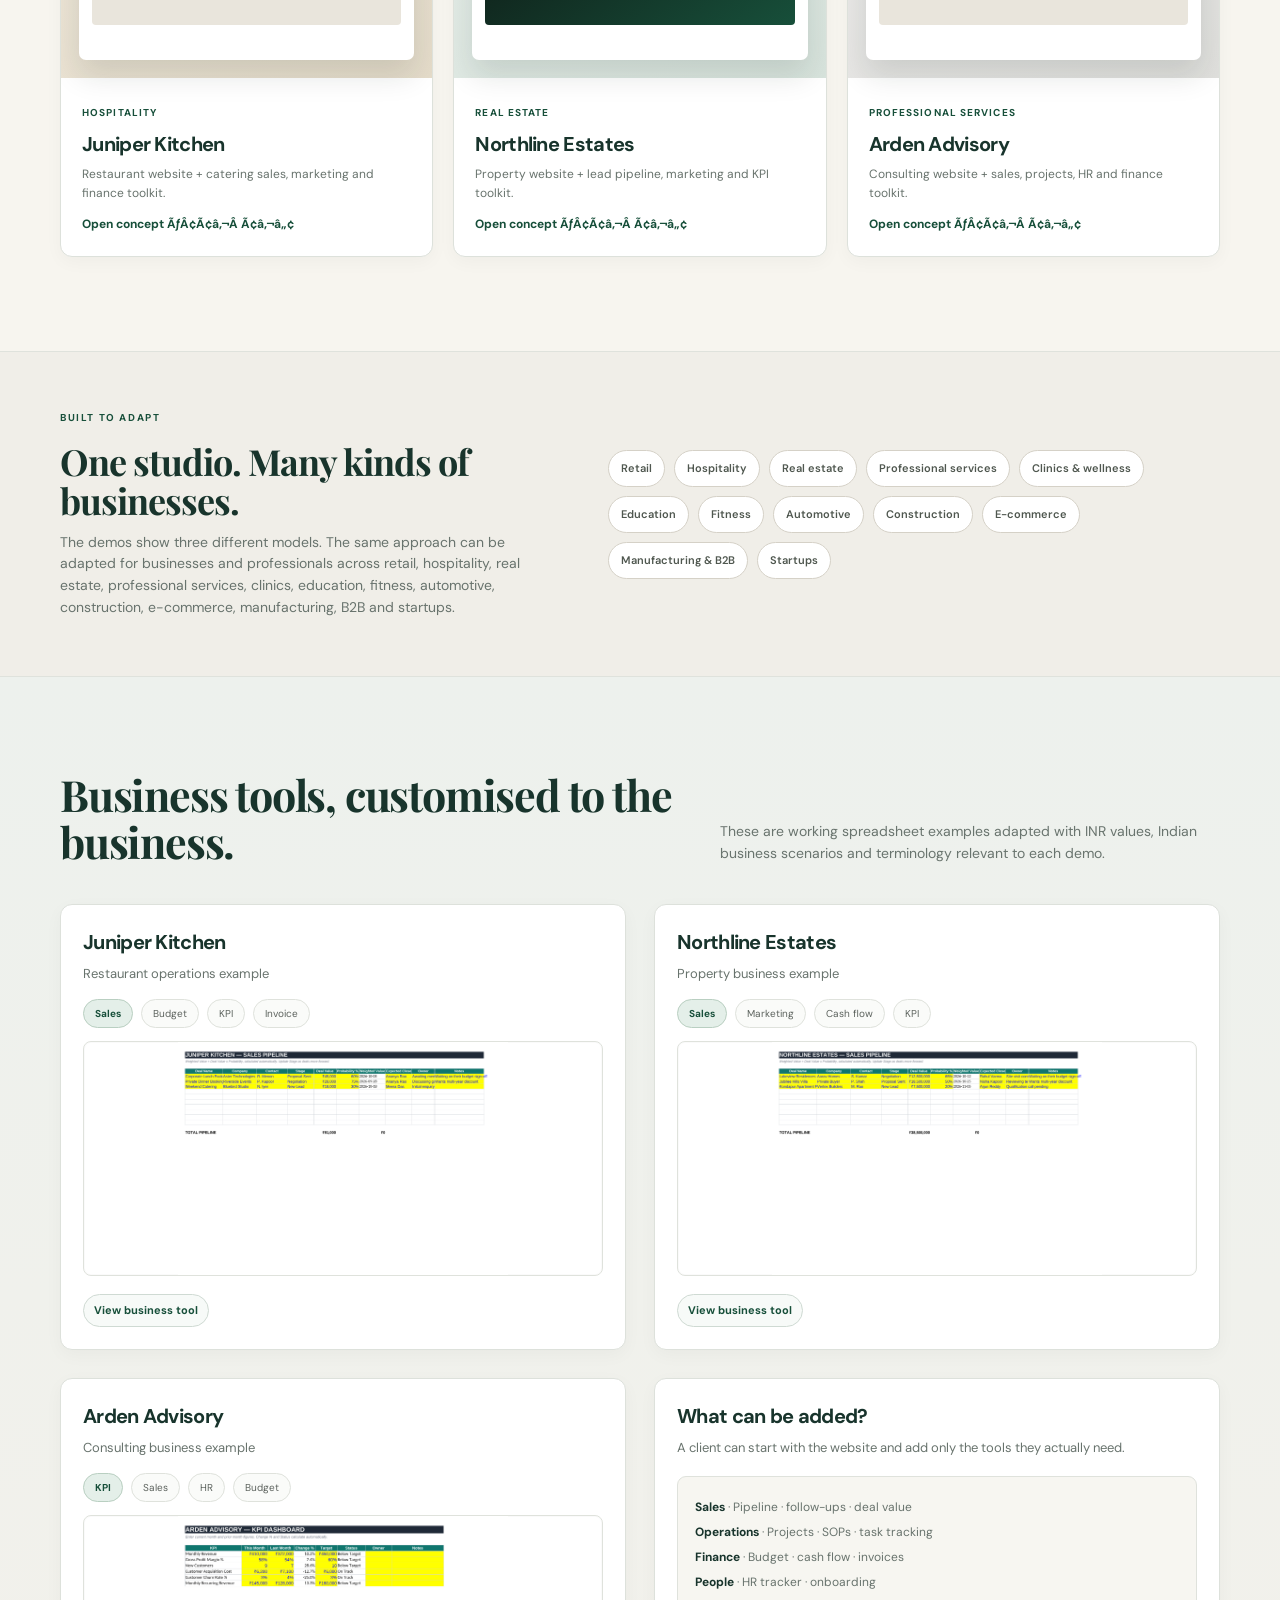
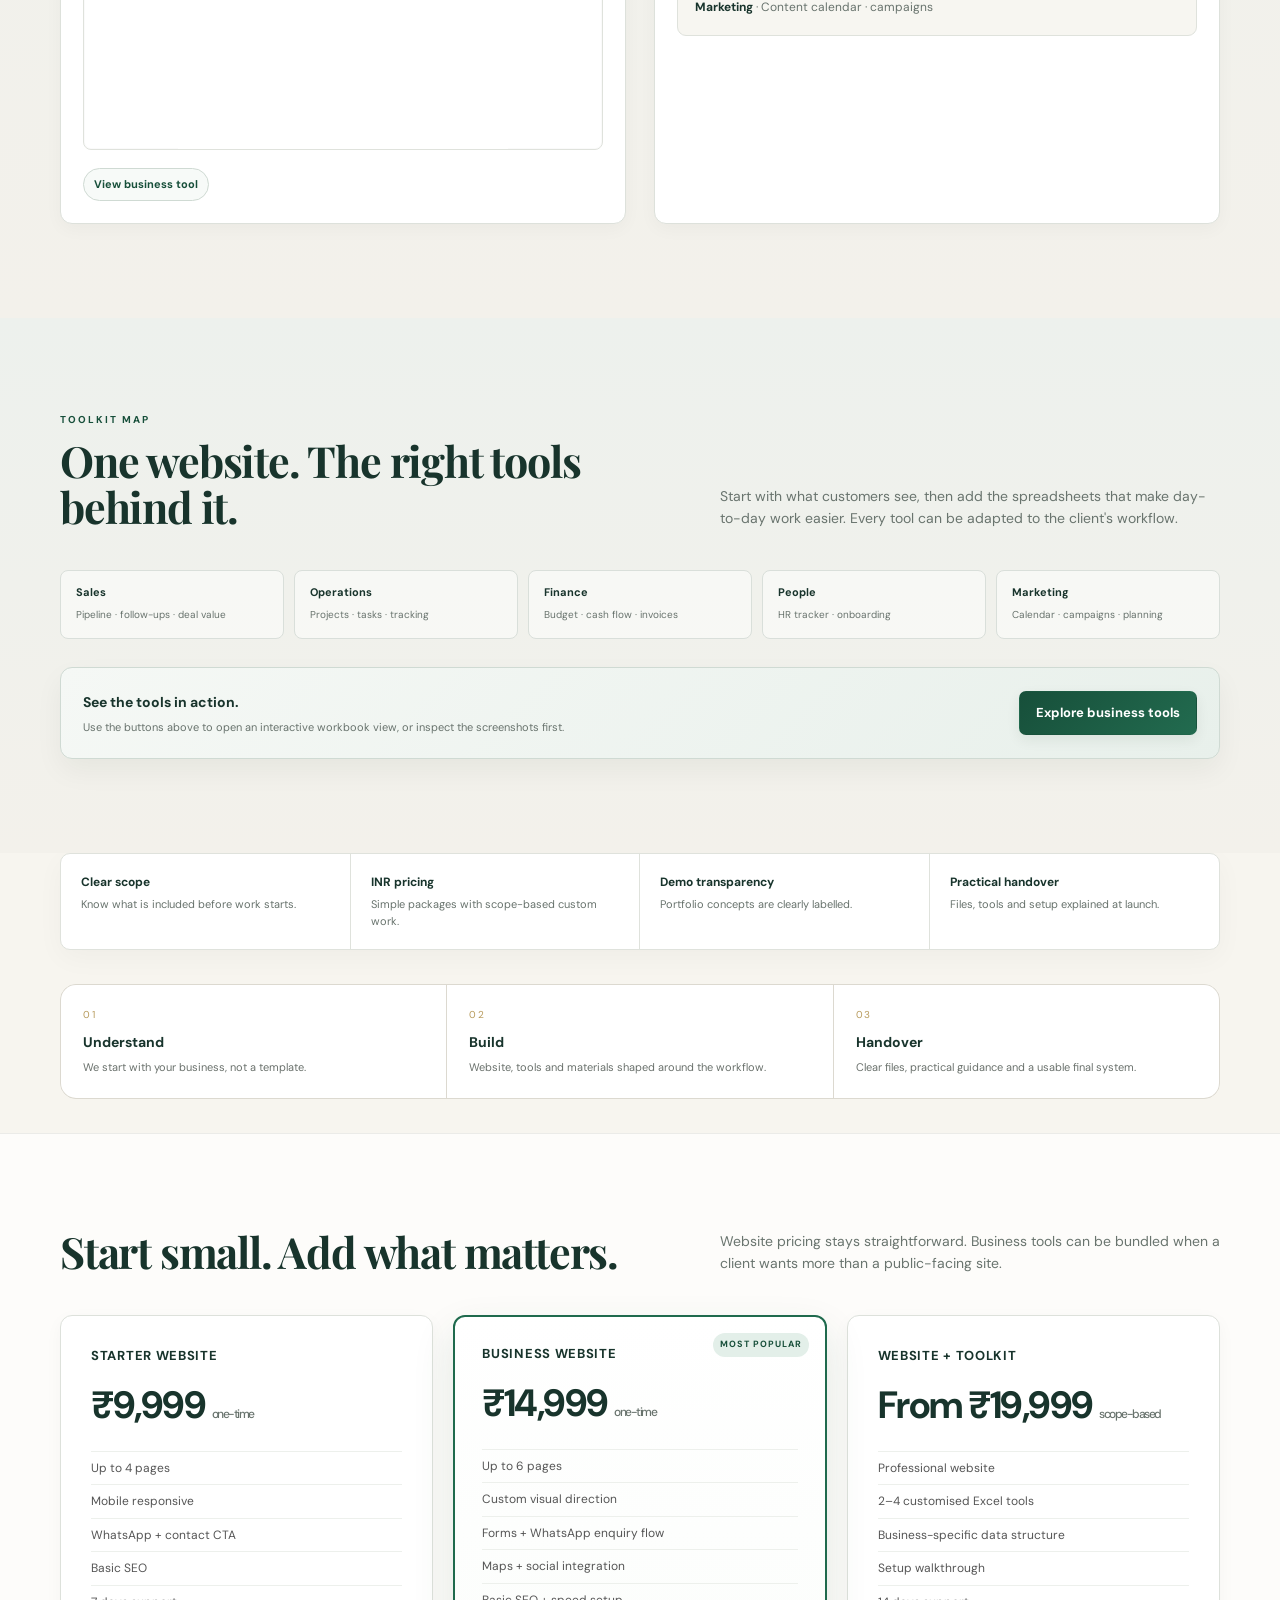
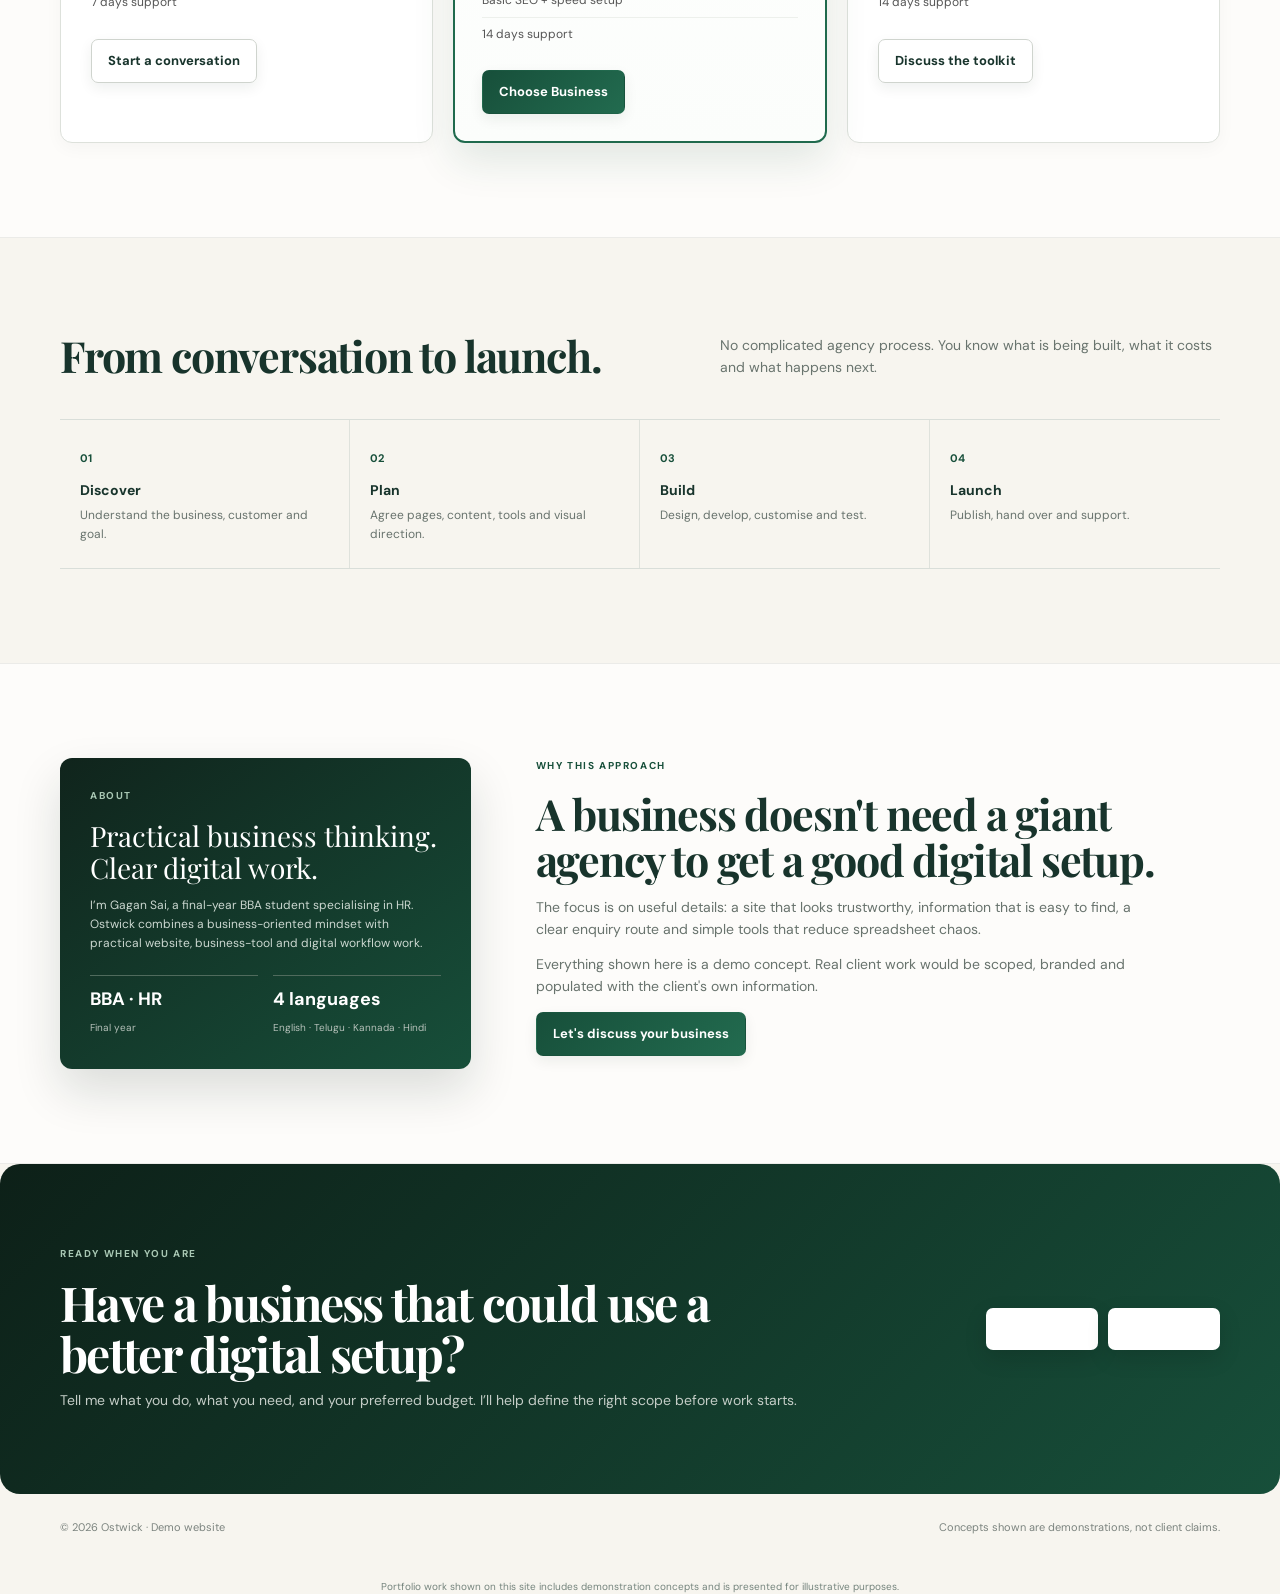
==== commit 13a7f1a8: "Polish website content and accessibility" ====
--- a/index.html
+++ b/index.html
@@ -4,7 +4,7 @@
 <head>
 <link href="assets/ostwick-mark.svg" rel="icon" type="image/svg+xml"/>
 <meta charset="utf-8"/><meta content="width=device-width,initial-scale=1" name="viewport"/>
-<title>Ostwick Digital ÃƒÂ¢Ã¢â€šÂ¬Ã¢â‚¬Â Websites, Business Tools &amp; Digital Systems</title>
+<title>Ostwick Digital — Websites, Business Tools &amp; Digital Systems</title>
 <meta content="Ostwick Digital builds professional websites, business tools and practical digital systems around how businesses and professionals work." name="description"/>
 <link href="https://fonts.googleapis.com" rel="preconnect"/><link crossorigin="" href="https://fonts.gstatic.com" rel="preconnect"/>
 <link href="https://fonts.googleapis.com/css2?family=DM+Sans:wght@400;500;600;700&amp;family=Playfair+Display:wght@600;700&amp;display=swap" rel="stylesheet"/>
@@ -47,7 +47,7 @@
 @media(max-width:850px){header{position:sticky}.brand:after{display:none}.trust-grid{grid-template-columns:1fr 1fr}.trust-item:nth-child(2){border-right:0}.trust-item:nth-child(-n+2){border-bottom:1px solid var(--line);padding-bottom:10px}.trust-item:nth-child(n+3){padding-top:10px}.tool-index{grid-template-columns:1fr 1fr}.cta-panel{display:block}.cta-panel .btn{margin-top:14px}.toolshot{height:210px}}
 </style>
 <style>
-/* 2.2 visual refinement ÃƒÂ¢Ã¢â€šÂ¬Ã¢â‚¬Â content intentionally preserved */
+/* 2.2 visual refinement — content intentionally preserved */
 :root{
  --ink:#18211d;--muted:#68736d;--paper:#f6f4ef;--card:#ffffff;--line:#dfe2dc;
  --green:#174f3a;--pale:#e8f0eb;--dark:#10241c;--gold:#b28a4b;
@@ -119,7 +119,7 @@
   .fit-strip{padding:46px 0}
 }
 </style><style>
-/* OSTWICK 3.0 ÃƒÂ¢Ã¢â€šÂ¬Ã¢â‚¬Â premium client-acquisition pass */
+/* OSTWICK 3.0 — premium client-acquisition pass */
 html{scroll-behavior:smooth}
 body{background:#f7f5ef;color:#18342c}
 ::selection{background:#dfe7df;color:#17352d}
@@ -160,20 +160,34 @@
 .micro-proof b{display:block;font-size:14px;margin-bottom:5px}
 .micro-proof small{display:block;color:#6a716c;font-size:11px;line-height:1.55}
 @media(max-width:700px){.micro-proof{grid-template-columns:1fr}}
-</style><style>.footer-note{max-width:720px;margin:18px auto 0;font-size:10px;line-height:1.5;opacity:.58}</style></head>
+</style><style>.footer-note{max-width:720px;margin:18px auto 0;font-size:10px;line-height:1.5;opacity:.58}</style>
+<style>
+/* Final client-readiness polish */
+.download{padding:7px 10px;border:1px solid #cfdad3;border-radius:999px;background:#f7faf8}
+.download:hover{background:#e8f0eb}
+.tool-tabs .tab{font-family:inherit}
+.contact .actions .btn{min-width:112px}
+.about-copy h2{max-width:720px}
+.footer-note{text-align:center}
+@media(max-width:520px){
+  .download{display:inline-block}
+  .contact .actions .btn{width:100%}
+}
+</style>
+</head>
 <body>
 <header><div class="wrap nav"><a aria-label="Ostwick Digital" class="ostwick-brand" href="#top"><span class="ostwick-brand-mark"><img alt="" aria-hidden="true" src="assets/ostwick-mark.svg"/></span><span><span class="ostwick-brand-name">OSTWICK</span><span class="ostwick-brand-sub">Digital</span></span></a><nav class="links"><a href="#services">Services</a><a href="#work">Demo work</a><a href="#tools">Business tools</a><a href="#pricing">Pricing</a><a href="#process">Process</a></nav><a class="navbtn" href="#contact">Start a project</a></div></header>
 <main id="top">
 <section class="wrap hero">
-<div><div class="eyebrow">Independent digital service Ãƒâ€šÃ‚· Hyderabad</div>
+<div><div class="eyebrow">Independent digital service · Hyderabad</div>
 <h1>Websites and business tools built around how you work.</h1>
-<p>Professional websites paired with practical business templates for leads, projects, marketing, finance and day-to-day operations.</p>
+<p>Professional websites paired with practical business tools for leads, projects, marketing, finance and day-to-day operations.</p>
 <div class="actions"><a class="btn primary" href="#work">See the demos</a><a class="btn secondary" href="#tools">Explore business tools</a></div>
-<div class="micro">Clear scope Ãƒâ€šÃ‚· INR pricing Ãƒâ€šÃ‚· 50% to start Ãƒâ€šÃ‚· honest demo concepts</div></div>
-<div class="browser"><div class="bar"><i class="dot"></i><i class="dot"></i><i class="dot"></i></div><div class="screen"><div class="screen-nav"><span>OSTWICK / PREVIEW</span><span>ENQUIRE ÃƒÂ¢Ã¢â‚¬Â Ã¢â‚¬â„¢</span></div><div class="screen-body"><small>Website + business toolkit</small><h3>Look credible.<br/>Work clearly.</h3><p>A practical digital setup for a growing local business ÃƒÂ¢Ã¢â€šÂ¬Ã¢â‚¬Â from the first enquiry to everyday tracking.</p><div class="screen-grid"><div class="screen-panel"><b>Sales pipeline</b><span>ÃƒÂ¢Ã¢â‚¬Å¡Ã‚Â¹12.5L Ãƒâ€šÃ‚· 65% probability</span></div><div class="screen-panel dark"><b>KPI</b><span>Monthly revenue Ãƒâ€šÃ‚· CAC Ãƒâ€šÃ‚· margin</span></div></div></div></div></div>
+<div class="micro">Clear scope · INR pricing · 50% to start · honest demo concepts</div></div>
+<div class="browser"><div class="bar"><i class="dot"></i><i class="dot"></i><i class="dot"></i></div><div class="screen"><div class="screen-nav"><span>OSTWICK / PREVIEW</span><span>ENQUIRE ÃƒÂ¢Ã¢â‚¬Â Ã¢â‚¬â„¢</span></div><div class="screen-body"><small>Website + business toolkit</small><h3>Look credible.<br/>Work clearly.</h3><p>A practical digital setup for a growing local business — from the first enquiry to everyday tracking.</p><div class="screen-grid"><div class="screen-panel"><b>Sales pipeline</b><span>₹12.5L · 65% probability</span></div><div class="screen-panel dark"><b>KPI</b><span>Monthly revenue · CAC · margin</span></div></div></div></div></div>
 </section>
-<section class="section alt reveal" id="services"><div class="wrap"><div class="section-head"><h2>What I build</h2><p>The website is the public-facing layer. The supporting tools help a small team keep leads, work, marketing and numbers in one practical system.</p></div><div class="grid3">
-<article class="service"><span class="num">01 / WEBSITE</span><h3>Business websites</h3><p>Professional 4ÃƒÂ¢Ã¢â€šÂ¬Ã¢â‚¬Å“8 page websites for local businesses, service companies and growing brands.</p></article>
+<section class="section alt reveal" id="services"><div class="wrap"><div class="section-head"><h2>What I build</h2><p>The website is the public-facing layer. The supporting tools help a small team manage leads, work, marketing and numbers in one practical system.</p></div><div class="grid3">
+<article class="service"><span class="num">01 / WEBSITE</span><h3>Business websites</h3><p>Professional 4–8 page websites for local businesses, service companies and growing brands.</p></article>
 <article class="service"><span class="num">02 / ENQUIRIES</span><h3>Lead-focused pages</h3><p>Clear calls to action for WhatsApp, calls, forms, bookings and consultation requests.</p></article>
 <article class="service"><span class="num">03 / OPERATIONS</span><h3>Business toolkits</h3><p>Customised Excel tools for sales, projects, finance, marketing, HR and KPI tracking.</p></article>
 </div></div></section>
@@ -196,13 +210,13 @@
 </div>
 </div>
 </section>
-<section class="section tool-section reveal" id="tools"><div class="wrap"><div class="section-head"><h2>Business tools, customised to the business.</h2><p>These are real working spreadsheet templates adapted with INR values, Indian-style business scenarios and the right terminology for each demo.</p></div><div class="tools">
-<div class="tool-card"><h3>Juniper Kitchen</h3><p>Restaurant operations example</p><div class="tool-tabs" data-group="juniper"><button class="tab active" onclick="pick(this,'juniper','Sales_Pipeline_Juniper_Kitchen.png')">Sales</button><button class="tab" onclick="pick(this,'juniper','Financial_Budget_Juniper_Kitchen.png')">Budget</button><button class="tab" onclick="pick(this,'juniper','KPI_Dashboard_Juniper_Kitchen.png')">KPI</button><button class="tab" onclick="pick(this,'juniper','Invoice_Juniper_Kitchen.png')">Invoice</button></div><img alt="Juniper Kitchen website demo" class="toolshot" id="juniper-shot" src="assets/01_Juniper_Kitchen/Sales_Pipeline_Juniper_Kitchen.png"/><a class="download" href="Ostwick_Workbook_Viewer.html?file=assets/01_Juniper_Kitchen/Sales_Pipeline_Juniper_Kitchen.xlsx&title=Juniper%20Kitchen%20Ã¢â‚¬â€%20Sales%20Pipeline">View business tool</a></div>
-<div class="tool-card"><h3>Northline Estates</h3><p>Property business example</p><div class="tool-tabs" data-group="northline"><button class="tab active" onclick="pick(this,'northline','Sales_Pipeline_Northline_Estates.png')">Sales</button><button class="tab" onclick="pick(this,'northline','Marketing_Calendar_Northline_Estates.png')">Marketing</button><button class="tab" onclick="pick(this,'northline','Cash_Flow_Dashboard_Northline_Estates.png')">Cash flow</button><button class="tab" onclick="pick(this,'northline','KPI_Dashboard_Northline_Estates.png')">KPI</button></div><img alt="Northline Estates website demo" class="toolshot" id="northline-shot" src="assets/02_Northline_Estates/Sales_Pipeline_Northline_Estates.png"/><a class="download" href="Ostwick_Workbook_Viewer.html?file=assets/02_Northline_Estates/Sales_Pipeline_Northline_Estates.xlsx&title=Northline%20Estates%20Ã¢â‚¬â€%20Sales%20Pipeline">View business tool</a></div>
-<div class="tool-card"><h3>Arden Advisory</h3><p>Consulting business example</p><div class="tool-tabs" data-group="arden"><button class="tab active" onclick="pick(this,'arden','KPI_Dashboard_Arden_Advisory.png')">KPI</button><button class="tab" onclick="pick(this,'arden','Sales_Pipeline_Arden_Advisory.png')">Sales</button><button class="tab" onclick="pick(this,'arden','HR_Tracker_Arden_Advisory.png')">HR</button><button class="tab" onclick="pick(this,'arden','Financial_Budget_Arden_Advisory.png')">Budget</button></div><img alt="Arden Advisory website demo" class="toolshot" id="arden-shot" src="assets/03_Arden_Advisory/KPI_Dashboard_Arden_Advisory.png"/><a class="download" href="Ostwick_Workbook_Viewer.html?file=assets/03_Arden_Advisory/KPI_Dashboard_Arden_Advisory.xlsx&title=Arden%20Advisory%20Ã¢â‚¬â€%20KPI%20Dashboard">View business tool</a></div>
-<div class="tool-card"><h3>What can be added?</h3><p>A client can start with the website and add only the tools they actually need.</p><div class="addons"><b>Sales</b><span> Ãƒâ€šÃ‚· Pipeline Ãƒâ€šÃ‚· follow-ups Ãƒâ€šÃ‚· deal value</span><br/><b>Operations</b><span> Ãƒâ€šÃ‚· Projects Ãƒâ€šÃ‚· SOPs Ãƒâ€šÃ‚· task tracking</span><br/><b>Finance</b><span> Ãƒâ€šÃ‚· Budget Ãƒâ€šÃ‚· cash flow Ãƒâ€šÃ‚· invoices</span><br/><b>People</b><span> Ãƒâ€šÃ‚· HR tracker Ãƒâ€šÃ‚· onboarding</span><br/><b>Marketing</b><span> Ãƒâ€šÃ‚· Content calendar Ãƒâ€šÃ‚· campaigns</span></div></div>
-</div></div></section>
-<section class="section tool-section reveal"><div class="wrap"><div class="section-head"><div><div class="section-kicker">Toolkit map</div><h2>One website. The right tools behind it.</h2></div><p>Start with what customers see, then add the spreadsheets that make day-to-day work easier. Every tool can be adapted to the client's workflow.</p></div><div class="tool-index"><div><b>Sales</b><span>Pipeline Ãƒâ€šÃ‚· follow-ups Ãƒâ€šÃ‚· deal value</span></div><div><b>Operations</b><span>Projects Ãƒâ€šÃ‚· tasks Ãƒâ€šÃ‚· tracking</span></div><div><b>Finance</b><span>Budget Ãƒâ€šÃ‚· cash flow Ãƒâ€šÃ‚· invoices</span></div><div><b>People</b><span>HR tracker Ãƒâ€šÃ‚· onboarding</span></div><div><b>Marketing</b><span>Calendar Ãƒâ€šÃ‚· campaigns Ãƒâ€šÃ‚· planning</span></div></div><div class="cta-panel"><div><b>See the tools as working examples.</b><span>Open the screenshots above or use the Excel demo links to inspect the structure.</span></div><a class="btn primary" href="#tools">Explore business tools</a></div></div></section>
+<section aria-labelledby="tools-heading" class="section tool-section reveal" id="tools"><div class="wrap"><div class="section-head"><h2 id="tools-heading">Business tools, customised to the business.</h2><p>These are working spreadsheet examples adapted with INR values, Indian business scenarios and terminology relevant to each demo.</p></div><div class="tools">
+<div class="tool-card"><h3>Juniper Kitchen</h3><p>Restaurant operations example</p><div class="tool-tabs" data-group="juniper"><button type="button" class="tab active" onclick="pick(this,'juniper','Sales_Pipeline_Juniper_Kitchen.png')">Sales</button><button type="button" class="tab" onclick="pick(this,'juniper','Financial_Budget_Juniper_Kitchen.png')">Budget</button><button type="button" class="tab" onclick="pick(this,'juniper','KPI_Dashboard_Juniper_Kitchen.png')">KPI</button><button type="button" class="tab" onclick="pick(this,'juniper','Invoice_Juniper_Kitchen.png')">Invoice</button></div><img alt="Juniper Kitchen website demo" class="toolshot" id="juniper-shot" src="assets/01_Juniper_Kitchen/Sales_Pipeline_Juniper_Kitchen.png"/><a class="download" aria-label="Open interactive business tool" href="Ostwick_Workbook_Viewer.html?file=assets/01_Juniper_Kitchen/Sales_Pipeline_Juniper_Kitchen.xlsx&title=Juniper%20Kitchen%20Ã¢â‚¬â€%20Sales%20Pipeline">View business tool</a></div>
+<div class="tool-card"><h3>Northline Estates</h3><p>Property business example</p><div class="tool-tabs" data-group="northline"><button type="button" class="tab active" onclick="pick(this,'northline','Sales_Pipeline_Northline_Estates.png')">Sales</button><button type="button" class="tab" onclick="pick(this,'northline','Marketing_Calendar_Northline_Estates.png')">Marketing</button><button type="button" class="tab" onclick="pick(this,'northline','Cash_Flow_Dashboard_Northline_Estates.png')">Cash flow</button><button type="button" class="tab" onclick="pick(this,'northline','KPI_Dashboard_Northline_Estates.png')">KPI</button></div><img alt="Northline Estates website demo" class="toolshot" id="northline-shot" src="assets/02_Northline_Estates/Sales_Pipeline_Northline_Estates.png"/><a class="download" aria-label="Open interactive business tool" href="Ostwick_Workbook_Viewer.html?file=assets/02_Northline_Estates/Sales_Pipeline_Northline_Estates.xlsx&title=Northline%20Estates%20Ã¢â‚¬â€%20Sales%20Pipeline">View business tool</a></div>
+<div class="tool-card"><h3>Arden Advisory</h3><p>Consulting business example</p><div class="tool-tabs" data-group="arden"><button type="button" class="tab active" onclick="pick(this,'arden','KPI_Dashboard_Arden_Advisory.png')">KPI</button><button type="button" class="tab" onclick="pick(this,'arden','Sales_Pipeline_Arden_Advisory.png')">Sales</button><button type="button" class="tab" onclick="pick(this,'arden','HR_Tracker_Arden_Advisory.png')">HR</button><button type="button" class="tab" onclick="pick(this,'arden','Financial_Budget_Arden_Advisory.png')">Budget</button></div><img alt="Arden Advisory website demo" class="toolshot" id="arden-shot" src="assets/03_Arden_Advisory/KPI_Dashboard_Arden_Advisory.png"/><a class="download" aria-label="Open interactive business tool" href="Ostwick_Workbook_Viewer.html?file=assets/03_Arden_Advisory/KPI_Dashboard_Arden_Advisory.xlsx&title=Arden%20Advisory%20Ã¢â‚¬â€%20KPI%20Dashboard">View business tool</a></div>
+<div class="tool-card"><h3>What can be added?</h3><p>A client can start with the website and add only the tools they actually need.</p><div class="addons"><b>Sales</b><span> · Pipeline · follow-ups · deal value</span><br/><b>Operations</b><span> · Projects · SOPs · task tracking</span><br/><b>Finance</b><span> · Budget · cash flow · invoices</span><br/><b>People</b><span> · HR tracker · onboarding</span><br/><b>Marketing</b><span> · Content calendar · campaigns</span></div></div>
+</div></div></section>
+<section class="section tool-section reveal"><div class="wrap"><div class="section-head"><div><div class="section-kicker">Toolkit map</div><h2>One website. The right tools behind it.</h2></div><p>Start with what customers see, then add the spreadsheets that make day-to-day work easier. Every tool can be adapted to the client's workflow.</p></div><div class="tool-index"><div><b>Sales</b><span>Pipeline · follow-ups · deal value</span></div><div><b>Operations</b><span>Projects · tasks · tracking</span></div><div><b>Finance</b><span>Budget · cash flow · invoices</span></div><div><b>People</b><span>HR tracker · onboarding</span></div><div><b>Marketing</b><span>Calendar · campaigns · planning</span></div></div><div class="cta-panel"><div><b>See the tools in action.</b><span>Use the buttons above to open an interactive workbook view, or inspect the screenshots first.</span></div><a class="btn primary" href="#tools">Explore business tools</a></div></div></section>
 <div class="trustbar">
 <div><b>Clear scope</b><span>Know what is included before work starts.</span></div>
 <div><b>INR pricing</b><span>Simple packages with scope-based custom work.</span></div>
@@ -215,22 +229,22 @@
 <div><span>03</span><b>Handover</b><small>Clear files, practical guidance and a usable final system.</small></div>
 </div>
 <section class="section alt reveal" id="pricing"><div class="wrap"><div class="section-head"><h2>Start small. Add what matters.</h2><p>Website pricing stays straightforward. Business tools can be bundled when a client wants more than a public-facing site.</p></div><div class="pricing">
-<article class="price"><h3>STARTER WEBSITE</h3><div class="amount">ÃƒÂ¢Ã¢â‚¬Å¡Ã‚Â¹9,999 <small>one-time</small></div><ul><li>Up to 4 pages</li><li>Mobile responsive</li><li>WhatsApp + contact CTA</li><li>Basic SEO</li><li>7 days support</li></ul><a class="btn secondary" href="#contact">Start a conversation</a></article>
-<article class="price featured"><span class="tag">Most popular</span><h3>BUSINESS WEBSITE</h3><div class="amount">ÃƒÂ¢Ã¢â‚¬Å¡Ã‚Â¹14,999 <small>one-time</small></div><ul><li>Up to 6 pages</li><li>Custom visual direction</li><li>Forms + WhatsApp enquiry flow</li><li>Maps + social integration</li><li>Basic SEO + speed setup</li><li>14 days support</li></ul><a class="btn primary" href="#contact">Choose Business</a></article>
-<article class="price"><h3>WEBSITE + TOOLKIT</h3><div class="amount">From ÃƒÂ¢Ã¢â‚¬Å¡Ã‚Â¹19,999 <small>scope-based</small></div><ul><li>Professional website</li><li>2ÃƒÂ¢Ã¢â€šÂ¬Ã¢â‚¬Å“4 customised Excel tools</li><li>Business-specific data structure</li><li>Setup walkthrough</li><li>14 days support</li></ul><a class="btn secondary" href="#contact">Discuss the toolkit</a></article>
+<article class="price"><h3>STARTER WEBSITE</h3><div class="amount">₹9,999 <small>one-time</small></div><ul><li>Up to 4 pages</li><li>Mobile responsive</li><li>WhatsApp + contact CTA</li><li>Basic SEO</li><li>7 days support</li></ul><a class="btn secondary" href="#contact">Start a conversation</a></article>
+<article class="price featured"><span class="tag">Most popular</span><h3>BUSINESS WEBSITE</h3><div class="amount">₹14,999 <small>one-time</small></div><ul><li>Up to 6 pages</li><li>Custom visual direction</li><li>Forms + WhatsApp enquiry flow</li><li>Maps + social integration</li><li>Basic SEO + speed setup</li><li>14 days support</li></ul><a class="btn primary" href="#contact">Choose Business</a></article>
+<article class="price"><h3>WEBSITE + TOOLKIT</h3><div class="amount">From ₹19,999 <small>scope-based</small></div><ul><li>Professional website</li><li>2–4 customised Excel tools</li><li>Business-specific data structure</li><li>Setup walkthrough</li><li>14 days support</li></ul><a class="btn secondary" href="#contact">Discuss the toolkit</a></article>
 </div></div></section>
 <section class="section reveal" id="process"><div class="wrap"><div class="section-head"><h2>From conversation to launch.</h2><p>No complicated agency process. You know what is being built, what it costs and what happens next.</p></div><div class="steps"><div class="step"><span class="num">01</span><strong>Discover</strong><p>Understand the business, customer and goal.</p></div><div class="step"><span class="num">02</span><strong>Plan</strong><p>Agree pages, content, tools and visual direction.</p></div><div class="step"><span class="num">03</span><strong>Build</strong><p>Design, develop, customise and test.</p></div><div class="step"><span class="num">04</span><strong>Launch</strong><p>Publish, hand over and support.</p></div></div></div></section>
-<section class="section alt"><div class="wrap about"><div class="about-card"><div class="eyebrow" style="color:#a9c8b4">About</div><div class="big">Practical business thinking. Clear digital work.</div><p>IÃƒÂ¢Ã¢â€šÂ¬Ã¢â€žÂ¢m Gagan Sai, a final-year BBA student specialising in HR. Ostwick combines a business-oriented mindset with practical website and productivity work.</p><div class="facts"><div class="fact"><b>BBA Ãƒâ€šÃ‚· HR</b><span>Final year</span></div><div class="fact"><b>4 languages</b><span>English Ãƒâ€šÃ‚· Telugu Ãƒâ€šÃ‚· Kannada Ãƒâ€šÃ‚· Hindi</span></div></div></div><div class="about-copy"><div class="eyebrow">Why this approach</div><h2>A business doesn't need a giant agency to get a good digital setup.</h2><p>The focus is on useful details: a site that looks trustworthy, information that is easy to find, a clear enquiry route and simple tools that reduce spreadsheet chaos.</p><p>Everything shown here is a demo concept. Real client work would be scoped, branded and populated with the client's own information.</p><a class="btn primary" href="#contact">Let's discuss your business</a></div></div></section>
-<section class="contact" id="contact"><div class="wrap contact-inner"><div><div class="eyebrow" style="color:#a9c8b4">Ready when you are</div><h2>Have a business that could use a better digital setup?</h2><p>Tell me what you do, what you need and your preferred budget.</p></div><div class="actions"><a class="btn secondary" href="mailto:gaganSU2005@outlook.com">Email me</a><a class="btn secondary" href="https://www.linkedin.com/in/gagan-uppari-a4126b257/" rel="noopener noreferrer" target="_blank">LinkedIn</a></div></div></section>
-</main><footer><div class="wrap footer"><div>Ãƒâ€šÃ‚Â© 2026 Ostwick Ãƒâ€šÃ‚· Demo website</div><div>Concepts shown are demonstrations, not client claims.</div></div><p class="footer-note">Portfolio work shown on this site includes demonstration concepts and is presented for illustrative purposes.</p></footer>
-<div class="modal" id="modal" onclick="if(event.target===this)closeDemo()"><div class="modalbox"><div class="modalhead"><strong id="modalTitle">Demo</strong><button class="close" onclick="closeDemo()">ÃƒÆ’Ã¢â‚¬â€</button></div><div class="demo" id="demoBody"></div></div></div>
+<section class="section alt"><div class="wrap about"><div class="about-card"><div class="eyebrow" style="color:#a9c8b4">About</div><div class="big">Practical business thinking. Clear digital work.</div><p>I’m Gagan Sai, a final-year BBA student specialising in HR. Ostwick combines a business-oriented mindset with practical website, business-tool and digital workflow work.</p><div class="facts"><div class="fact"><b>BBA · HR</b><span>Final year</span></div><div class="fact"><b>4 languages</b><span>English · Telugu · Kannada · Hindi</span></div></div></div><div class="about-copy"><div class="eyebrow">Why this approach</div><h2>A business doesn't need a giant agency to get a good digital setup.</h2><p>The focus is on useful details: a site that looks trustworthy, information that is easy to find, a clear enquiry route and simple tools that reduce spreadsheet chaos.</p><p>Everything shown here is a demo concept. Real client work would be scoped, branded and populated with the client's own information.</p><a class="btn primary" href="#contact">Let's discuss your business</a></div></div></section>
+<section class="contact" id="contact"><div class="wrap contact-inner"><div><div class="eyebrow" style="color:#a9c8b4">Ready when you are</div><h2>Have a business that could use a better digital setup?</h2><p>Tell me what you do, what you need, and your preferred budget. I’ll help define the right scope before work starts.</p></div><div class="actions"><a class="btn secondary" href="mailto:gaganSU2005@outlook.com">Email me</a><a class="btn secondary" href="https://www.linkedin.com/in/gagan-uppari-a4126b257/" rel="noopener noreferrer" target="_blank">LinkedIn</a></div></div></section>
+</main><footer><div class="wrap footer"><div>© 2026 Ostwick · Demo website</div><div>Concepts shown are demonstrations, not client claims.</div></div><p class="footer-note">Portfolio work shown on this site includes demonstration concepts and is presented for illustrative purposes.</p></footer>
+<div class="modal" id="modal" onclick="if(event.target===this)closeDemo()"><div class="modalbox"><div class="modalhead"><strong id="modalTitle">Demo</strong><button class="close" onclick="closeDemo()">×</button></div><div class="demo" id="demoBody"></div></div></div>
 <script>
 const demos={
 juniper:{title:'Juniper Kitchen',label:'Restaurant concept',heading:'A warm digital front door for a local restaurant.',text:'Website presentation paired with tools for catering sales, marketing, cash flow, budgeting, HR and invoices.',shot:'assets/01_Juniper_Kitchen/Sales_Pipeline_Juniper_Kitchen.png',tools:['Sales pipeline','Financial budget','Marketing calendar','KPI dashboard','Invoice']},
 northline:{title:'Northline Estates',label:'Real estate concept',heading:'Property presentation with an enquiry-first structure.',text:'A property-facing website backed by a realistic lead pipeline, marketing calendar, cash flow and KPI dashboard.',shot:'assets/02_Northline_Estates/Sales_Pipeline_Northline_Estates.png',tools:['Sales pipeline','Marketing calendar','Cash flow','KPI dashboard','Project tracker']},
 arden:{title:'Arden Advisory',label:'Consulting concept',heading:'Credibility and clarity for a professional services firm.',text:'A consulting website paired with practical tools for sales, projects, HR, marketing, finance and performance tracking.',shot:'assets/03_Arden_Advisory/KPI_Dashboard_Arden_Advisory.png',tools:['KPI dashboard','Sales pipeline','HR tracker','Financial budget','Project tracker']}
 };
-function openDemo(k){let d=demos[k];document.getElementById('modalTitle').textContent=d.title;document.getElementById('demoBody').innerHTML=`<div class="eyebrow">${d.label}</div><h2>${d.heading}</h2><p>${d.text}</p><img class="demo-image" src="${d.shot}" alt="Portfolio demonstration"><div class="demo-grid"><div><b>Included in the demo</b><span>${d.tools.join(' Ãƒâ€šÃ‚· ')}</span></div><div><b>Client reality</b><span>These are sample businesses and sample data. A real project would use the client's own brand, services, prices and business numbers.</span></div></div>`;document.getElementById('modal').classList.add('open');document.body.style.overflow='hidden';document.querySelector('.close')?.focus()}
+function openDemo(k){let d=demos[k];document.getElementById('modalTitle').textContent=d.title;document.getElementById('demoBody').innerHTML=`<div class="eyebrow">${d.label}</div><h2>${d.heading}</h2><p>${d.text}</p><img class="demo-image" src="${d.shot}" alt="Portfolio demonstration"><div class="demo-grid"><div><b>Included in the demo</b><span>${d.tools.join(' · ')}</span></div><div><b>Client reality</b><span>These are sample businesses and sample data. A real project would use the client's own brand, services, prices and business numbers.</span></div></div>`;document.getElementById('modal').classList.add('open');document.body.style.overflow='hidden';document.querySelector('.close')?.focus()}
 function closeDemo(){document.getElementById('modal').classList.remove('open');document.body.style.overflow=''}
 function pick(btn,group,file){document.querySelectorAll('[data-group="'+group+'"] .tab').forEach(x=>x.classList.remove('active'));btn.classList.add('active');const folder=group==='juniper'?'01_Juniper_Kitchen':group==='northline'?'02_Northline_Estates':'03_Arden_Advisory';const workbook=file.replace(/\.png$/i,'.xlsx');const title=file.replace(/\.png$/i,'').replace(/_/g,' ');window.location.href='Ostwick_Workbook_Viewer.html?file='+encodeURIComponent('assets/'+folder+'/'+workbook)+'&title='+encodeURIComponent(title)}
 
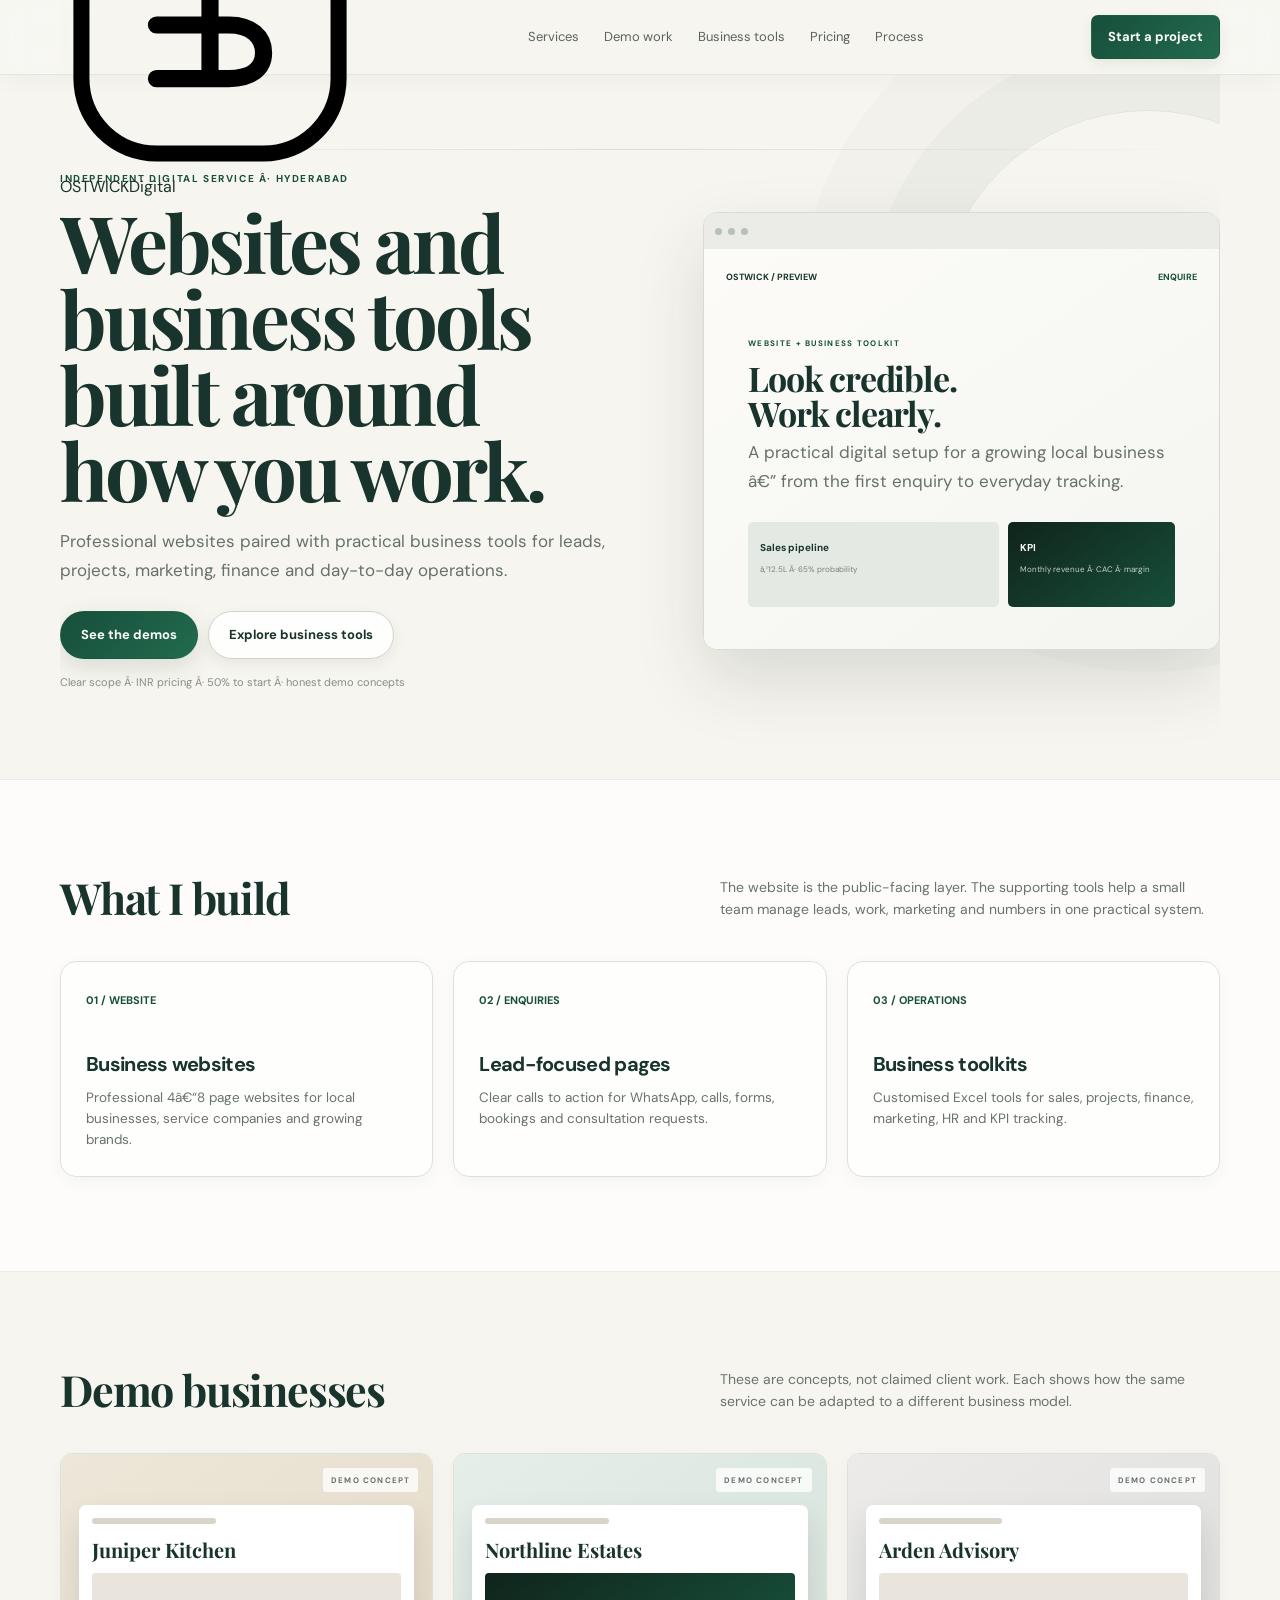
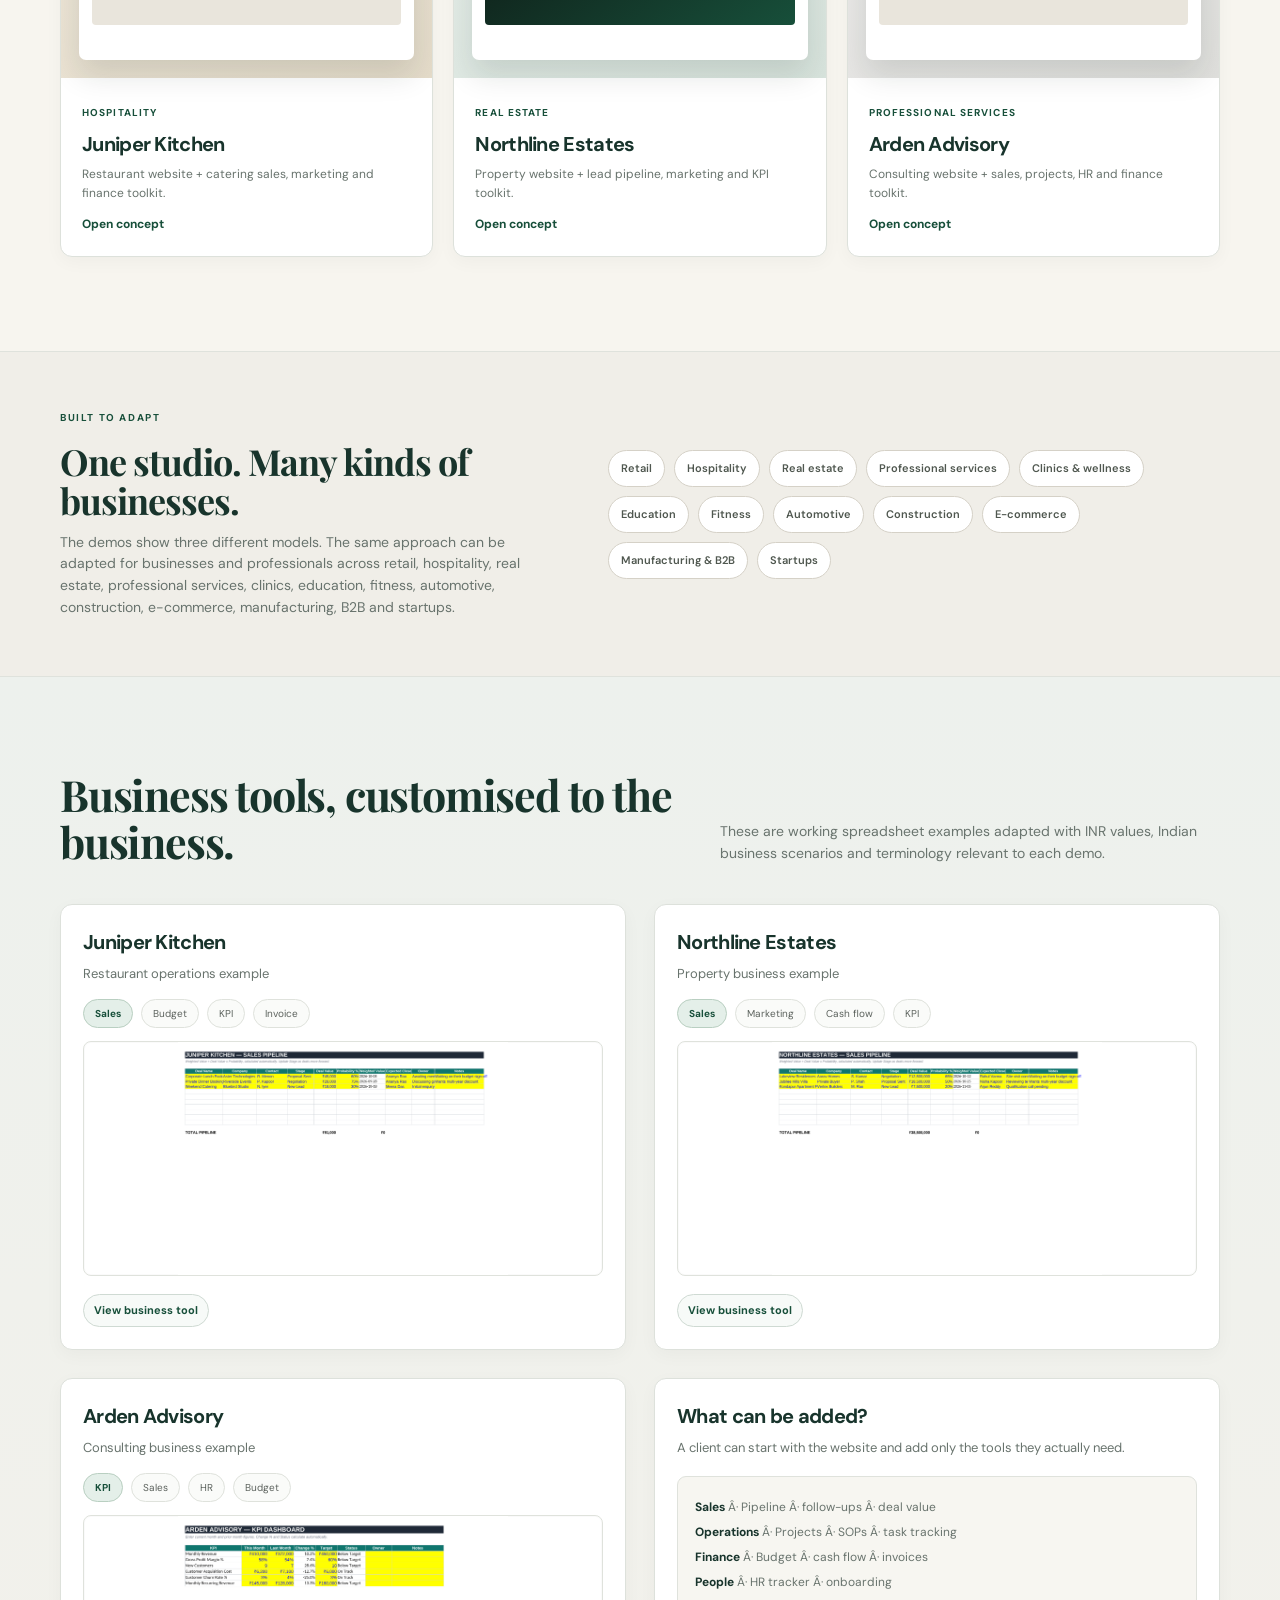
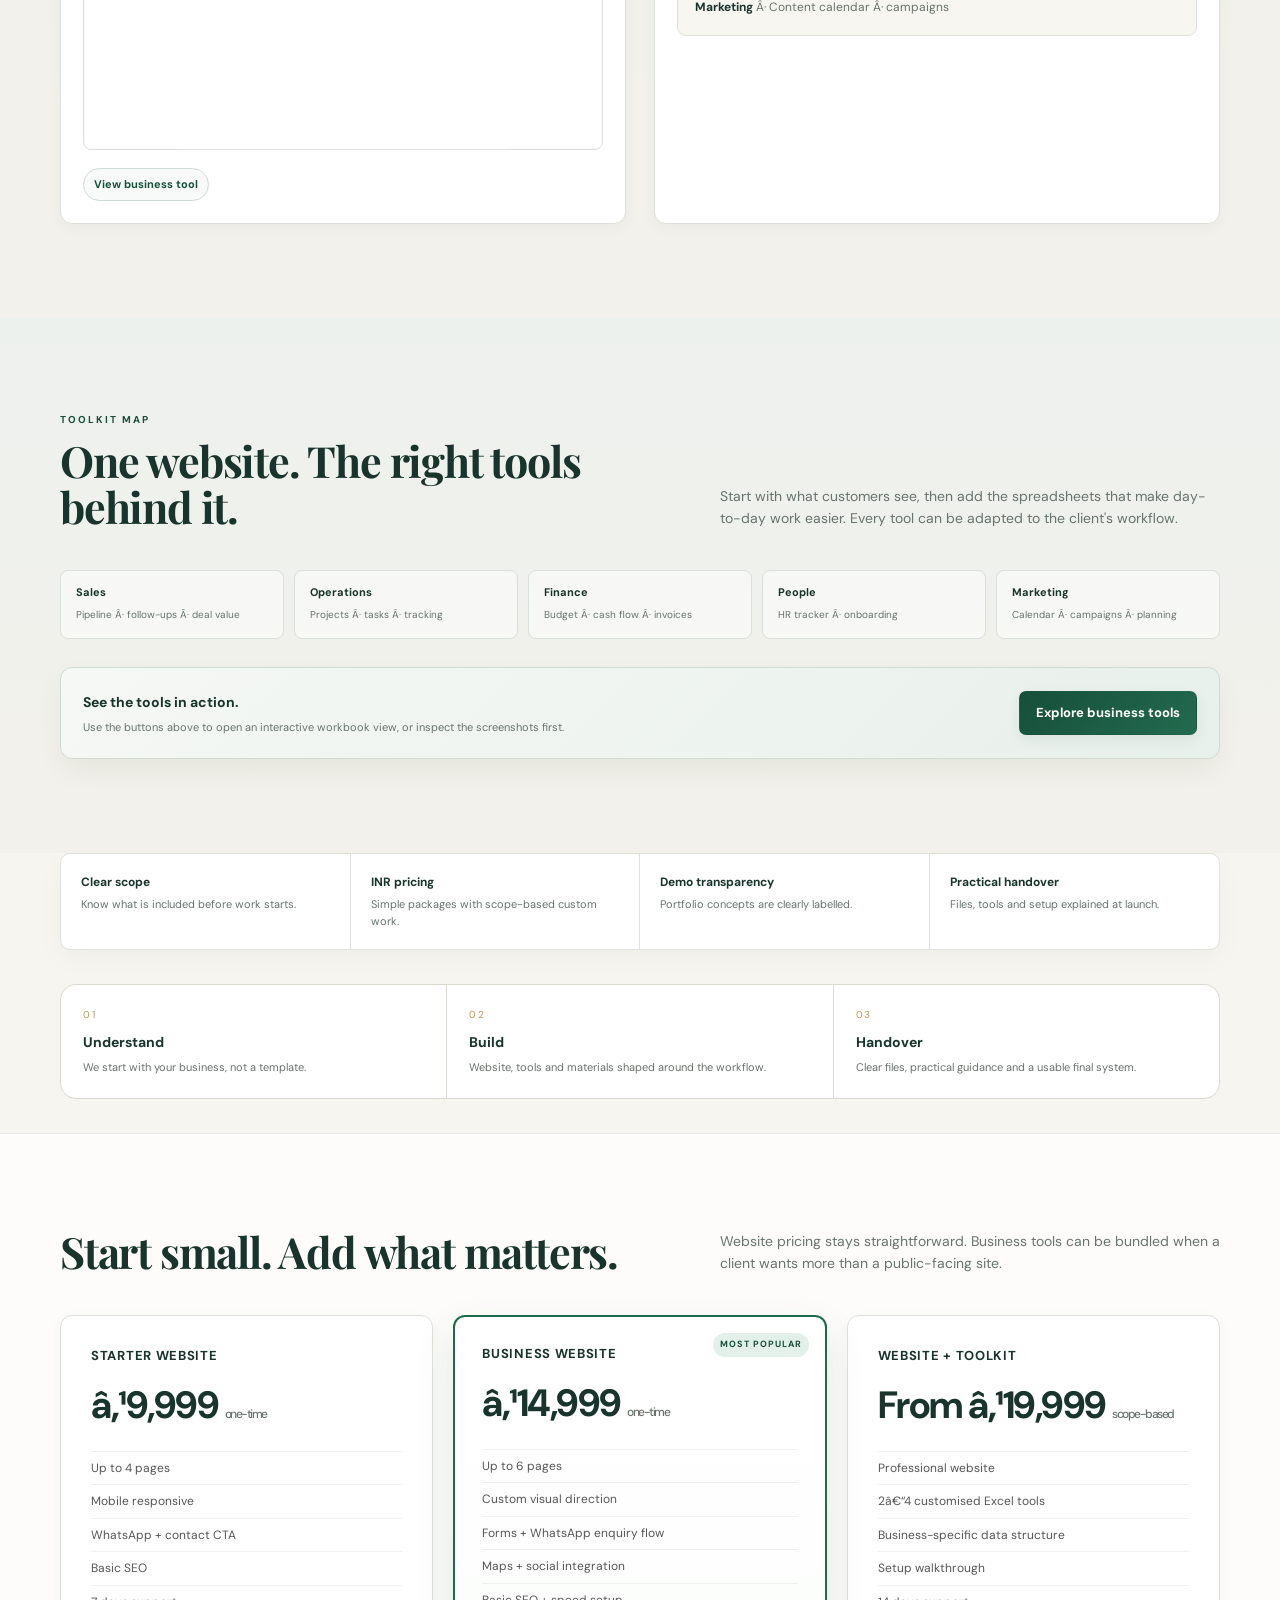
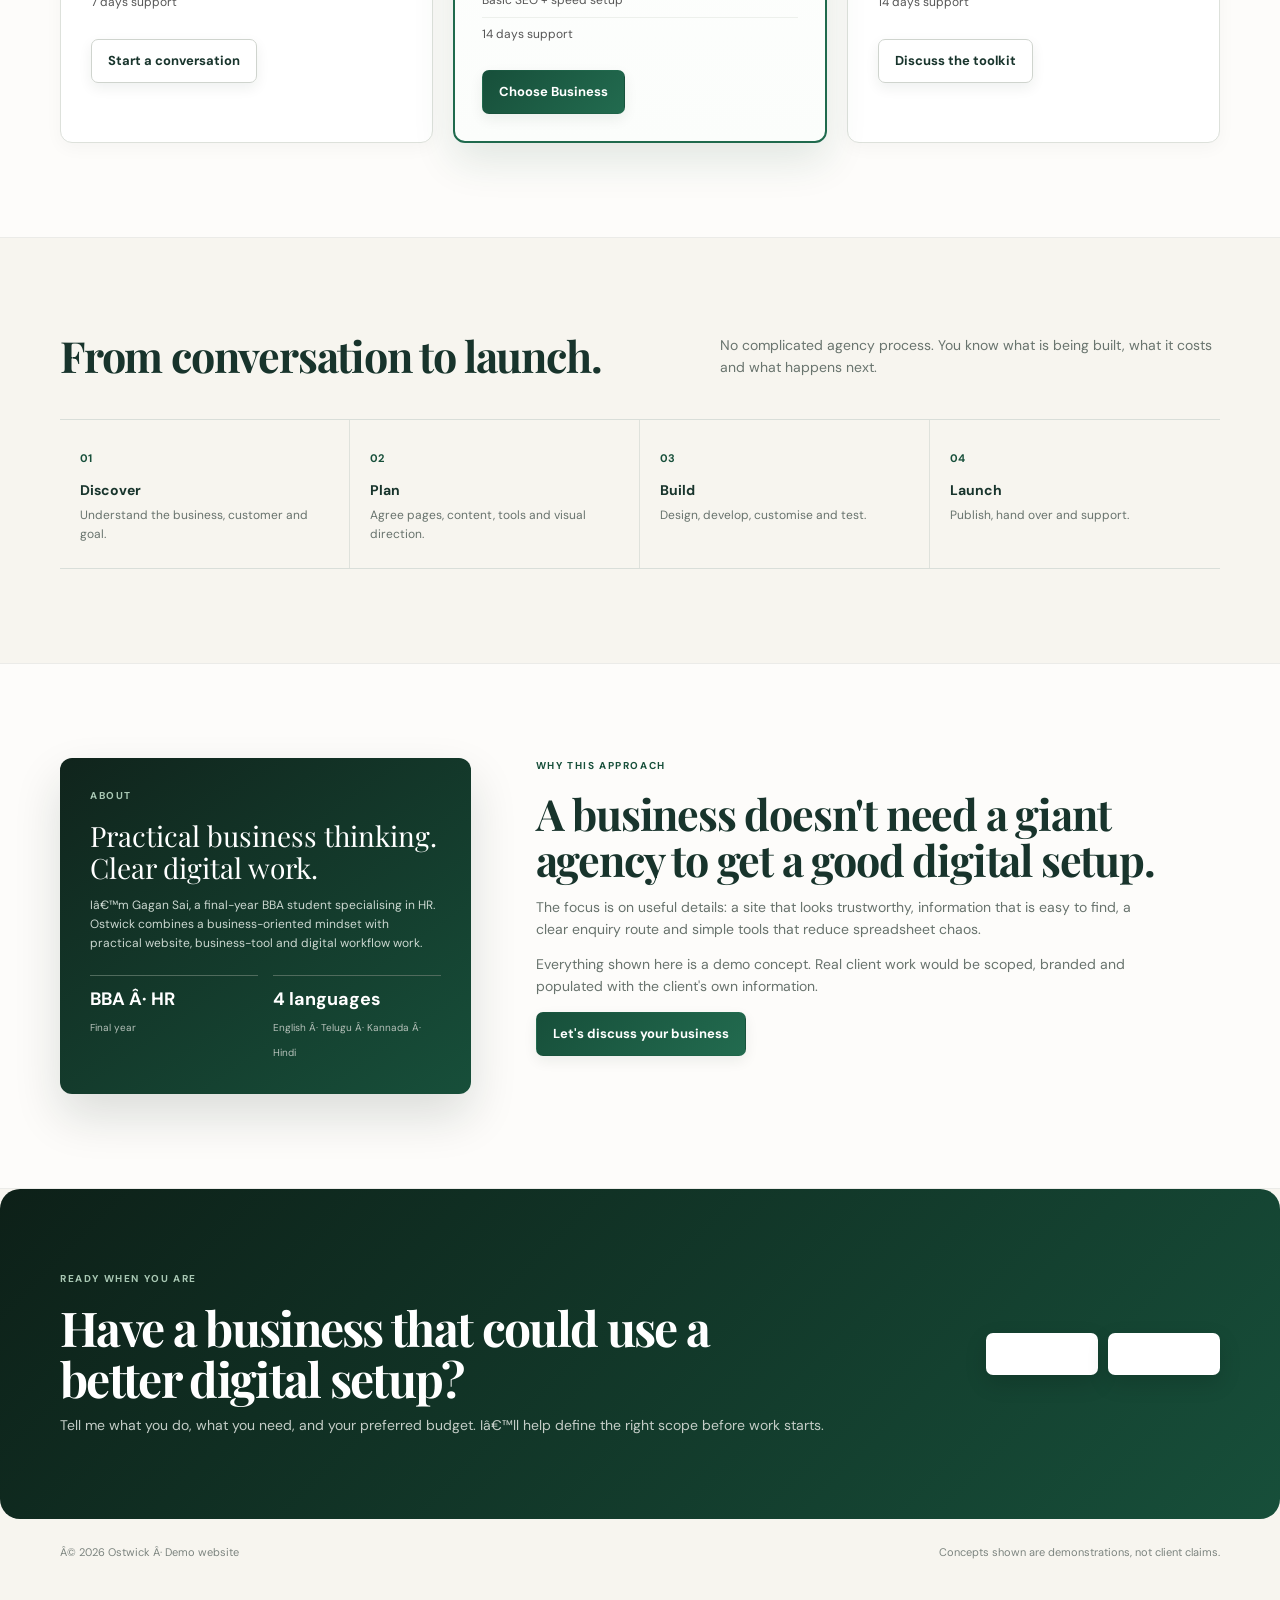
==== commit 4db41c51: "Clean remaining demo labels" ====
--- a/index.html
+++ b/index.html
@@ -4,7 +4,7 @@
 <head>
 <link href="assets/ostwick-mark.svg" rel="icon" type="image/svg+xml"/>
 <meta charset="utf-8"/><meta content="width=device-width,initial-scale=1" name="viewport"/>
-<title>Ostwick Digital — Websites, Business Tools &amp; Digital Systems</title>
+<title>Ostwick Digital â€” Websites, Business Tools &amp; Digital Systems</title>
 <meta content="Ostwick Digital builds professional websites, business tools and practical digital systems around how businesses and professionals work." name="description"/>
 <link href="https://fonts.googleapis.com" rel="preconnect"/><link crossorigin="" href="https://fonts.gstatic.com" rel="preconnect"/>
 <link href="https://fonts.googleapis.com/css2?family=DM+Sans:wght@400;500;600;700&amp;family=Playfair+Display:wght@600;700&amp;display=swap" rel="stylesheet"/>
@@ -47,7 +47,7 @@
 @media(max-width:850px){header{position:sticky}.brand:after{display:none}.trust-grid{grid-template-columns:1fr 1fr}.trust-item:nth-child(2){border-right:0}.trust-item:nth-child(-n+2){border-bottom:1px solid var(--line);padding-bottom:10px}.trust-item:nth-child(n+3){padding-top:10px}.tool-index{grid-template-columns:1fr 1fr}.cta-panel{display:block}.cta-panel .btn{margin-top:14px}.toolshot{height:210px}}
 </style>
 <style>
-/* 2.2 visual refinement — content intentionally preserved */
+/* 2.2 visual refinement â€” content intentionally preserved */
 :root{
  --ink:#18211d;--muted:#68736d;--paper:#f6f4ef;--card:#ffffff;--line:#dfe2dc;
  --green:#174f3a;--pale:#e8f0eb;--dark:#10241c;--gold:#b28a4b;
@@ -119,7 +119,7 @@
   .fit-strip{padding:46px 0}
 }
 </style><style>
-/* OSTWICK 3.0 — premium client-acquisition pass */
+/* OSTWICK 3.0 â€” premium client-acquisition pass */
 html{scroll-behavior:smooth}
 body{background:#f7f5ef;color:#18342c}
 ::selection{background:#dfe7df;color:#17352d}
@@ -179,22 +179,22 @@
 <header><div class="wrap nav"><a aria-label="Ostwick Digital" class="ostwick-brand" href="#top"><span class="ostwick-brand-mark"><img alt="" aria-hidden="true" src="assets/ostwick-mark.svg"/></span><span><span class="ostwick-brand-name">OSTWICK</span><span class="ostwick-brand-sub">Digital</span></span></a><nav class="links"><a href="#services">Services</a><a href="#work">Demo work</a><a href="#tools">Business tools</a><a href="#pricing">Pricing</a><a href="#process">Process</a></nav><a class="navbtn" href="#contact">Start a project</a></div></header>
 <main id="top">
 <section class="wrap hero">
-<div><div class="eyebrow">Independent digital service · Hyderabad</div>
+<div><div class="eyebrow">Independent digital service Â· Hyderabad</div>
 <h1>Websites and business tools built around how you work.</h1>
 <p>Professional websites paired with practical business tools for leads, projects, marketing, finance and day-to-day operations.</p>
 <div class="actions"><a class="btn primary" href="#work">See the demos</a><a class="btn secondary" href="#tools">Explore business tools</a></div>
-<div class="micro">Clear scope · INR pricing · 50% to start · honest demo concepts</div></div>
-<div class="browser"><div class="bar"><i class="dot"></i><i class="dot"></i><i class="dot"></i></div><div class="screen"><div class="screen-nav"><span>OSTWICK / PREVIEW</span><span>ENQUIRE ÃƒÂ¢Ã¢â‚¬Â Ã¢â‚¬â„¢</span></div><div class="screen-body"><small>Website + business toolkit</small><h3>Look credible.<br/>Work clearly.</h3><p>A practical digital setup for a growing local business — from the first enquiry to everyday tracking.</p><div class="screen-grid"><div class="screen-panel"><b>Sales pipeline</b><span>₹12.5L · 65% probability</span></div><div class="screen-panel dark"><b>KPI</b><span>Monthly revenue · CAC · margin</span></div></div></div></div></div>
+<div class="micro">Clear scope Â· INR pricing Â· 50% to start Â· honest demo concepts</div></div>
+<div class="browser"><div class="bar"><i class="dot"></i><i class="dot"></i><i class="dot"></i></div><div class="screen"><div class="screen-nav"><span>OSTWICK / PREVIEW</span><span>ENQUIRE</span></div><div class="screen-body"><small>Website + business toolkit</small><h3>Look credible.<br/>Work clearly.</h3><p>A practical digital setup for a growing local business â€” from the first enquiry to everyday tracking.</p><div class="screen-grid"><div class="screen-panel"><b>Sales pipeline</b><span>â‚¹12.5L Â· 65% probability</span></div><div class="screen-panel dark"><b>KPI</b><span>Monthly revenue Â· CAC Â· margin</span></div></div></div></div></div>
 </section>
 <section class="section alt reveal" id="services"><div class="wrap"><div class="section-head"><h2>What I build</h2><p>The website is the public-facing layer. The supporting tools help a small team manage leads, work, marketing and numbers in one practical system.</p></div><div class="grid3">
-<article class="service"><span class="num">01 / WEBSITE</span><h3>Business websites</h3><p>Professional 4–8 page websites for local businesses, service companies and growing brands.</p></article>
+<article class="service"><span class="num">01 / WEBSITE</span><h3>Business websites</h3><p>Professional 4â€“8 page websites for local businesses, service companies and growing brands.</p></article>
 <article class="service"><span class="num">02 / ENQUIRIES</span><h3>Lead-focused pages</h3><p>Clear calls to action for WhatsApp, calls, forms, bookings and consultation requests.</p></article>
 <article class="service"><span class="num">03 / OPERATIONS</span><h3>Business toolkits</h3><p>Customised Excel tools for sales, projects, finance, marketing, HR and KPI tracking.</p></article>
 </div></div></section>
 <section class="section reveal" id="work"><div class="wrap"><div class="section-head"><h2>Demo businesses</h2><p>These are concepts, not claimed client work. Each shows how the same service can be adapted to a different business model.</p></div><div class="portfolio">
-<article class="project"><div class="project-visual j"><div class="mini-site"><div class="line"></div><h4>Juniper Kitchen</h4><div class="block"></div></div></div><div class="project-info"><small>Hospitality</small><h3>Juniper Kitchen</h3><p>Restaurant website + catering sales, marketing and finance toolkit.</p><a class="view" href="#" onclick="openDemo('juniper');return false">Open concept ÃƒÂ¢Ã¢â‚¬Â Ã¢â‚¬â„¢</a></div></article>
-<article class="project"><div class="project-visual n"><div class="mini-site"><div class="line"></div><h4>Northline Estates</h4><div class="darkblock"></div></div></div><div class="project-info"><small>Real estate</small><h3>Northline Estates</h3><p>Property website + lead pipeline, marketing and KPI toolkit.</p><a class="view" href="#" onclick="openDemo('northline');return false">Open concept ÃƒÂ¢Ã¢â‚¬Â Ã¢â‚¬â„¢</a></div></article>
-<article class="project"><div class="project-visual a"><div class="mini-site"><div class="line"></div><h4>Arden Advisory</h4><div class="block"></div></div></div><div class="project-info"><small>Professional services</small><h3>Arden Advisory</h3><p>Consulting website + sales, projects, HR and finance toolkit.</p><a class="view" href="#" onclick="openDemo('arden');return false">Open concept ÃƒÂ¢Ã¢â‚¬Â Ã¢â‚¬â„¢</a></div></article>
+<article class="project"><div class="project-visual j"><div class="mini-site"><div class="line"></div><h4>Juniper Kitchen</h4><div class="block"></div></div></div><div class="project-info"><small>Hospitality</small><h3>Juniper Kitchen</h3><p>Restaurant website + catering sales, marketing and finance toolkit.</p><a class="view" href="#" onclick="openDemo('juniper');return false">Open concept</a></div></article>
+<article class="project"><div class="project-visual n"><div class="mini-site"><div class="line"></div><h4>Northline Estates</h4><div class="darkblock"></div></div></div><div class="project-info"><small>Real estate</small><h3>Northline Estates</h3><p>Property website + lead pipeline, marketing and KPI toolkit.</p><a class="view" href="#" onclick="openDemo('northline');return false">Open concept</a></div></article>
+<article class="project"><div class="project-visual a"><div class="mini-site"><div class="line"></div><h4>Arden Advisory</h4><div class="block"></div></div></div><div class="project-info"><small>Professional services</small><h3>Arden Advisory</h3><p>Consulting website + sales, projects, HR and finance toolkit.</p><a class="view" href="#" onclick="openDemo('arden');return false">Open concept</a></div></article>
 </div></div></section>
 <section class="fit-strip reveal">
 <div class="wrap">
@@ -211,12 +211,12 @@
 </div>
 </section>
 <section aria-labelledby="tools-heading" class="section tool-section reveal" id="tools"><div class="wrap"><div class="section-head"><h2 id="tools-heading">Business tools, customised to the business.</h2><p>These are working spreadsheet examples adapted with INR values, Indian business scenarios and terminology relevant to each demo.</p></div><div class="tools">
-<div class="tool-card"><h3>Juniper Kitchen</h3><p>Restaurant operations example</p><div class="tool-tabs" data-group="juniper"><button type="button" class="tab active" onclick="pick(this,'juniper','Sales_Pipeline_Juniper_Kitchen.png')">Sales</button><button type="button" class="tab" onclick="pick(this,'juniper','Financial_Budget_Juniper_Kitchen.png')">Budget</button><button type="button" class="tab" onclick="pick(this,'juniper','KPI_Dashboard_Juniper_Kitchen.png')">KPI</button><button type="button" class="tab" onclick="pick(this,'juniper','Invoice_Juniper_Kitchen.png')">Invoice</button></div><img alt="Juniper Kitchen website demo" class="toolshot" id="juniper-shot" src="assets/01_Juniper_Kitchen/Sales_Pipeline_Juniper_Kitchen.png"/><a class="download" aria-label="Open interactive business tool" href="Ostwick_Workbook_Viewer.html?file=assets/01_Juniper_Kitchen/Sales_Pipeline_Juniper_Kitchen.xlsx&title=Juniper%20Kitchen%20Ã¢â‚¬â€%20Sales%20Pipeline">View business tool</a></div>
-<div class="tool-card"><h3>Northline Estates</h3><p>Property business example</p><div class="tool-tabs" data-group="northline"><button type="button" class="tab active" onclick="pick(this,'northline','Sales_Pipeline_Northline_Estates.png')">Sales</button><button type="button" class="tab" onclick="pick(this,'northline','Marketing_Calendar_Northline_Estates.png')">Marketing</button><button type="button" class="tab" onclick="pick(this,'northline','Cash_Flow_Dashboard_Northline_Estates.png')">Cash flow</button><button type="button" class="tab" onclick="pick(this,'northline','KPI_Dashboard_Northline_Estates.png')">KPI</button></div><img alt="Northline Estates website demo" class="toolshot" id="northline-shot" src="assets/02_Northline_Estates/Sales_Pipeline_Northline_Estates.png"/><a class="download" aria-label="Open interactive business tool" href="Ostwick_Workbook_Viewer.html?file=assets/02_Northline_Estates/Sales_Pipeline_Northline_Estates.xlsx&title=Northline%20Estates%20Ã¢â‚¬â€%20Sales%20Pipeline">View business tool</a></div>
-<div class="tool-card"><h3>Arden Advisory</h3><p>Consulting business example</p><div class="tool-tabs" data-group="arden"><button type="button" class="tab active" onclick="pick(this,'arden','KPI_Dashboard_Arden_Advisory.png')">KPI</button><button type="button" class="tab" onclick="pick(this,'arden','Sales_Pipeline_Arden_Advisory.png')">Sales</button><button type="button" class="tab" onclick="pick(this,'arden','HR_Tracker_Arden_Advisory.png')">HR</button><button type="button" class="tab" onclick="pick(this,'arden','Financial_Budget_Arden_Advisory.png')">Budget</button></div><img alt="Arden Advisory website demo" class="toolshot" id="arden-shot" src="assets/03_Arden_Advisory/KPI_Dashboard_Arden_Advisory.png"/><a class="download" aria-label="Open interactive business tool" href="Ostwick_Workbook_Viewer.html?file=assets/03_Arden_Advisory/KPI_Dashboard_Arden_Advisory.xlsx&title=Arden%20Advisory%20Ã¢â‚¬â€%20KPI%20Dashboard">View business tool</a></div>
-<div class="tool-card"><h3>What can be added?</h3><p>A client can start with the website and add only the tools they actually need.</p><div class="addons"><b>Sales</b><span> · Pipeline · follow-ups · deal value</span><br/><b>Operations</b><span> · Projects · SOPs · task tracking</span><br/><b>Finance</b><span> · Budget · cash flow · invoices</span><br/><b>People</b><span> · HR tracker · onboarding</span><br/><b>Marketing</b><span> · Content calendar · campaigns</span></div></div>
-</div></div></section>
-<section class="section tool-section reveal"><div class="wrap"><div class="section-head"><div><div class="section-kicker">Toolkit map</div><h2>One website. The right tools behind it.</h2></div><p>Start with what customers see, then add the spreadsheets that make day-to-day work easier. Every tool can be adapted to the client's workflow.</p></div><div class="tool-index"><div><b>Sales</b><span>Pipeline · follow-ups · deal value</span></div><div><b>Operations</b><span>Projects · tasks · tracking</span></div><div><b>Finance</b><span>Budget · cash flow · invoices</span></div><div><b>People</b><span>HR tracker · onboarding</span></div><div><b>Marketing</b><span>Calendar · campaigns · planning</span></div></div><div class="cta-panel"><div><b>See the tools in action.</b><span>Use the buttons above to open an interactive workbook view, or inspect the screenshots first.</span></div><a class="btn primary" href="#tools">Explore business tools</a></div></div></section>
+<div class="tool-card"><h3>Juniper Kitchen</h3><p>Restaurant operations example</p><div class="tool-tabs" data-group="juniper"><button type="button" class="tab active" onclick="pick(this,'juniper','Sales_Pipeline_Juniper_Kitchen.png')">Sales</button><button type="button" class="tab" onclick="pick(this,'juniper','Financial_Budget_Juniper_Kitchen.png')">Budget</button><button type="button" class="tab" onclick="pick(this,'juniper','KPI_Dashboard_Juniper_Kitchen.png')">KPI</button><button type="button" class="tab" onclick="pick(this,'juniper','Invoice_Juniper_Kitchen.png')">Invoice</button></div><img alt="Juniper Kitchen website demo" class="toolshot" id="juniper-shot" src="assets/01_Juniper_Kitchen/Sales_Pipeline_Juniper_Kitchen.png"/><a class="download" aria-label="Open interactive business tool" href="Ostwick_Workbook_Viewer.html?file=assets/01_Juniper_Kitchen/Sales_Pipeline_Juniper_Kitchen.xlsx&title=Juniper%20Kitchen%20ÃƒÂ¢Ã¢â€šÂ¬Ã¢â‚¬Â%20Sales%20Pipeline">View business tool</a></div>
+<div class="tool-card"><h3>Northline Estates</h3><p>Property business example</p><div class="tool-tabs" data-group="northline"><button type="button" class="tab active" onclick="pick(this,'northline','Sales_Pipeline_Northline_Estates.png')">Sales</button><button type="button" class="tab" onclick="pick(this,'northline','Marketing_Calendar_Northline_Estates.png')">Marketing</button><button type="button" class="tab" onclick="pick(this,'northline','Cash_Flow_Dashboard_Northline_Estates.png')">Cash flow</button><button type="button" class="tab" onclick="pick(this,'northline','KPI_Dashboard_Northline_Estates.png')">KPI</button></div><img alt="Northline Estates website demo" class="toolshot" id="northline-shot" src="assets/02_Northline_Estates/Sales_Pipeline_Northline_Estates.png"/><a class="download" aria-label="Open interactive business tool" href="Ostwick_Workbook_Viewer.html?file=assets/02_Northline_Estates/Sales_Pipeline_Northline_Estates.xlsx&title=Northline%20Estates%20ÃƒÂ¢Ã¢â€šÂ¬Ã¢â‚¬Â%20Sales%20Pipeline">View business tool</a></div>
+<div class="tool-card"><h3>Arden Advisory</h3><p>Consulting business example</p><div class="tool-tabs" data-group="arden"><button type="button" class="tab active" onclick="pick(this,'arden','KPI_Dashboard_Arden_Advisory.png')">KPI</button><button type="button" class="tab" onclick="pick(this,'arden','Sales_Pipeline_Arden_Advisory.png')">Sales</button><button type="button" class="tab" onclick="pick(this,'arden','HR_Tracker_Arden_Advisory.png')">HR</button><button type="button" class="tab" onclick="pick(this,'arden','Financial_Budget_Arden_Advisory.png')">Budget</button></div><img alt="Arden Advisory website demo" class="toolshot" id="arden-shot" src="assets/03_Arden_Advisory/KPI_Dashboard_Arden_Advisory.png"/><a class="download" aria-label="Open interactive business tool" href="Ostwick_Workbook_Viewer.html?file=assets/03_Arden_Advisory/KPI_Dashboard_Arden_Advisory.xlsx&title=Arden%20Advisory%20ÃƒÂ¢Ã¢â€šÂ¬Ã¢â‚¬Â%20KPI%20Dashboard">View business tool</a></div>
+<div class="tool-card"><h3>What can be added?</h3><p>A client can start with the website and add only the tools they actually need.</p><div class="addons"><b>Sales</b><span> Â· Pipeline Â· follow-ups Â· deal value</span><br/><b>Operations</b><span> Â· Projects Â· SOPs Â· task tracking</span><br/><b>Finance</b><span> Â· Budget Â· cash flow Â· invoices</span><br/><b>People</b><span> Â· HR tracker Â· onboarding</span><br/><b>Marketing</b><span> Â· Content calendar Â· campaigns</span></div></div>
+</div></div></section>
+<section class="section tool-section reveal"><div class="wrap"><div class="section-head"><div><div class="section-kicker">Toolkit map</div><h2>One website. The right tools behind it.</h2></div><p>Start with what customers see, then add the spreadsheets that make day-to-day work easier. Every tool can be adapted to the client's workflow.</p></div><div class="tool-index"><div><b>Sales</b><span>Pipeline Â· follow-ups Â· deal value</span></div><div><b>Operations</b><span>Projects Â· tasks Â· tracking</span></div><div><b>Finance</b><span>Budget Â· cash flow Â· invoices</span></div><div><b>People</b><span>HR tracker Â· onboarding</span></div><div><b>Marketing</b><span>Calendar Â· campaigns Â· planning</span></div></div><div class="cta-panel"><div><b>See the tools in action.</b><span>Use the buttons above to open an interactive workbook view, or inspect the screenshots first.</span></div><a class="btn primary" href="#tools">Explore business tools</a></div></div></section>
 <div class="trustbar">
 <div><b>Clear scope</b><span>Know what is included before work starts.</span></div>
 <div><b>INR pricing</b><span>Simple packages with scope-based custom work.</span></div>
@@ -229,22 +229,22 @@
 <div><span>03</span><b>Handover</b><small>Clear files, practical guidance and a usable final system.</small></div>
 </div>
 <section class="section alt reveal" id="pricing"><div class="wrap"><div class="section-head"><h2>Start small. Add what matters.</h2><p>Website pricing stays straightforward. Business tools can be bundled when a client wants more than a public-facing site.</p></div><div class="pricing">
-<article class="price"><h3>STARTER WEBSITE</h3><div class="amount">₹9,999 <small>one-time</small></div><ul><li>Up to 4 pages</li><li>Mobile responsive</li><li>WhatsApp + contact CTA</li><li>Basic SEO</li><li>7 days support</li></ul><a class="btn secondary" href="#contact">Start a conversation</a></article>
-<article class="price featured"><span class="tag">Most popular</span><h3>BUSINESS WEBSITE</h3><div class="amount">₹14,999 <small>one-time</small></div><ul><li>Up to 6 pages</li><li>Custom visual direction</li><li>Forms + WhatsApp enquiry flow</li><li>Maps + social integration</li><li>Basic SEO + speed setup</li><li>14 days support</li></ul><a class="btn primary" href="#contact">Choose Business</a></article>
-<article class="price"><h3>WEBSITE + TOOLKIT</h3><div class="amount">From ₹19,999 <small>scope-based</small></div><ul><li>Professional website</li><li>2–4 customised Excel tools</li><li>Business-specific data structure</li><li>Setup walkthrough</li><li>14 days support</li></ul><a class="btn secondary" href="#contact">Discuss the toolkit</a></article>
+<article class="price"><h3>STARTER WEBSITE</h3><div class="amount">â‚¹9,999 <small>one-time</small></div><ul><li>Up to 4 pages</li><li>Mobile responsive</li><li>WhatsApp + contact CTA</li><li>Basic SEO</li><li>7 days support</li></ul><a class="btn secondary" href="#contact">Start a conversation</a></article>
+<article class="price featured"><span class="tag">Most popular</span><h3>BUSINESS WEBSITE</h3><div class="amount">â‚¹14,999 <small>one-time</small></div><ul><li>Up to 6 pages</li><li>Custom visual direction</li><li>Forms + WhatsApp enquiry flow</li><li>Maps + social integration</li><li>Basic SEO + speed setup</li><li>14 days support</li></ul><a class="btn primary" href="#contact">Choose Business</a></article>
+<article class="price"><h3>WEBSITE + TOOLKIT</h3><div class="amount">From â‚¹19,999 <small>scope-based</small></div><ul><li>Professional website</li><li>2â€“4 customised Excel tools</li><li>Business-specific data structure</li><li>Setup walkthrough</li><li>14 days support</li></ul><a class="btn secondary" href="#contact">Discuss the toolkit</a></article>
 </div></div></section>
 <section class="section reveal" id="process"><div class="wrap"><div class="section-head"><h2>From conversation to launch.</h2><p>No complicated agency process. You know what is being built, what it costs and what happens next.</p></div><div class="steps"><div class="step"><span class="num">01</span><strong>Discover</strong><p>Understand the business, customer and goal.</p></div><div class="step"><span class="num">02</span><strong>Plan</strong><p>Agree pages, content, tools and visual direction.</p></div><div class="step"><span class="num">03</span><strong>Build</strong><p>Design, develop, customise and test.</p></div><div class="step"><span class="num">04</span><strong>Launch</strong><p>Publish, hand over and support.</p></div></div></div></section>
-<section class="section alt"><div class="wrap about"><div class="about-card"><div class="eyebrow" style="color:#a9c8b4">About</div><div class="big">Practical business thinking. Clear digital work.</div><p>I’m Gagan Sai, a final-year BBA student specialising in HR. Ostwick combines a business-oriented mindset with practical website, business-tool and digital workflow work.</p><div class="facts"><div class="fact"><b>BBA · HR</b><span>Final year</span></div><div class="fact"><b>4 languages</b><span>English · Telugu · Kannada · Hindi</span></div></div></div><div class="about-copy"><div class="eyebrow">Why this approach</div><h2>A business doesn't need a giant agency to get a good digital setup.</h2><p>The focus is on useful details: a site that looks trustworthy, information that is easy to find, a clear enquiry route and simple tools that reduce spreadsheet chaos.</p><p>Everything shown here is a demo concept. Real client work would be scoped, branded and populated with the client's own information.</p><a class="btn primary" href="#contact">Let's discuss your business</a></div></div></section>
-<section class="contact" id="contact"><div class="wrap contact-inner"><div><div class="eyebrow" style="color:#a9c8b4">Ready when you are</div><h2>Have a business that could use a better digital setup?</h2><p>Tell me what you do, what you need, and your preferred budget. I’ll help define the right scope before work starts.</p></div><div class="actions"><a class="btn secondary" href="mailto:gaganSU2005@outlook.com">Email me</a><a class="btn secondary" href="https://www.linkedin.com/in/gagan-uppari-a4126b257/" rel="noopener noreferrer" target="_blank">LinkedIn</a></div></div></section>
-</main><footer><div class="wrap footer"><div>© 2026 Ostwick · Demo website</div><div>Concepts shown are demonstrations, not client claims.</div></div><p class="footer-note">Portfolio work shown on this site includes demonstration concepts and is presented for illustrative purposes.</p></footer>
-<div class="modal" id="modal" onclick="if(event.target===this)closeDemo()"><div class="modalbox"><div class="modalhead"><strong id="modalTitle">Demo</strong><button class="close" onclick="closeDemo()">×</button></div><div class="demo" id="demoBody"></div></div></div>
+<section class="section alt"><div class="wrap about"><div class="about-card"><div class="eyebrow" style="color:#a9c8b4">About</div><div class="big">Practical business thinking. Clear digital work.</div><p>Iâ€™m Gagan Sai, a final-year BBA student specialising in HR. Ostwick combines a business-oriented mindset with practical website, business-tool and digital workflow work.</p><div class="facts"><div class="fact"><b>BBA Â· HR</b><span>Final year</span></div><div class="fact"><b>4 languages</b><span>English Â· Telugu Â· Kannada Â· Hindi</span></div></div></div><div class="about-copy"><div class="eyebrow">Why this approach</div><h2>A business doesn't need a giant agency to get a good digital setup.</h2><p>The focus is on useful details: a site that looks trustworthy, information that is easy to find, a clear enquiry route and simple tools that reduce spreadsheet chaos.</p><p>Everything shown here is a demo concept. Real client work would be scoped, branded and populated with the client's own information.</p><a class="btn primary" href="#contact">Let's discuss your business</a></div></div></section>
+<section class="contact" id="contact"><div class="wrap contact-inner"><div><div class="eyebrow" style="color:#a9c8b4">Ready when you are</div><h2>Have a business that could use a better digital setup?</h2><p>Tell me what you do, what you need, and your preferred budget. Iâ€™ll help define the right scope before work starts.</p></div><div class="actions"><a class="btn secondary" href="mailto:gaganSU2005@outlook.com">Email me</a><a class="btn secondary" href="https://www.linkedin.com/in/gagan-uppari-a4126b257/" rel="noopener noreferrer" target="_blank">LinkedIn</a></div></div></section>
+</main><footer><div class="wrap footer"><div>Â© 2026 Ostwick Â· Demo website</div><div>Concepts shown are demonstrations, not client claims.</div></div><p class="footer-note">Portfolio work shown on this site includes demonstration concepts and is presented for illustrative purposes.</p></footer>
+<div class="modal" id="modal" onclick="if(event.target===this)closeDemo()"><div class="modalbox"><div class="modalhead"><strong id="modalTitle">Demo</strong><button class="close" onclick="closeDemo()">Ã—</button></div><div class="demo" id="demoBody"></div></div></div>
 <script>
 const demos={
 juniper:{title:'Juniper Kitchen',label:'Restaurant concept',heading:'A warm digital front door for a local restaurant.',text:'Website presentation paired with tools for catering sales, marketing, cash flow, budgeting, HR and invoices.',shot:'assets/01_Juniper_Kitchen/Sales_Pipeline_Juniper_Kitchen.png',tools:['Sales pipeline','Financial budget','Marketing calendar','KPI dashboard','Invoice']},
 northline:{title:'Northline Estates',label:'Real estate concept',heading:'Property presentation with an enquiry-first structure.',text:'A property-facing website backed by a realistic lead pipeline, marketing calendar, cash flow and KPI dashboard.',shot:'assets/02_Northline_Estates/Sales_Pipeline_Northline_Estates.png',tools:['Sales pipeline','Marketing calendar','Cash flow','KPI dashboard','Project tracker']},
 arden:{title:'Arden Advisory',label:'Consulting concept',heading:'Credibility and clarity for a professional services firm.',text:'A consulting website paired with practical tools for sales, projects, HR, marketing, finance and performance tracking.',shot:'assets/03_Arden_Advisory/KPI_Dashboard_Arden_Advisory.png',tools:['KPI dashboard','Sales pipeline','HR tracker','Financial budget','Project tracker']}
 };
-function openDemo(k){let d=demos[k];document.getElementById('modalTitle').textContent=d.title;document.getElementById('demoBody').innerHTML=`<div class="eyebrow">${d.label}</div><h2>${d.heading}</h2><p>${d.text}</p><img class="demo-image" src="${d.shot}" alt="Portfolio demonstration"><div class="demo-grid"><div><b>Included in the demo</b><span>${d.tools.join(' · ')}</span></div><div><b>Client reality</b><span>These are sample businesses and sample data. A real project would use the client's own brand, services, prices and business numbers.</span></div></div>`;document.getElementById('modal').classList.add('open');document.body.style.overflow='hidden';document.querySelector('.close')?.focus()}
+function openDemo(k){let d=demos[k];document.getElementById('modalTitle').textContent=d.title;document.getElementById('demoBody').innerHTML=`<div class="eyebrow">${d.label}</div><h2>${d.heading}</h2><p>${d.text}</p><img class="demo-image" src="${d.shot}" alt="Portfolio demonstration"><div class="demo-grid"><div><b>Included in the demo</b><span>${d.tools.join(' Â· ')}</span></div><div><b>Client reality</b><span>These are sample businesses and sample data. A real project would use the client's own brand, services, prices and business numbers.</span></div></div>`;document.getElementById('modal').classList.add('open');document.body.style.overflow='hidden';document.querySelector('.close')?.focus()}
 function closeDemo(){document.getElementById('modal').classList.remove('open');document.body.style.overflow=''}
 function pick(btn,group,file){document.querySelectorAll('[data-group="'+group+'"] .tab').forEach(x=>x.classList.remove('active'));btn.classList.add('active');const folder=group==='juniper'?'01_Juniper_Kitchen':group==='northline'?'02_Northline_Estates':'03_Arden_Advisory';const workbook=file.replace(/\.png$/i,'.xlsx');const title=file.replace(/\.png$/i,'').replace(/_/g,' ');window.location.href='Ostwick_Workbook_Viewer.html?file='+encodeURIComponent('assets/'+folder+'/'+workbook)+'&title='+encodeURIComponent(title)}
 
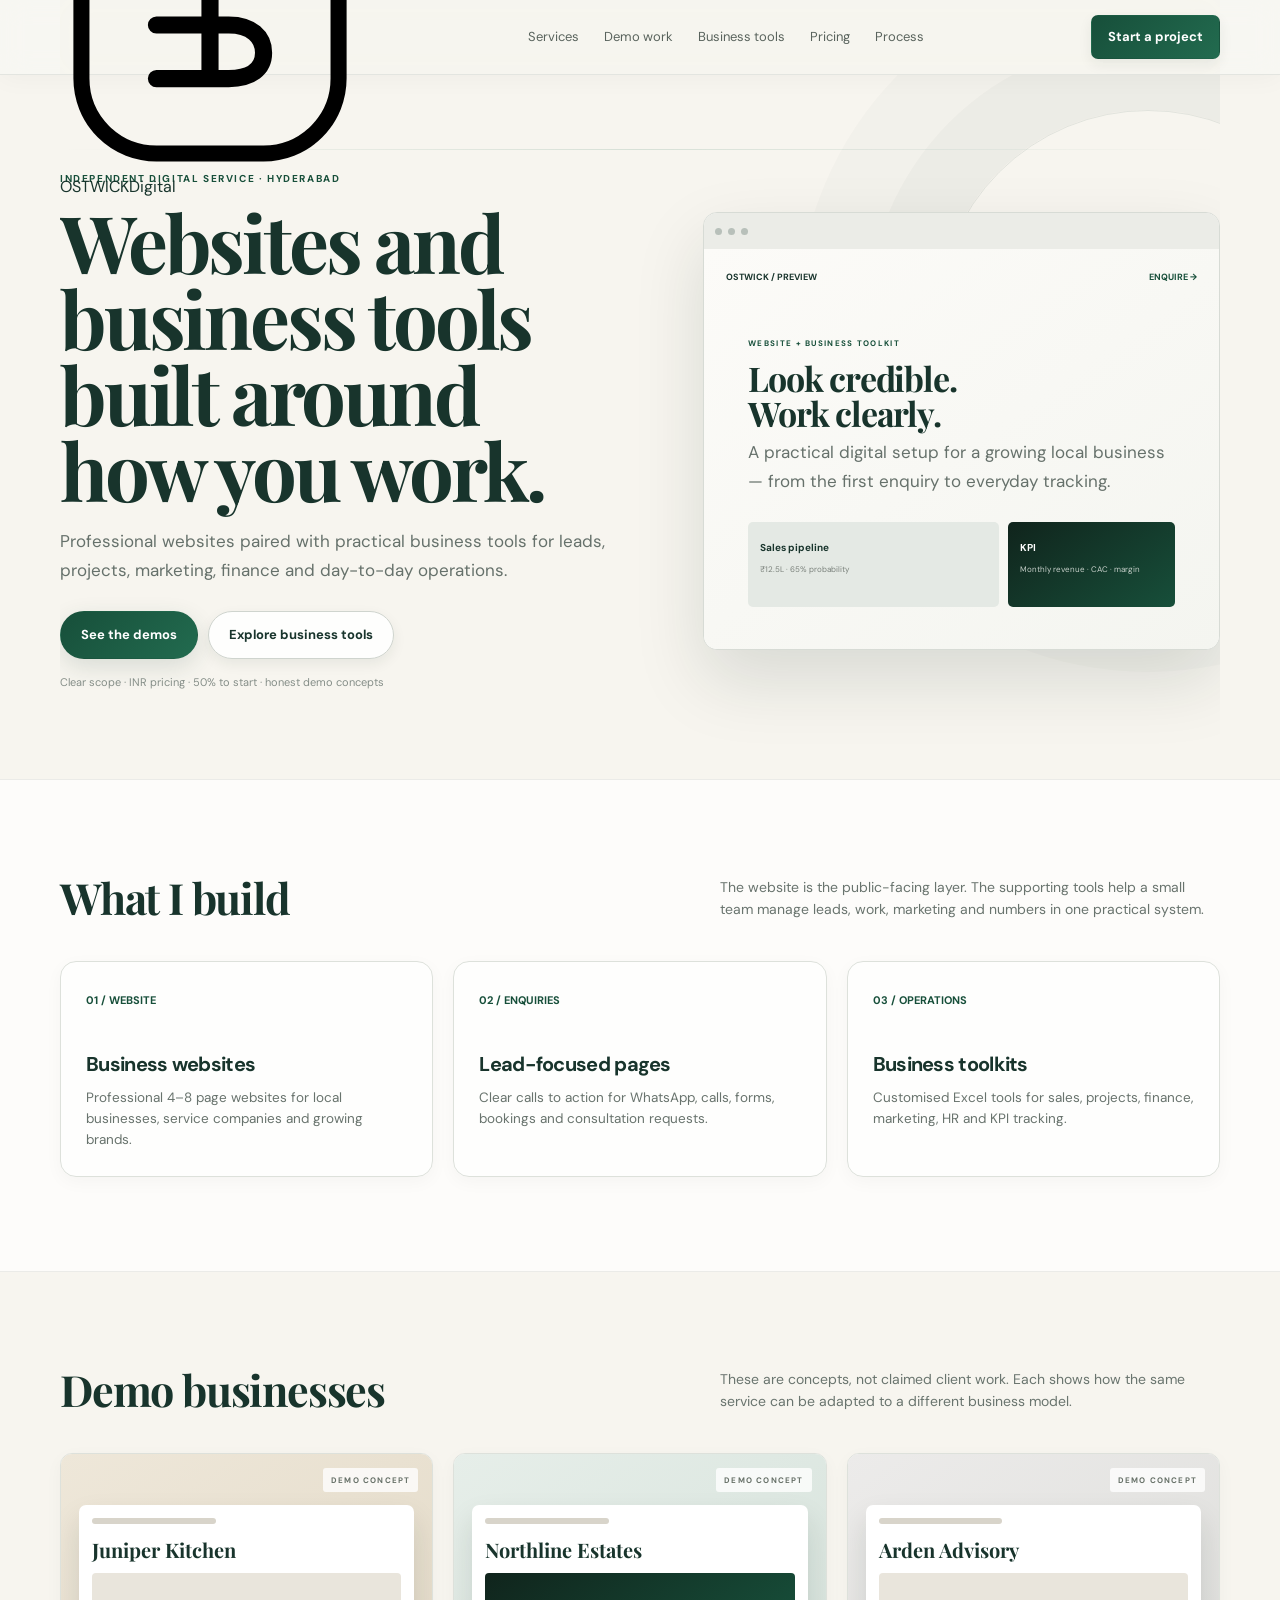
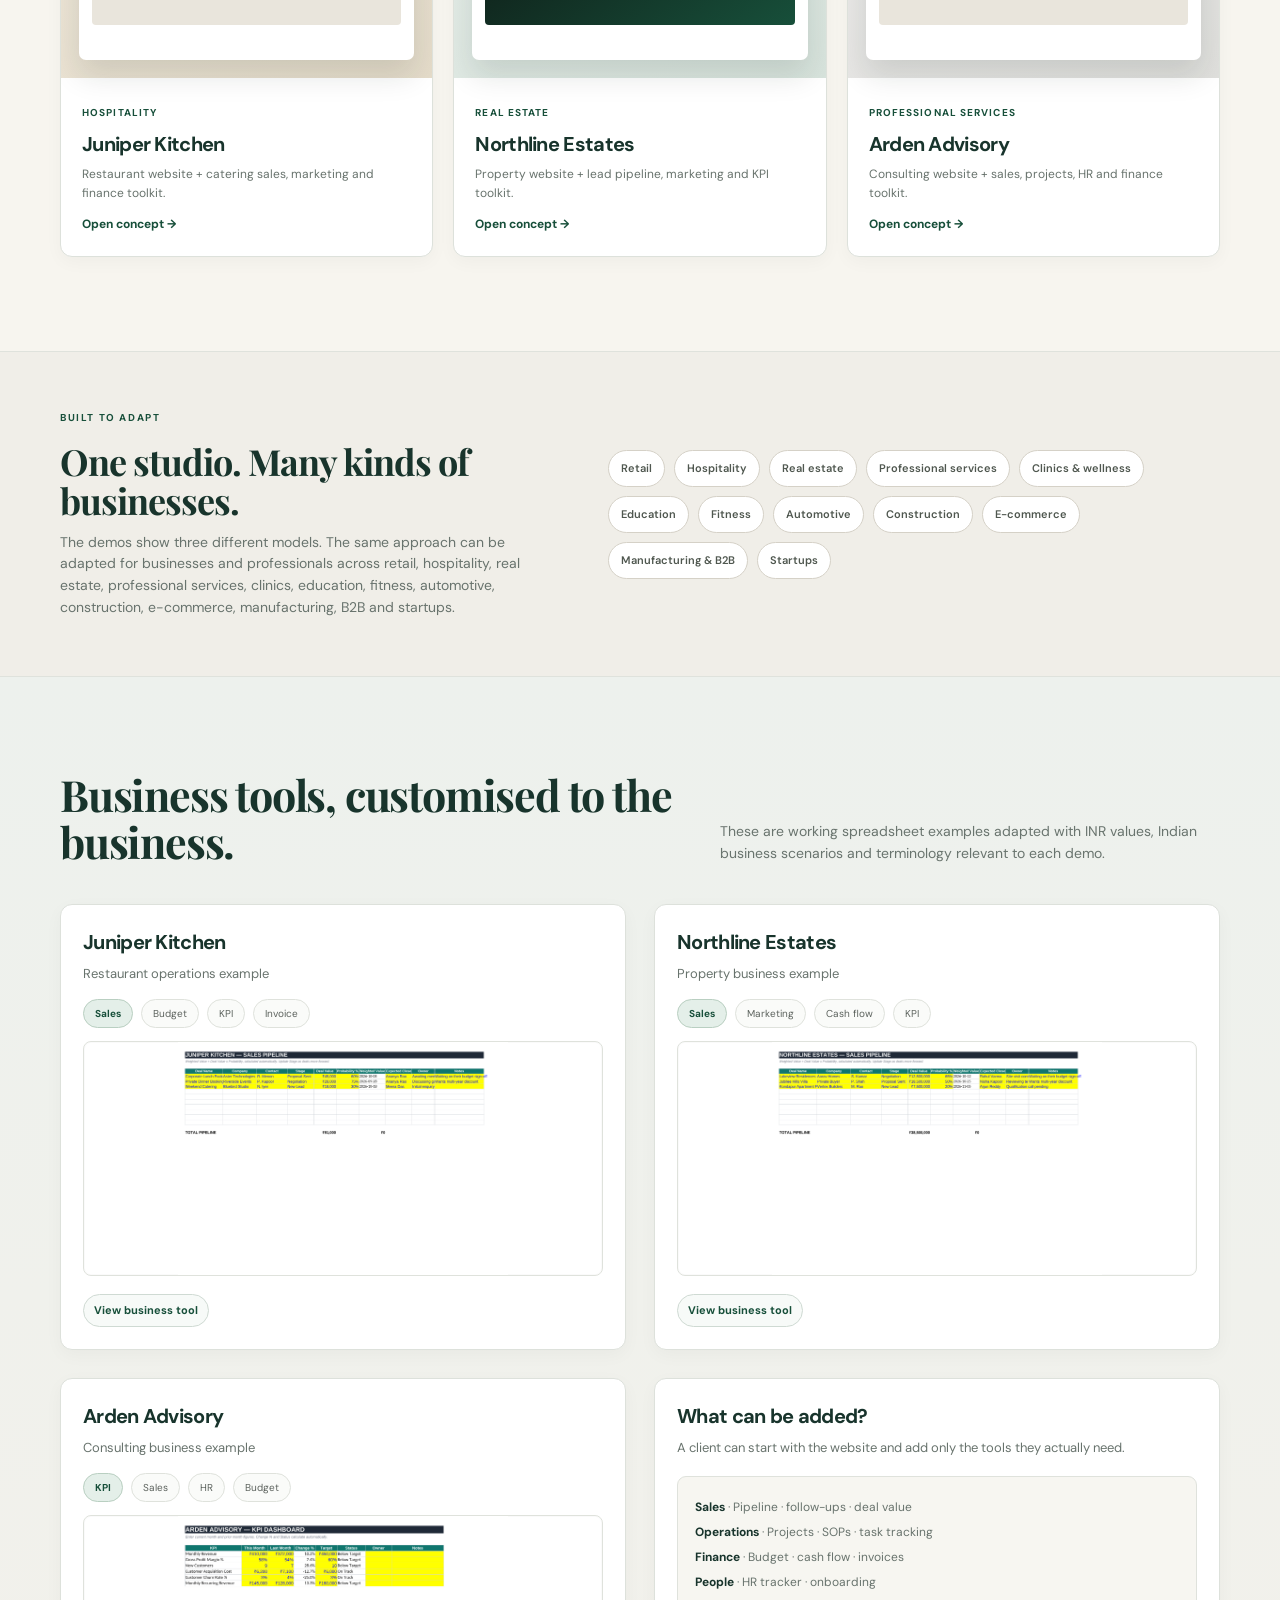
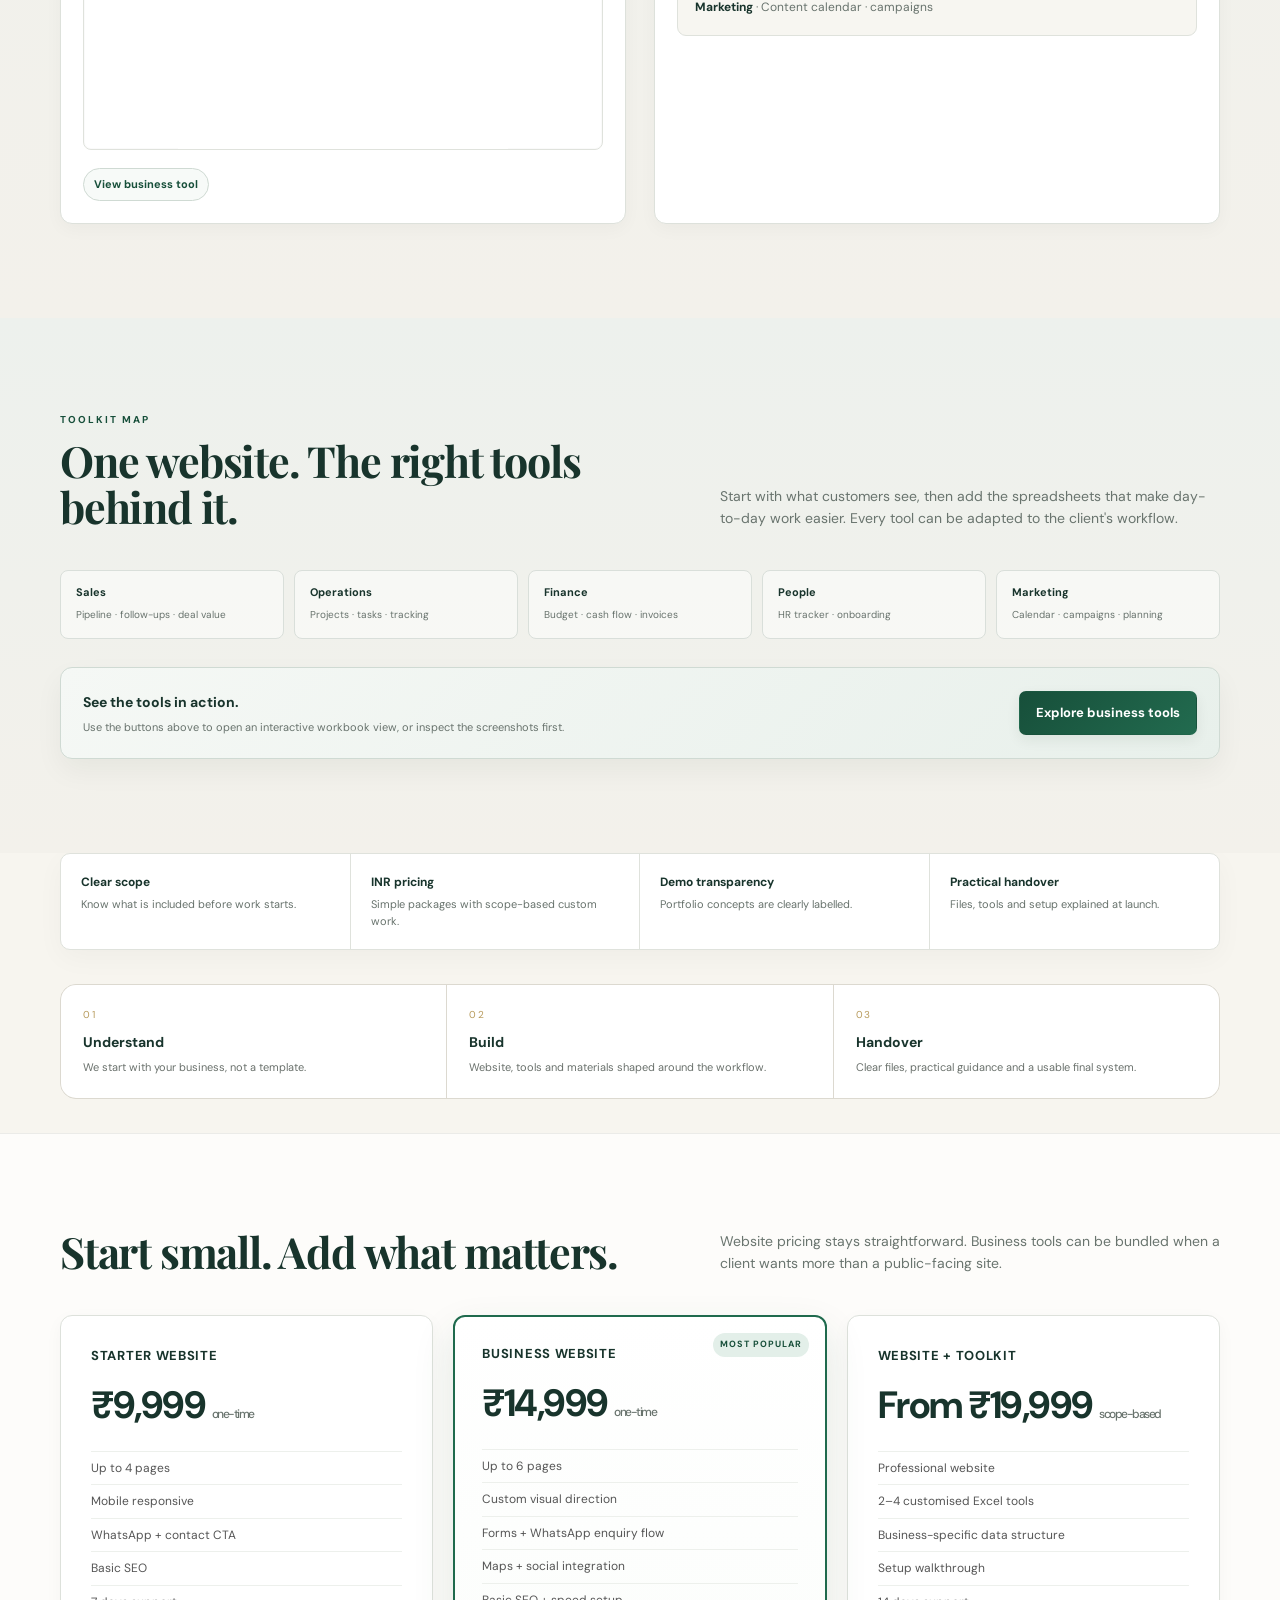
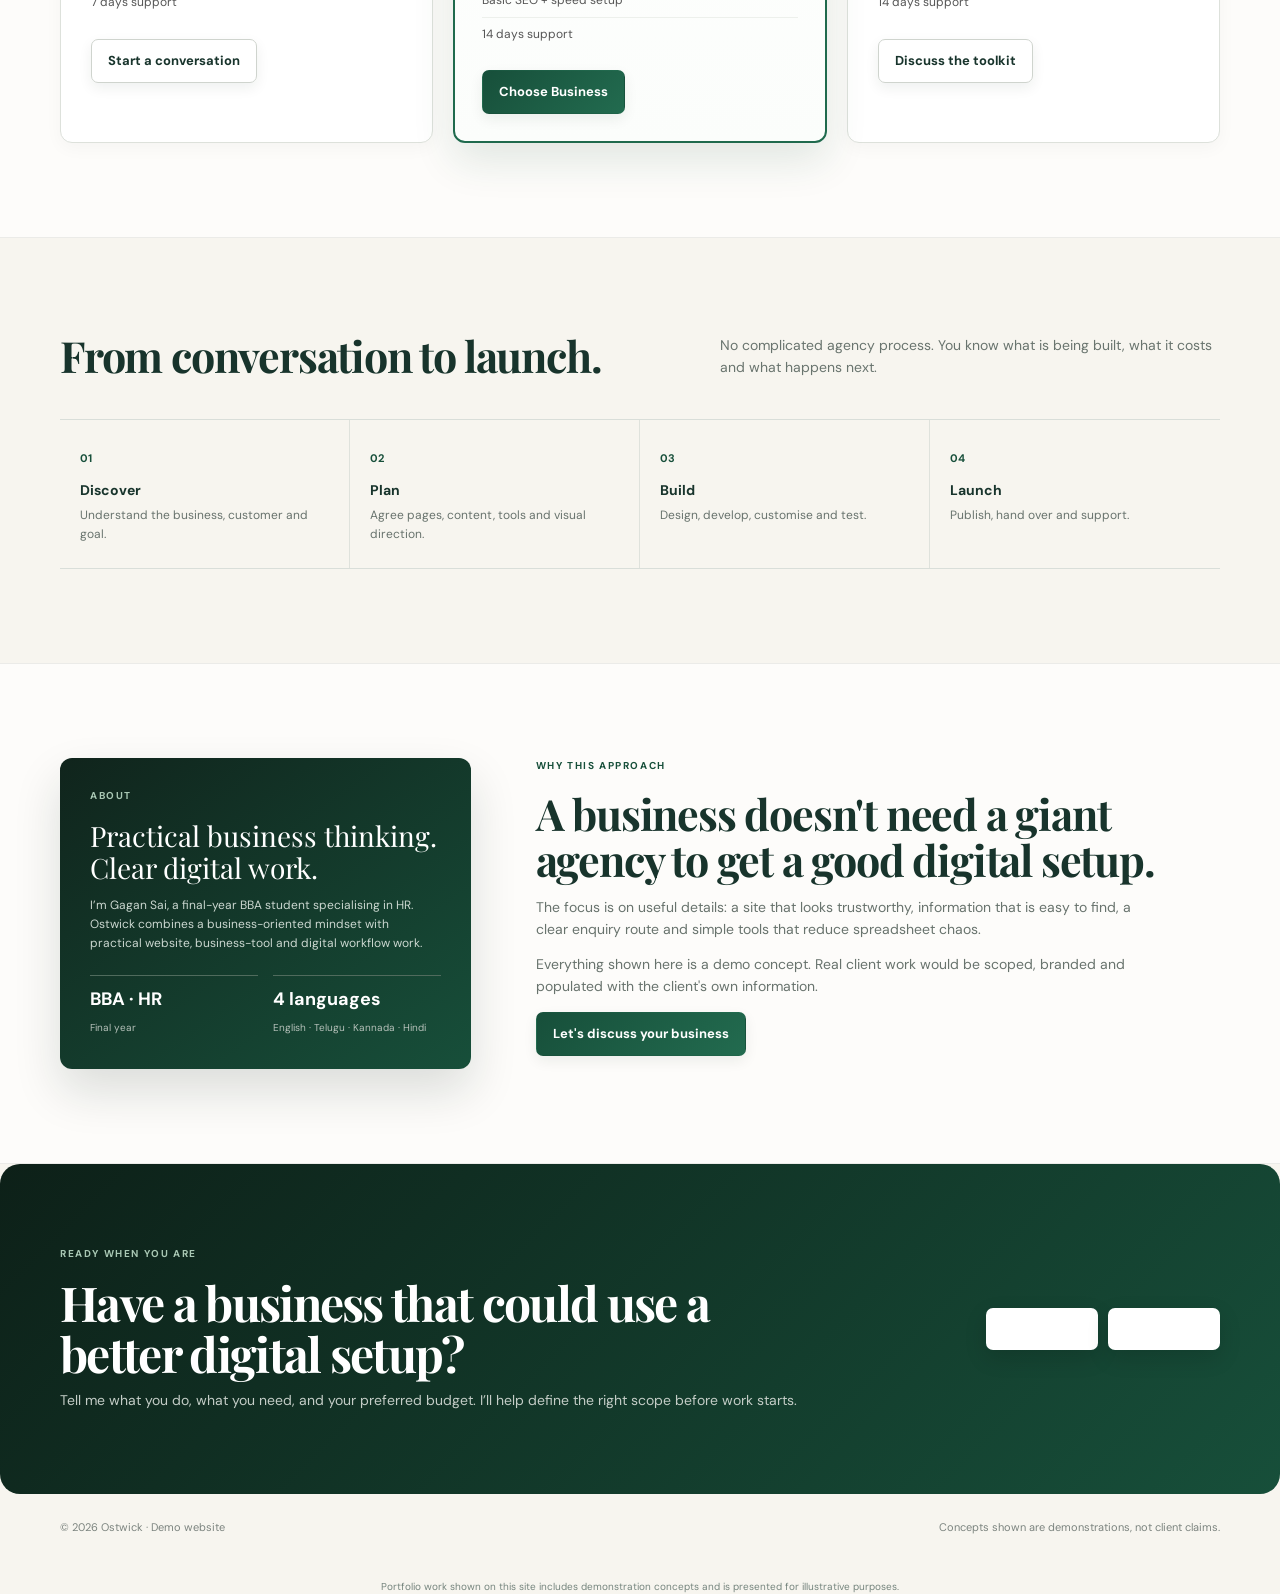
==== commit 37e615e7: "Remove remaining encoding issues" ====
--- a/index.html
+++ b/index.html
@@ -4,7 +4,7 @@
 <head>
 <link href="assets/ostwick-mark.svg" rel="icon" type="image/svg+xml"/>
 <meta charset="utf-8"/><meta content="width=device-width,initial-scale=1" name="viewport"/>
-<title>Ostwick Digital â€” Websites, Business Tools &amp; Digital Systems</title>
+<title>Ostwick Digital — Websites, Business Tools &amp; Digital Systems</title>
 <meta content="Ostwick Digital builds professional websites, business tools and practical digital systems around how businesses and professionals work." name="description"/>
 <link href="https://fonts.googleapis.com" rel="preconnect"/><link crossorigin="" href="https://fonts.gstatic.com" rel="preconnect"/>
 <link href="https://fonts.googleapis.com/css2?family=DM+Sans:wght@400;500;600;700&amp;family=Playfair+Display:wght@600;700&amp;display=swap" rel="stylesheet"/>
@@ -47,7 +47,7 @@
 @media(max-width:850px){header{position:sticky}.brand:after{display:none}.trust-grid{grid-template-columns:1fr 1fr}.trust-item:nth-child(2){border-right:0}.trust-item:nth-child(-n+2){border-bottom:1px solid var(--line);padding-bottom:10px}.trust-item:nth-child(n+3){padding-top:10px}.tool-index{grid-template-columns:1fr 1fr}.cta-panel{display:block}.cta-panel .btn{margin-top:14px}.toolshot{height:210px}}
 </style>
 <style>
-/* 2.2 visual refinement â€” content intentionally preserved */
+/* 2.2 visual refinement — content intentionally preserved */
 :root{
  --ink:#18211d;--muted:#68736d;--paper:#f6f4ef;--card:#ffffff;--line:#dfe2dc;
  --green:#174f3a;--pale:#e8f0eb;--dark:#10241c;--gold:#b28a4b;
@@ -119,7 +119,7 @@
   .fit-strip{padding:46px 0}
 }
 </style><style>
-/* OSTWICK 3.0 â€” premium client-acquisition pass */
+/* OSTWICK 3.0 — premium client-acquisition pass */
 html{scroll-behavior:smooth}
 body{background:#f7f5ef;color:#18342c}
 ::selection{background:#dfe7df;color:#17352d}
@@ -179,22 +179,22 @@
 <header><div class="wrap nav"><a aria-label="Ostwick Digital" class="ostwick-brand" href="#top"><span class="ostwick-brand-mark"><img alt="" aria-hidden="true" src="assets/ostwick-mark.svg"/></span><span><span class="ostwick-brand-name">OSTWICK</span><span class="ostwick-brand-sub">Digital</span></span></a><nav class="links"><a href="#services">Services</a><a href="#work">Demo work</a><a href="#tools">Business tools</a><a href="#pricing">Pricing</a><a href="#process">Process</a></nav><a class="navbtn" href="#contact">Start a project</a></div></header>
 <main id="top">
 <section class="wrap hero">
-<div><div class="eyebrow">Independent digital service Â· Hyderabad</div>
+<div><div class="eyebrow">Independent digital service · Hyderabad</div>
 <h1>Websites and business tools built around how you work.</h1>
 <p>Professional websites paired with practical business tools for leads, projects, marketing, finance and day-to-day operations.</p>
 <div class="actions"><a class="btn primary" href="#work">See the demos</a><a class="btn secondary" href="#tools">Explore business tools</a></div>
-<div class="micro">Clear scope Â· INR pricing Â· 50% to start Â· honest demo concepts</div></div>
-<div class="browser"><div class="bar"><i class="dot"></i><i class="dot"></i><i class="dot"></i></div><div class="screen"><div class="screen-nav"><span>OSTWICK / PREVIEW</span><span>ENQUIRE</span></div><div class="screen-body"><small>Website + business toolkit</small><h3>Look credible.<br/>Work clearly.</h3><p>A practical digital setup for a growing local business â€” from the first enquiry to everyday tracking.</p><div class="screen-grid"><div class="screen-panel"><b>Sales pipeline</b><span>â‚¹12.5L Â· 65% probability</span></div><div class="screen-panel dark"><b>KPI</b><span>Monthly revenue Â· CAC Â· margin</span></div></div></div></div></div>
+<div class="micro">Clear scope · INR pricing · 50% to start · honest demo concepts</div></div>
+<div class="browser"><div class="bar"><i class="dot"></i><i class="dot"></i><i class="dot"></i></div><div class="screen"><div class="screen-nav"><span>OSTWICK / PREVIEW</span><span>ENQUIRE →</span></div><div class="screen-body"><small>Website + business toolkit</small><h3>Look credible.<br/>Work clearly.</h3><p>A practical digital setup for a growing local business — from the first enquiry to everyday tracking.</p><div class="screen-grid"><div class="screen-panel"><b>Sales pipeline</b><span>₹12.5L · 65% probability</span></div><div class="screen-panel dark"><b>KPI</b><span>Monthly revenue · CAC · margin</span></div></div></div></div></div>
 </section>
 <section class="section alt reveal" id="services"><div class="wrap"><div class="section-head"><h2>What I build</h2><p>The website is the public-facing layer. The supporting tools help a small team manage leads, work, marketing and numbers in one practical system.</p></div><div class="grid3">
-<article class="service"><span class="num">01 / WEBSITE</span><h3>Business websites</h3><p>Professional 4â€“8 page websites for local businesses, service companies and growing brands.</p></article>
+<article class="service"><span class="num">01 / WEBSITE</span><h3>Business websites</h3><p>Professional 4–8 page websites for local businesses, service companies and growing brands.</p></article>
 <article class="service"><span class="num">02 / ENQUIRIES</span><h3>Lead-focused pages</h3><p>Clear calls to action for WhatsApp, calls, forms, bookings and consultation requests.</p></article>
 <article class="service"><span class="num">03 / OPERATIONS</span><h3>Business toolkits</h3><p>Customised Excel tools for sales, projects, finance, marketing, HR and KPI tracking.</p></article>
 </div></div></section>
 <section class="section reveal" id="work"><div class="wrap"><div class="section-head"><h2>Demo businesses</h2><p>These are concepts, not claimed client work. Each shows how the same service can be adapted to a different business model.</p></div><div class="portfolio">
-<article class="project"><div class="project-visual j"><div class="mini-site"><div class="line"></div><h4>Juniper Kitchen</h4><div class="block"></div></div></div><div class="project-info"><small>Hospitality</small><h3>Juniper Kitchen</h3><p>Restaurant website + catering sales, marketing and finance toolkit.</p><a class="view" href="#" onclick="openDemo('juniper');return false">Open concept</a></div></article>
-<article class="project"><div class="project-visual n"><div class="mini-site"><div class="line"></div><h4>Northline Estates</h4><div class="darkblock"></div></div></div><div class="project-info"><small>Real estate</small><h3>Northline Estates</h3><p>Property website + lead pipeline, marketing and KPI toolkit.</p><a class="view" href="#" onclick="openDemo('northline');return false">Open concept</a></div></article>
-<article class="project"><div class="project-visual a"><div class="mini-site"><div class="line"></div><h4>Arden Advisory</h4><div class="block"></div></div></div><div class="project-info"><small>Professional services</small><h3>Arden Advisory</h3><p>Consulting website + sales, projects, HR and finance toolkit.</p><a class="view" href="#" onclick="openDemo('arden');return false">Open concept</a></div></article>
+<article class="project"><div class="project-visual j"><div class="mini-site"><div class="line"></div><h4>Juniper Kitchen</h4><div class="block"></div></div></div><div class="project-info"><small>Hospitality</small><h3>Juniper Kitchen</h3><p>Restaurant website + catering sales, marketing and finance toolkit.</p><a class="view" href="#" onclick="openDemo('juniper');return false">Open concept →</a></div></article>
+<article class="project"><div class="project-visual n"><div class="mini-site"><div class="line"></div><h4>Northline Estates</h4><div class="darkblock"></div></div></div><div class="project-info"><small>Real estate</small><h3>Northline Estates</h3><p>Property website + lead pipeline, marketing and KPI toolkit.</p><a class="view" href="#" onclick="openDemo('northline');return false">Open concept →</a></div></article>
+<article class="project"><div class="project-visual a"><div class="mini-site"><div class="line"></div><h4>Arden Advisory</h4><div class="block"></div></div></div><div class="project-info"><small>Professional services</small><h3>Arden Advisory</h3><p>Consulting website + sales, projects, HR and finance toolkit.</p><a class="view" href="#" onclick="openDemo('arden');return false">Open concept →</a></div></article>
 </div></div></section>
 <section class="fit-strip reveal">
 <div class="wrap">
@@ -211,12 +211,12 @@
 </div>
 </section>
 <section aria-labelledby="tools-heading" class="section tool-section reveal" id="tools"><div class="wrap"><div class="section-head"><h2 id="tools-heading">Business tools, customised to the business.</h2><p>These are working spreadsheet examples adapted with INR values, Indian business scenarios and terminology relevant to each demo.</p></div><div class="tools">
-<div class="tool-card"><h3>Juniper Kitchen</h3><p>Restaurant operations example</p><div class="tool-tabs" data-group="juniper"><button type="button" class="tab active" onclick="pick(this,'juniper','Sales_Pipeline_Juniper_Kitchen.png')">Sales</button><button type="button" class="tab" onclick="pick(this,'juniper','Financial_Budget_Juniper_Kitchen.png')">Budget</button><button type="button" class="tab" onclick="pick(this,'juniper','KPI_Dashboard_Juniper_Kitchen.png')">KPI</button><button type="button" class="tab" onclick="pick(this,'juniper','Invoice_Juniper_Kitchen.png')">Invoice</button></div><img alt="Juniper Kitchen website demo" class="toolshot" id="juniper-shot" src="assets/01_Juniper_Kitchen/Sales_Pipeline_Juniper_Kitchen.png"/><a class="download" aria-label="Open interactive business tool" href="Ostwick_Workbook_Viewer.html?file=assets/01_Juniper_Kitchen/Sales_Pipeline_Juniper_Kitchen.xlsx&title=Juniper%20Kitchen%20ÃƒÂ¢Ã¢â€šÂ¬Ã¢â‚¬Â%20Sales%20Pipeline">View business tool</a></div>
-<div class="tool-card"><h3>Northline Estates</h3><p>Property business example</p><div class="tool-tabs" data-group="northline"><button type="button" class="tab active" onclick="pick(this,'northline','Sales_Pipeline_Northline_Estates.png')">Sales</button><button type="button" class="tab" onclick="pick(this,'northline','Marketing_Calendar_Northline_Estates.png')">Marketing</button><button type="button" class="tab" onclick="pick(this,'northline','Cash_Flow_Dashboard_Northline_Estates.png')">Cash flow</button><button type="button" class="tab" onclick="pick(this,'northline','KPI_Dashboard_Northline_Estates.png')">KPI</button></div><img alt="Northline Estates website demo" class="toolshot" id="northline-shot" src="assets/02_Northline_Estates/Sales_Pipeline_Northline_Estates.png"/><a class="download" aria-label="Open interactive business tool" href="Ostwick_Workbook_Viewer.html?file=assets/02_Northline_Estates/Sales_Pipeline_Northline_Estates.xlsx&title=Northline%20Estates%20ÃƒÂ¢Ã¢â€šÂ¬Ã¢â‚¬Â%20Sales%20Pipeline">View business tool</a></div>
-<div class="tool-card"><h3>Arden Advisory</h3><p>Consulting business example</p><div class="tool-tabs" data-group="arden"><button type="button" class="tab active" onclick="pick(this,'arden','KPI_Dashboard_Arden_Advisory.png')">KPI</button><button type="button" class="tab" onclick="pick(this,'arden','Sales_Pipeline_Arden_Advisory.png')">Sales</button><button type="button" class="tab" onclick="pick(this,'arden','HR_Tracker_Arden_Advisory.png')">HR</button><button type="button" class="tab" onclick="pick(this,'arden','Financial_Budget_Arden_Advisory.png')">Budget</button></div><img alt="Arden Advisory website demo" class="toolshot" id="arden-shot" src="assets/03_Arden_Advisory/KPI_Dashboard_Arden_Advisory.png"/><a class="download" aria-label="Open interactive business tool" href="Ostwick_Workbook_Viewer.html?file=assets/03_Arden_Advisory/KPI_Dashboard_Arden_Advisory.xlsx&title=Arden%20Advisory%20ÃƒÂ¢Ã¢â€šÂ¬Ã¢â‚¬Â%20KPI%20Dashboard">View business tool</a></div>
-<div class="tool-card"><h3>What can be added?</h3><p>A client can start with the website and add only the tools they actually need.</p><div class="addons"><b>Sales</b><span> Â· Pipeline Â· follow-ups Â· deal value</span><br/><b>Operations</b><span> Â· Projects Â· SOPs Â· task tracking</span><br/><b>Finance</b><span> Â· Budget Â· cash flow Â· invoices</span><br/><b>People</b><span> Â· HR tracker Â· onboarding</span><br/><b>Marketing</b><span> Â· Content calendar Â· campaigns</span></div></div>
-</div></div></section>
-<section class="section tool-section reveal"><div class="wrap"><div class="section-head"><div><div class="section-kicker">Toolkit map</div><h2>One website. The right tools behind it.</h2></div><p>Start with what customers see, then add the spreadsheets that make day-to-day work easier. Every tool can be adapted to the client's workflow.</p></div><div class="tool-index"><div><b>Sales</b><span>Pipeline Â· follow-ups Â· deal value</span></div><div><b>Operations</b><span>Projects Â· tasks Â· tracking</span></div><div><b>Finance</b><span>Budget Â· cash flow Â· invoices</span></div><div><b>People</b><span>HR tracker Â· onboarding</span></div><div><b>Marketing</b><span>Calendar Â· campaigns Â· planning</span></div></div><div class="cta-panel"><div><b>See the tools in action.</b><span>Use the buttons above to open an interactive workbook view, or inspect the screenshots first.</span></div><a class="btn primary" href="#tools">Explore business tools</a></div></div></section>
+<div class="tool-card"><h3>Juniper Kitchen</h3><p>Restaurant operations example</p><div class="tool-tabs" data-group="juniper"><button type="button" class="tab active" onclick="pick(this,'juniper','Sales_Pipeline_Juniper_Kitchen.png')">Sales</button><button type="button" class="tab" onclick="pick(this,'juniper','Financial_Budget_Juniper_Kitchen.png')">Budget</button><button type="button" class="tab" onclick="pick(this,'juniper','KPI_Dashboard_Juniper_Kitchen.png')">KPI</button><button type="button" class="tab" onclick="pick(this,'juniper','Invoice_Juniper_Kitchen.png')">Invoice</button></div><img alt="Juniper Kitchen website demo" class="toolshot" id="juniper-shot" src="assets/01_Juniper_Kitchen/Sales_Pipeline_Juniper_Kitchen.png"/><a class="download" aria-label="Open interactive business tool" href="Ostwick_Workbook_Viewer.html?file=assets/01_Juniper_Kitchen/Sales_Pipeline_Juniper_Kitchen.xlsx&title=Juniper%20Kitchen%20—%20Sales%20Pipeline">View business tool</a></div>
+<div class="tool-card"><h3>Northline Estates</h3><p>Property business example</p><div class="tool-tabs" data-group="northline"><button type="button" class="tab active" onclick="pick(this,'northline','Sales_Pipeline_Northline_Estates.png')">Sales</button><button type="button" class="tab" onclick="pick(this,'northline','Marketing_Calendar_Northline_Estates.png')">Marketing</button><button type="button" class="tab" onclick="pick(this,'northline','Cash_Flow_Dashboard_Northline_Estates.png')">Cash flow</button><button type="button" class="tab" onclick="pick(this,'northline','KPI_Dashboard_Northline_Estates.png')">KPI</button></div><img alt="Northline Estates website demo" class="toolshot" id="northline-shot" src="assets/02_Northline_Estates/Sales_Pipeline_Northline_Estates.png"/><a class="download" aria-label="Open interactive business tool" href="Ostwick_Workbook_Viewer.html?file=assets/02_Northline_Estates/Sales_Pipeline_Northline_Estates.xlsx&title=Northline%20Estates%20—%20Sales%20Pipeline">View business tool</a></div>
+<div class="tool-card"><h3>Arden Advisory</h3><p>Consulting business example</p><div class="tool-tabs" data-group="arden"><button type="button" class="tab active" onclick="pick(this,'arden','KPI_Dashboard_Arden_Advisory.png')">KPI</button><button type="button" class="tab" onclick="pick(this,'arden','Sales_Pipeline_Arden_Advisory.png')">Sales</button><button type="button" class="tab" onclick="pick(this,'arden','HR_Tracker_Arden_Advisory.png')">HR</button><button type="button" class="tab" onclick="pick(this,'arden','Financial_Budget_Arden_Advisory.png')">Budget</button></div><img alt="Arden Advisory website demo" class="toolshot" id="arden-shot" src="assets/03_Arden_Advisory/KPI_Dashboard_Arden_Advisory.png"/><a class="download" aria-label="Open interactive business tool" href="Ostwick_Workbook_Viewer.html?file=assets/03_Arden_Advisory/KPI_Dashboard_Arden_Advisory.xlsx&title=Arden%20Advisory%20—%20KPI%20Dashboard">View business tool</a></div>
+<div class="tool-card"><h3>What can be added?</h3><p>A client can start with the website and add only the tools they actually need.</p><div class="addons"><b>Sales</b><span> · Pipeline · follow-ups · deal value</span><br/><b>Operations</b><span> · Projects · SOPs · task tracking</span><br/><b>Finance</b><span> · Budget · cash flow · invoices</span><br/><b>People</b><span> · HR tracker · onboarding</span><br/><b>Marketing</b><span> · Content calendar · campaigns</span></div></div>
+</div></div></section>
+<section class="section tool-section reveal"><div class="wrap"><div class="section-head"><div><div class="section-kicker">Toolkit map</div><h2>One website. The right tools behind it.</h2></div><p>Start with what customers see, then add the spreadsheets that make day-to-day work easier. Every tool can be adapted to the client's workflow.</p></div><div class="tool-index"><div><b>Sales</b><span>Pipeline · follow-ups · deal value</span></div><div><b>Operations</b><span>Projects · tasks · tracking</span></div><div><b>Finance</b><span>Budget · cash flow · invoices</span></div><div><b>People</b><span>HR tracker · onboarding</span></div><div><b>Marketing</b><span>Calendar · campaigns · planning</span></div></div><div class="cta-panel"><div><b>See the tools in action.</b><span>Use the buttons above to open an interactive workbook view, or inspect the screenshots first.</span></div><a class="btn primary" href="#tools">Explore business tools</a></div></div></section>
 <div class="trustbar">
 <div><b>Clear scope</b><span>Know what is included before work starts.</span></div>
 <div><b>INR pricing</b><span>Simple packages with scope-based custom work.</span></div>
@@ -229,22 +229,22 @@
 <div><span>03</span><b>Handover</b><small>Clear files, practical guidance and a usable final system.</small></div>
 </div>
 <section class="section alt reveal" id="pricing"><div class="wrap"><div class="section-head"><h2>Start small. Add what matters.</h2><p>Website pricing stays straightforward. Business tools can be bundled when a client wants more than a public-facing site.</p></div><div class="pricing">
-<article class="price"><h3>STARTER WEBSITE</h3><div class="amount">â‚¹9,999 <small>one-time</small></div><ul><li>Up to 4 pages</li><li>Mobile responsive</li><li>WhatsApp + contact CTA</li><li>Basic SEO</li><li>7 days support</li></ul><a class="btn secondary" href="#contact">Start a conversation</a></article>
-<article class="price featured"><span class="tag">Most popular</span><h3>BUSINESS WEBSITE</h3><div class="amount">â‚¹14,999 <small>one-time</small></div><ul><li>Up to 6 pages</li><li>Custom visual direction</li><li>Forms + WhatsApp enquiry flow</li><li>Maps + social integration</li><li>Basic SEO + speed setup</li><li>14 days support</li></ul><a class="btn primary" href="#contact">Choose Business</a></article>
-<article class="price"><h3>WEBSITE + TOOLKIT</h3><div class="amount">From â‚¹19,999 <small>scope-based</small></div><ul><li>Professional website</li><li>2â€“4 customised Excel tools</li><li>Business-specific data structure</li><li>Setup walkthrough</li><li>14 days support</li></ul><a class="btn secondary" href="#contact">Discuss the toolkit</a></article>
+<article class="price"><h3>STARTER WEBSITE</h3><div class="amount">₹9,999 <small>one-time</small></div><ul><li>Up to 4 pages</li><li>Mobile responsive</li><li>WhatsApp + contact CTA</li><li>Basic SEO</li><li>7 days support</li></ul><a class="btn secondary" href="#contact">Start a conversation</a></article>
+<article class="price featured"><span class="tag">Most popular</span><h3>BUSINESS WEBSITE</h3><div class="amount">₹14,999 <small>one-time</small></div><ul><li>Up to 6 pages</li><li>Custom visual direction</li><li>Forms + WhatsApp enquiry flow</li><li>Maps + social integration</li><li>Basic SEO + speed setup</li><li>14 days support</li></ul><a class="btn primary" href="#contact">Choose Business</a></article>
+<article class="price"><h3>WEBSITE + TOOLKIT</h3><div class="amount">From ₹19,999 <small>scope-based</small></div><ul><li>Professional website</li><li>2–4 customised Excel tools</li><li>Business-specific data structure</li><li>Setup walkthrough</li><li>14 days support</li></ul><a class="btn secondary" href="#contact">Discuss the toolkit</a></article>
 </div></div></section>
 <section class="section reveal" id="process"><div class="wrap"><div class="section-head"><h2>From conversation to launch.</h2><p>No complicated agency process. You know what is being built, what it costs and what happens next.</p></div><div class="steps"><div class="step"><span class="num">01</span><strong>Discover</strong><p>Understand the business, customer and goal.</p></div><div class="step"><span class="num">02</span><strong>Plan</strong><p>Agree pages, content, tools and visual direction.</p></div><div class="step"><span class="num">03</span><strong>Build</strong><p>Design, develop, customise and test.</p></div><div class="step"><span class="num">04</span><strong>Launch</strong><p>Publish, hand over and support.</p></div></div></div></section>
-<section class="section alt"><div class="wrap about"><div class="about-card"><div class="eyebrow" style="color:#a9c8b4">About</div><div class="big">Practical business thinking. Clear digital work.</div><p>Iâ€™m Gagan Sai, a final-year BBA student specialising in HR. Ostwick combines a business-oriented mindset with practical website, business-tool and digital workflow work.</p><div class="facts"><div class="fact"><b>BBA Â· HR</b><span>Final year</span></div><div class="fact"><b>4 languages</b><span>English Â· Telugu Â· Kannada Â· Hindi</span></div></div></div><div class="about-copy"><div class="eyebrow">Why this approach</div><h2>A business doesn't need a giant agency to get a good digital setup.</h2><p>The focus is on useful details: a site that looks trustworthy, information that is easy to find, a clear enquiry route and simple tools that reduce spreadsheet chaos.</p><p>Everything shown here is a demo concept. Real client work would be scoped, branded and populated with the client's own information.</p><a class="btn primary" href="#contact">Let's discuss your business</a></div></div></section>
-<section class="contact" id="contact"><div class="wrap contact-inner"><div><div class="eyebrow" style="color:#a9c8b4">Ready when you are</div><h2>Have a business that could use a better digital setup?</h2><p>Tell me what you do, what you need, and your preferred budget. Iâ€™ll help define the right scope before work starts.</p></div><div class="actions"><a class="btn secondary" href="mailto:gaganSU2005@outlook.com">Email me</a><a class="btn secondary" href="https://www.linkedin.com/in/gagan-uppari-a4126b257/" rel="noopener noreferrer" target="_blank">LinkedIn</a></div></div></section>
-</main><footer><div class="wrap footer"><div>Â© 2026 Ostwick Â· Demo website</div><div>Concepts shown are demonstrations, not client claims.</div></div><p class="footer-note">Portfolio work shown on this site includes demonstration concepts and is presented for illustrative purposes.</p></footer>
-<div class="modal" id="modal" onclick="if(event.target===this)closeDemo()"><div class="modalbox"><div class="modalhead"><strong id="modalTitle">Demo</strong><button class="close" onclick="closeDemo()">Ã—</button></div><div class="demo" id="demoBody"></div></div></div>
+<section class="section alt"><div class="wrap about"><div class="about-card"><div class="eyebrow" style="color:#a9c8b4">About</div><div class="big">Practical business thinking. Clear digital work.</div><p>I’m Gagan Sai, a final-year BBA student specialising in HR. Ostwick combines a business-oriented mindset with practical website, business-tool and digital workflow work.</p><div class="facts"><div class="fact"><b>BBA · HR</b><span>Final year</span></div><div class="fact"><b>4 languages</b><span>English · Telugu · Kannada · Hindi</span></div></div></div><div class="about-copy"><div class="eyebrow">Why this approach</div><h2>A business doesn't need a giant agency to get a good digital setup.</h2><p>The focus is on useful details: a site that looks trustworthy, information that is easy to find, a clear enquiry route and simple tools that reduce spreadsheet chaos.</p><p>Everything shown here is a demo concept. Real client work would be scoped, branded and populated with the client's own information.</p><a class="btn primary" href="#contact">Let's discuss your business</a></div></div></section>
+<section class="contact" id="contact"><div class="wrap contact-inner"><div><div class="eyebrow" style="color:#a9c8b4">Ready when you are</div><h2>Have a business that could use a better digital setup?</h2><p>Tell me what you do, what you need, and your preferred budget. I’ll help define the right scope before work starts.</p></div><div class="actions"><a class="btn secondary" href="mailto:gaganSU2005@outlook.com">Email me</a><a class="btn secondary" href="https://www.linkedin.com/in/gagan-uppari-a4126b257/" rel="noopener noreferrer" target="_blank">LinkedIn</a></div></div></section>
+</main><footer><div class="wrap footer"><div>© 2026 Ostwick · Demo website</div><div>Concepts shown are demonstrations, not client claims.</div></div><p class="footer-note">Portfolio work shown on this site includes demonstration concepts and is presented for illustrative purposes.</p></footer>
+<div class="modal" id="modal" onclick="if(event.target===this)closeDemo()"><div class="modalbox"><div class="modalhead"><strong id="modalTitle">Demo</strong><button class="close" onclick="closeDemo()">×</button></div><div class="demo" id="demoBody"></div></div></div>
 <script>
 const demos={
 juniper:{title:'Juniper Kitchen',label:'Restaurant concept',heading:'A warm digital front door for a local restaurant.',text:'Website presentation paired with tools for catering sales, marketing, cash flow, budgeting, HR and invoices.',shot:'assets/01_Juniper_Kitchen/Sales_Pipeline_Juniper_Kitchen.png',tools:['Sales pipeline','Financial budget','Marketing calendar','KPI dashboard','Invoice']},
 northline:{title:'Northline Estates',label:'Real estate concept',heading:'Property presentation with an enquiry-first structure.',text:'A property-facing website backed by a realistic lead pipeline, marketing calendar, cash flow and KPI dashboard.',shot:'assets/02_Northline_Estates/Sales_Pipeline_Northline_Estates.png',tools:['Sales pipeline','Marketing calendar','Cash flow','KPI dashboard','Project tracker']},
 arden:{title:'Arden Advisory',label:'Consulting concept',heading:'Credibility and clarity for a professional services firm.',text:'A consulting website paired with practical tools for sales, projects, HR, marketing, finance and performance tracking.',shot:'assets/03_Arden_Advisory/KPI_Dashboard_Arden_Advisory.png',tools:['KPI dashboard','Sales pipeline','HR tracker','Financial budget','Project tracker']}
 };
-function openDemo(k){let d=demos[k];document.getElementById('modalTitle').textContent=d.title;document.getElementById('demoBody').innerHTML=`<div class="eyebrow">${d.label}</div><h2>${d.heading}</h2><p>${d.text}</p><img class="demo-image" src="${d.shot}" alt="Portfolio demonstration"><div class="demo-grid"><div><b>Included in the demo</b><span>${d.tools.join(' Â· ')}</span></div><div><b>Client reality</b><span>These are sample businesses and sample data. A real project would use the client's own brand, services, prices and business numbers.</span></div></div>`;document.getElementById('modal').classList.add('open');document.body.style.overflow='hidden';document.querySelector('.close')?.focus()}
+function openDemo(k){let d=demos[k];document.getElementById('modalTitle').textContent=d.title;document.getElementById('demoBody').innerHTML=`<div class="eyebrow">${d.label}</div><h2>${d.heading}</h2><p>${d.text}</p><img class="demo-image" src="${d.shot}" alt="Portfolio demonstration"><div class="demo-grid"><div><b>Included in the demo</b><span>${d.tools.join(' · ')}</span></div><div><b>Client reality</b><span>These are sample businesses and sample data. A real project would use the client's own brand, services, prices and business numbers.</span></div></div>`;document.getElementById('modal').classList.add('open');document.body.style.overflow='hidden';document.querySelector('.close')?.focus()}
 function closeDemo(){document.getElementById('modal').classList.remove('open');document.body.style.overflow=''}
 function pick(btn,group,file){document.querySelectorAll('[data-group="'+group+'"] .tab').forEach(x=>x.classList.remove('active'));btn.classList.add('active');const folder=group==='juniper'?'01_Juniper_Kitchen':group==='northline'?'02_Northline_Estates':'03_Arden_Advisory';const workbook=file.replace(/\.png$/i,'.xlsx');const title=file.replace(/\.png$/i,'').replace(/_/g,' ');window.location.href='Ostwick_Workbook_Viewer.html?file='+encodeURIComponent('assets/'+folder+'/'+workbook)+'&title='+encodeURIComponent(title)}
 
